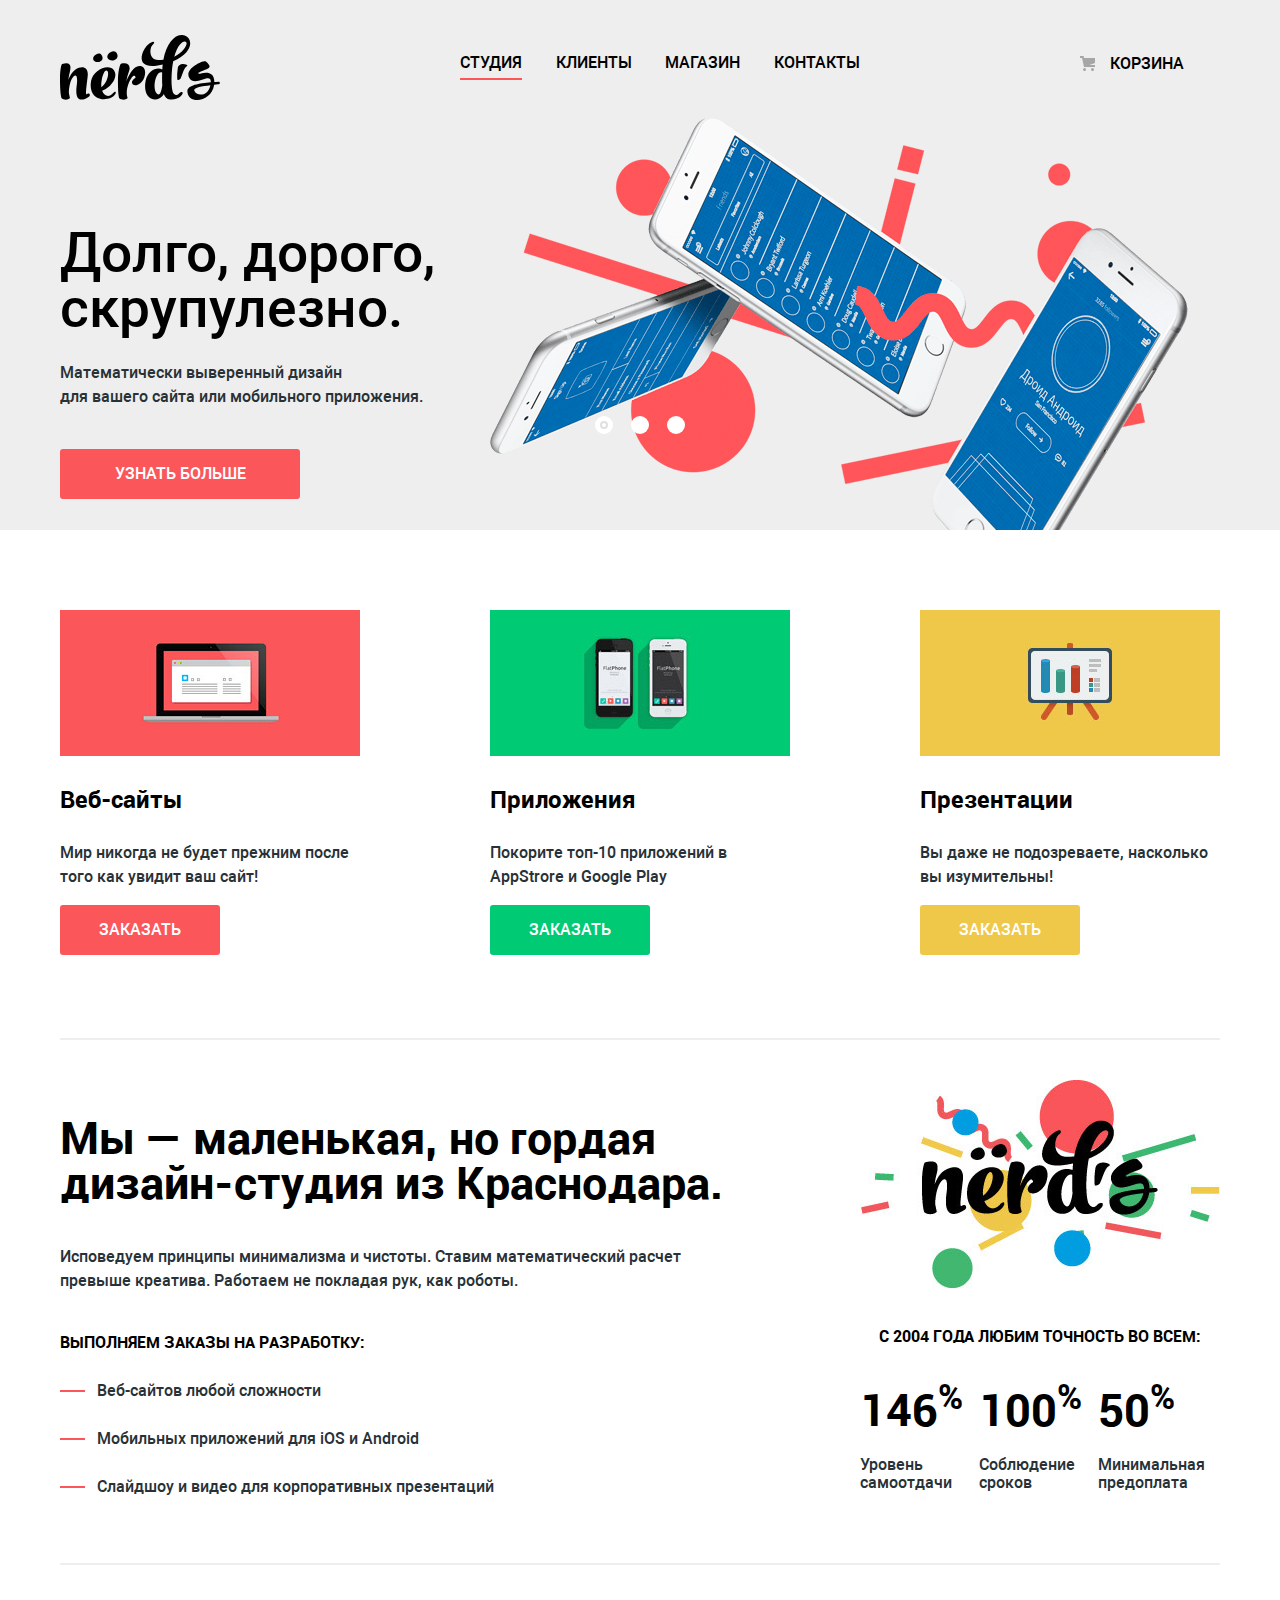
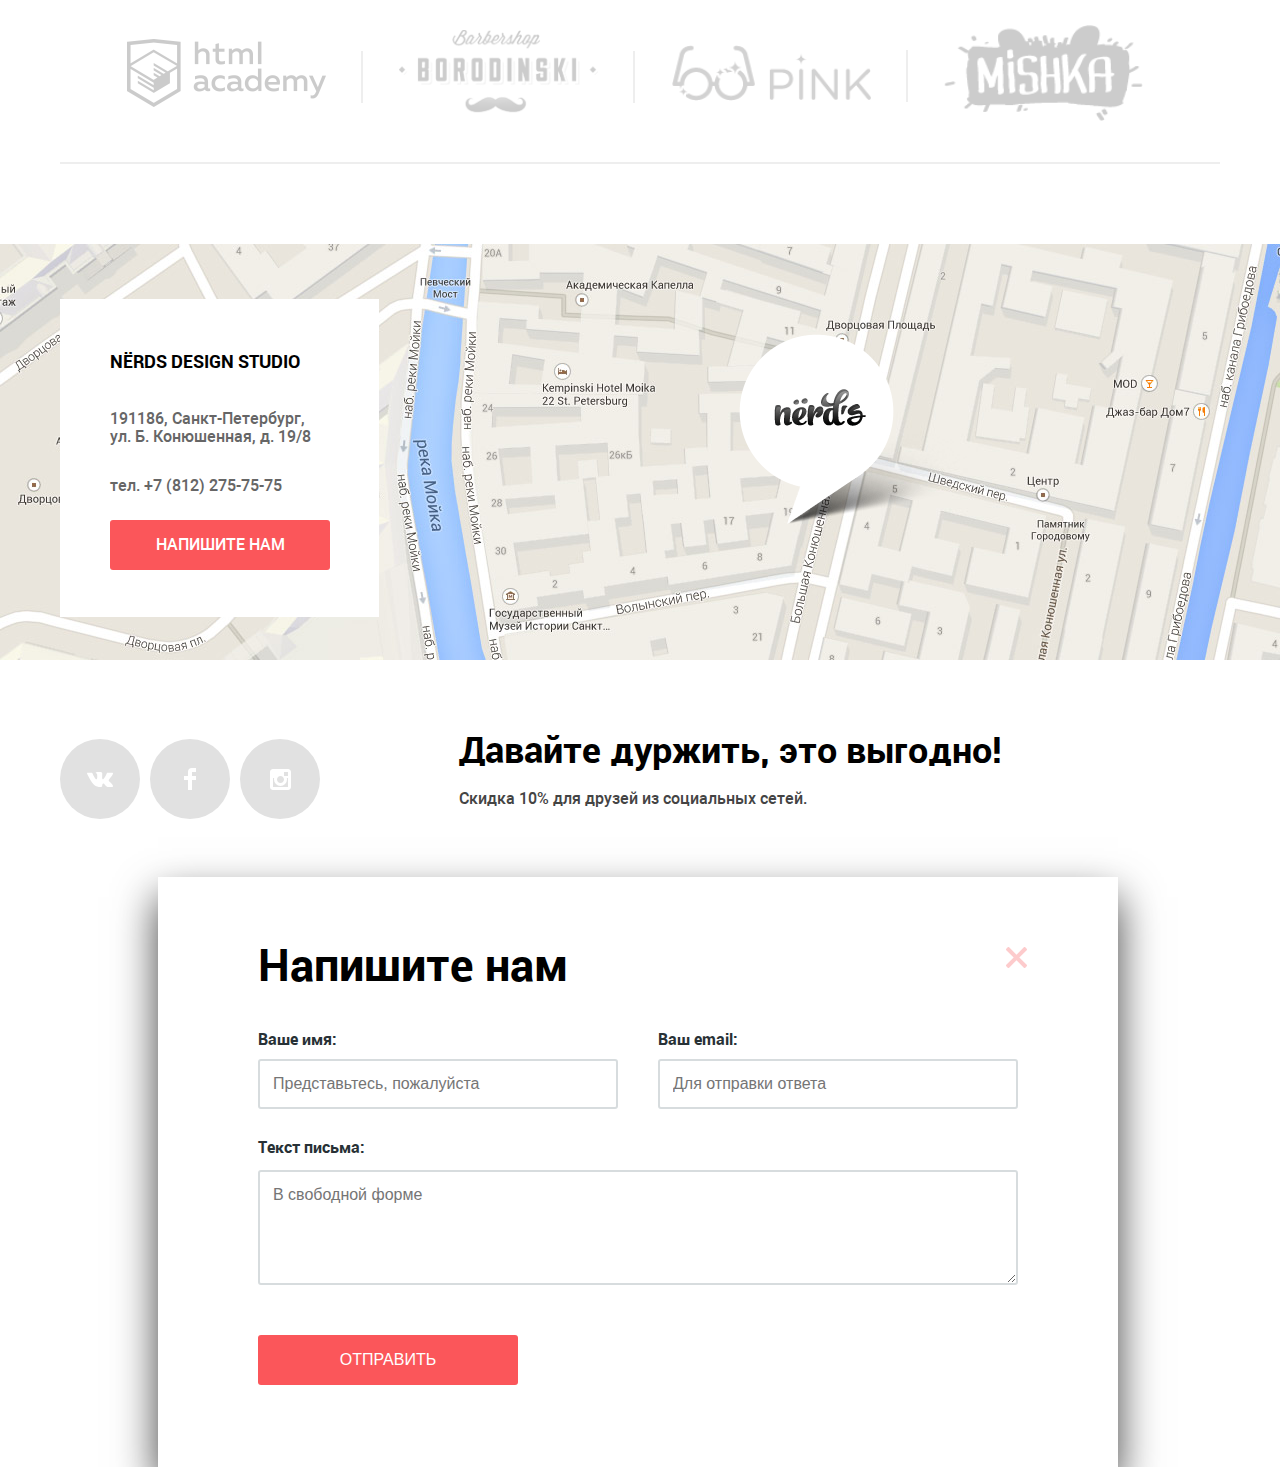
==== index.html @ 436a72fb "index.html подправил разметку style.css подправил отступы на глаз, оцентравал index.html, кнопки под" ====
<!DOCTYPE html>
<html lang="ru">

<head>
  <meta charset="utf-8">
  <title>HTML Academy: Нёрдс</title>
  <link rel="stylesheet" href="css/normalize.css">
  <link rel="stylesheet" href="css/style.css">
  <link rel="stylesheet" href="css/fonts.css">
</head>

<body>
  <header class="main-header">
    <div class="container">
      <nav class="main-navigation wrapper">
        <a class="main-header-logo">
				<img src="img/nerds-logo.svg" width="160" height="65" alt="Нёрдс"></a>
        <ul class="main-nav-item">
          <li class="main-nav-studio main-nav-store-current">
            <a href="#">Студия</a>
          </li>
          <li class="main-nav-clients">
            <a href="#">Клиенты</a>
          </li>
          <li class="main-nav-store">
            <a href="catalog.html">Магазин</a>
          </li>
          <li class="main-nav-contacts">
            <a href="#">Контакты</a>
          </li>
        </ul>
        <ul class="user-navigation">
          <li>
            <a class="basket" href="basket.html">Корзина</a>
          </li>
        </ul>
      </nav>
    </div>
  </header>

  <main class="container">
    <section class="slider">
      <input class="visually-hidden" type="radio" name="radio" id="check1" checked>
      <input class="visually-hidden" type="radio" name="radio" id="check2">
      <input class="visually-hidden" type="radio" name="radio" id="check3">

      <div class="slider-slide  slider-slide-first">
        <h2 class="slider-title">Долго, дорого, скрупулезно.</h2>
        <p class="slider-description">Математически выверенный дизайн<br> для вашего сайта или мобильного приложения.</p>
        <a class="button" href="#">Узнать больше</a>
      </div>

      <div class="slider-slide  slider-slide-second">
        <h2 class="slider-title">Любим математику как никто другой</h2>
        <p class="slider-description">Никакого креатива, только математические формулы для расчета идеальных пропорций.</p>
        <a class="button" href="#">Узнать больше</a>
      </div>

      <div class="slider-slide  slider-slide-third">
        <h2 class="slider-title">Только ночь, только хардкор</h2>
        <p class="slider-description">Работать днем, как все? Мы&nbsp;против этого. Ближе к&nbsp;полуночи работа только начинается.</p>
        <a class="button" href="#">Узнать больше</a>
      </div>

      <div class="slider-controls">
        <label for="check1" class="slider-control">
           <span class="visually-hidden">Показать первый слайд</span>
         </label>
        <label for="check2" class="slider-control">
           <span class="visually-hidden">Показать второй слайд</span>
         </label>
        <label for="check3" class="slider-control">
           <span class="visually-hidden">Показать третий слайд</span>
         </label>
      </div>
    </section>

    <section class="services wrapper">
      <h2 class="visually-hidden">Услуги</h2>
      <ul class="services-list">
        <li class="service-item">
          <a class="services-image" href="#">
						<img src="img/services-image-1.jpg" width="300" height="146" alt="Веб-сайты"></a>
          <h3 class="services-title">Веб-сайты</h3>
          <p>Мир никогда не будет прежним после того как увидит ваш сайт!</p>
          <a class="button" href="#">Заказать</a>
        </li>
        <li class="service-item">
          <a class="services-image" href="#">
						<img src="img/services-image-2.jpg" width="300" height="146" alt="Веб-сайты"></a>
          <h3 class="services-title">Приложения</h3>
          <p>Покорите топ-10 приложений в AppStrore и Google Play</p>
          <a class="button" href="#">Заказать</a>
        </li>
        <li class="service-item">
          <a class="services-image" href="#">
						<img src="img/services-image-3.jpg" width="300" height="146" alt="Веб-сайты"></a>
          <h3 class="services-title">Презентации</h3>
          <p>Вы даже не подозреваете, насколько вы изумительны!</p>
          <a class="button" href="#">Заказать</a>
        </li>
      </ul>
    </section>

    <article class="about-us wrapper">
      <section class="about-us-column">
        <h2 class="visually-hidden">О нас</h2>
        <p class="about-us-title">Мы — маленькая, но гордая дизайн-студия из Краснодара.</p>
        <p class="about-us-description">Исповедуем принципы минимализма и чистоты. Ставим математический расчет превыше креатива. Работаем не покладая рук, как роботы.</p>
        <h3 class="about-us-subtitle">Выполняем заказы на разработку:</h3>
        <ul class="about-us-list">
          <li class="about-us-item">Веб-сайтов любой сложности
          </li>
          <li class="about-us-item">Мобильных приложений для iOS и Android
          </li>
          <li class="about-us-item">Слайдшоу и видео для корпоративных презентаций
          </li>
        </ul>
      </section>

      <section class="about-us-column  about-us-column-logo">
        <img class="about-us-logo" src="img/nerds-illustration.jpg" width="360" height="208" alt="Логотип Nerds">
        <h3 class="about-us-subtitle">с 2004 года Любим точность во всем:</h3>
        <div class="about-us-num">
          146<sup>%</sup>
          <p class="about-us-description">Уровень самоотдачи</p>
        </div>
        <div class="about-us-num">
          100<sup>%</sup>
          <p class="about-us-description">Соблюдение сроков</p>
        </div>
        <div class="about-us-num">
          50<sup>%</sup>
          <p class="about-us-description">Минимальная предоплата</p>
        </div>
      </section>
    </article>

    <section class="portfolio wrapper">
      <h2 class="visually-hidden">Партнеры</h2>
      <ul class="portfolio-list">
        <li class="our-products-item">
          <a href="https://htmlacademy.ru">
						<img  class="our-products-image" src="img/logo-htmlacademy-1.png" width="199" height="68" alt="htmlacademy"></a>
        </li>
        <li class="our-products-item">
          <a href="https://borodinski.ru">
						<img class="our-products-image" src="img/logo-borodinski-2.png" width="199" height="68" alt="borodinski"></a>
        </li>
        <li class="our-products-item">
          <a href="https://pink.ru">
          <img class="our-products-image" src="img/logo-pink-3.png" width="199" height="68" alt="pink"></a>
        </li>
        <li class="our-products-item">
          <a href="https://mishka.ru">
						<img class="our-products-image" src="img/logo-mishka-4.png" width="199" height="68" alt="mishka"></a>
        </li>
      </ul>
    </section>
  </main>

  <footer class="page-footer">
    <section class="map">
      <div class="map-inner">
        <h2 class="visually-hidden">Как нас найти?</h2>
        <div class="contacts">
          <p class="contacts-title">NЁRDS DESIGN STUDIO</p>
          <p class="contacts-address">191186, Санкт-Петербург,<br> ул. Б. Конюшенная, д. 19/8</p>
          <p class="contacts-phone">тел. +7 (812) 275-75-75</p>
          <a class="button" href="https://nerds.ru">Напишите нам</a>
        </div>
        <div class="footer-map">
          <img class="footer-map-marker" src="img/map-marker.png" width="231" height="190" alt="Нёрдс">
        </div>
      </div>
    </section>

    <div class="main-social wrapper">
      <ul class="socials">
        <li class="social-button social-button-vk ">
          <a href="https://vkontakte.ru">Вконтакте</a>
        </li>
        <li class="social-button social-button-fb">
          <a href="https://facebook.com">Фейсбук</a>
        </li>
        <li class="social-button social-button-ig">
          <a href="https://instagram.com">Инстаграм</a>
        </li>
      </ul>
      <div class="social-text">
        <h2>Давайте дуржить, это выгодно!</h2>
        <p>Скидка 10% для друзей из социальных сетей.</p>
      </div>
    </div>
  </footer>

<div class="modal-fixed-overlay">
  <div class="modal">
    <div class="modal-container">
    <a class="modal-close" href="index.html"></a>
    <h2 class="modal-title">Напишите нам</h2>
    <form class="feedback" method="post" action="#">
      <label class="feedback-label  feedback-label-name">
      Ваше имя:<br>
      <input class="feedback-input" type="text" name="name" value="" placeholder="Представьтесь, пожалуйста" required>
    </label>
      <label class="feedback-label  feedback-label-email">
      Ваш email:<br>
      <input class="feedback-input" type="email" name="email" value="" placeholder="Для отправки ответа" required>
    </label>
      <label class="feedback-label">
      Текст письма:<br>
      <textarea class="feedback-text-field" name="text" placeholder="В свободной форме"></textarea>
    </label>
      <button class="button" type="submit">Отправить</button>
    </form>
    </div>
  </div>
</div>


</body>

</html>
---- css/style.css ----
html, body {
  margin: 0;
  padding: 0;
  font-family: "Roboto", "Arial", sans-serif;
  font-size: 16px;
  line-height: 24px;
  font-weight: 500;
}

* {
  box-sizing: border-box;
}

a {
  text-decoration: none;
}

img {
  max-width: 100%;
  height: auto;
}

.visually-hidden:not(:focus):not(:hover),
input[type="checkbox"].visually-hidden,
input[type="radio"].visually-hidden {
  position: absolute;
  width: 1px;
  height: 1px;
  margin: -1px;
  border: 0;
  padding: 0;
  white-space: nowrap;
  clip-path: inset(100%);
  clip: rect(0 0 0 0);
  overflow: hidden;
}

.wrapper {
  width: 1160px;
  margin: 0 auto;
}

/* === HEADER STARTS === */

.main-header {
  min-height: 100px;
  background-color: #eeeeee;
}

.main-navigation {
  min-height: 100px;
  display: flex;
  flex-direction: row;
  align-items: flex-end;
  flex-wrap: wrap;
  font-size: 16px;
  font-weight: 500;
  line-height: 30px;
  color: #000000;
  background-color: #eeeeee;
}

.main-header-logo {
  width: 160px;
  height: 65px;
  padding-bottom: 12px;
}

.main-header-logo:hover,
.main-header-logo:focus {
  opacity: 0.8;
}

.main-header-logo:active {
  opacity: 0.3;
}

.main-nav-item {
  display: flex;
  flex-wrap: wrap;
  justify-content: space-between;
  min-width: 440px;
  margin-bottom: 20px;
  margin-left: 200px;
  list-style: none;
}

.user-navigation {
  display: flex;
  width: 180px;
  list-style: none;
  margin-bottom: 5px;
  margin-left: auto;
  margin-top: 20px;
}

.main-nav-item a, .user-navigation a {
  color: #000000;
  text-transform: uppercase;
  display: block;
  vertical-align: middle;
}

.user-navigation .basket {
  position: relative;
  margin-bottom: 16px;
  padding-left: 30px;
}

.user-navigation .basket::before {
  content: "";
  position: absolute;
  top: 7px;
  left: 0;
  width: 18px;
  height: 18px;
  background-image: url("../img/cart-icon.svg");
  background-repeat: no-repeat;
  background-position: 0 0;
}

.main-nav-item a:hover, .user-navigation a:hover {
  color: #fb565a;
}

.main-nav-item a:focus, .user-navigation a:focus {
  color: #000000;
  opacity: 0.3;
}

.main-nav-store-current {
  padding-left: 0;
  border-bottom: 2px solid #fb565a;
}

/* === HEADER ENDS === */

/* === CONTENT STARTS === */

.slider {
  position: relative;
  padding-left: 60px;
  min-width: 1160px;
  min-height: 430px;
  overflow: hidden;
  background-color: #eeeeee;
}

#check1:checked~.slider-controls .slider-control:nth-of-type(1)::after,
#check2:checked~.slider-controls .slider-control:nth-of-type(2)::after,
#check3:checked~.slider-controls .slider-control:nth-of-type(3)::after {
  opacity: 0.5;
}

#check1:checked~.slider-slide-first,
#check2:checked~.slider-slide-second,
#check3:checked~.slider-slide-third {
  z-index: 1;
  opacity: 1;
}

.slider-slide {
  position: absolute;
  z-index: 0;
  width: 1160px;
  height: 430px;
  padding-top: 80px;
  opacity: 0;
}

.slider-slide-first {
  background: url("../img/slide1.png") no-repeat 430px bottom;
}

.slider-slide-second {
  background: url("../img/slide2.png") no-repeat right bottom;
}

.slider-slide-third {
  background: url("../img/slide3.png") no-repeat right bottom;
}

.slider-title {
  width: 520px;
  margin-bottom: 25px;
  font-size: 55px;
  font-weight: 500;
  line-height: 55px;
}

.slider-description {
  width: 420px;
  margin-bottom: 40px;
  font-size: 16px;
  font-weight: 400;
  line-height: 24px;
  color: #283136;
}

.slider-controls {
  position: absolute;
  bottom: 96px;
  left: 50%;
  z-index: 2;
  display: flex;
  align-items: center;
  justify-content: space-between;
  width: 90px;
  height: 18px;
  margin-left: -45px;
}

.slider-control {
  position: relative;
  display: block;
  width: 18px;
  height: 18px;
  overflow: hidden;
  text-indent: 100%;
  cursor: pointer;
  background-color: #ffffff;
  border-radius: 50%;
}

.slider-control::after {
  content: "";
  position: absolute;
  top: 50%;
  left: 50%;
  width: 4px;
  height: 4px;
  margin-top: -4px;
  margin-left: -4px;
  background-color: #ffffff;
  border: 2px solid #c2c2c2;
  border-radius: 50%;
  opacity: 0;
}

.slider-control:hover::after {
  opacity: 1;
}

.button {
  background-color: #fb565a;
  display: block;
  width: 240px;
  padding: 16px 0;
  font-size: 16px;
  font-weight: 500;
  line-height: 18px;
  color: #ffffff;
  text-align: center;
  text-transform: uppercase;
  border: none;
  border-radius: 3px;
}

.button:hover, .button:focus {
  background-color: #e74246;
}

.button:active {
  color: rgba(255, 255, 255, 0.3);
  background-color: #d7373b;
}

.services {
  display: flex;
  align-items: flex-start;
  justify-content: space-between;
  min-height: 510px;
  padding-top: 80px;
  color: #000000;
  background-color: #ffffff;
  border-bottom: 2px solid #eeeeee;
}

.services-list {
  display: flex;
  width: 100%;
  justify-content: space-between;
  margin: 0;
  padding: 0;
  list-style: none;
}

.service-item {
  min-height: 348px;
  width: 300px;

}

.services-title {
  font-size: 24px;
  line-height: 30px;
  font-weight: bold;
}

.services-list p {
  color: #283136;
}

.service-item .button {
  display: block;
  width: 160px;
  padding: 16px 0;
  font-size: 16px;
  font-weight: 500;
  line-height: 18px;
  color: #ffffff;
  text-align: center;
  text-transform: uppercase;
  border: none;
  border-radius: 3px;
}

.service-item:nth-child(1) .button {
  background-color: #fb565a;
}

.service-item:nth-child(2) .button {
  background-color: #00ca74;
}

.service-item:nth-child(3) .button {
  background-color: #efc84a;
}

.service-item:nth-child(1) .button:hover {
  background-color: #e74246;
}

.service-item:nth-child(2) .button:hover {
  background-color: #00bc6c;
}

.service-item:nth-child(3) .button:hover {
  background-color: #eab534;
}

.service-item:nth-child(1) .button:active {
  background-color: #d7373b;
  color: rgba(255, 255, 255, 0.3);
}

.service-item:nth-child(2) .button:active {
  background-color: #00bc6c;
  color: rgba(255, 255, 255, 0.3);
}

.service-item:nth-child(3) .button:active {
  background-color: #e5a722;
  color: rgba(255, 255, 255, 0.3);
}

.about-us {
  display: flex;
  align-items: flex-start;
  justify-content: space-between;
  min-height: 525px;
  padding-top: 35px;
  color: #000000;
  background-color: #ffffff;
  border-bottom: 2px solid #eeeeee;
}

.about-us-column {
  width: 680px;
}

.about-us-column-logo {
  width: 360px;
}

.about-us-column-logo .about-us-subtitle {
  margin-bottom: 40px;
  text-align: center;
}

.about-us-column-logo .about-us-description {
  line-height: 18px;
}

.about-us-title {
  margin-bottom: 35px;
  font-size: 45px;
  font-weight: 700;
  line-height: 45px;
}

.about-us-description {
  font-size: 16px;
  font-weight: 400;
  line-height: 24px;
  color: #283136;
  margin-bottom: 39px;
}

.about-us-subtitle {
  margin-bottom: 23px;
  font-size: 16px;
  line-height: 24px;
  text-transform: uppercase;
}

.about-us-list {
  font-size: 16px;
  line-height: 24px;
  padding: 0;
  margin: 0;
  list-style: none;
}

.about-us-item {
  position: relative;
  padding-left: 37px;
  margin-bottom: 24px;
  color: #283136;
}

.about-us-item:before {
  content: "";
  position: absolute;
  top: 50%;
  left: 0;
  width: 25px;
  height: 2px;
  margin-top: -1px;
  background-color: #fb565a;
}

.about-us-logo {
  padding-top: 5px;
  margin-bottom: 15px;
}

.about-us-num {
  display: inline-block;
  width: 105px;
  margin-right: 10px;
  font-size: 45px;
  font-weight: 700;
  line-height: 50px;
  vertical-align: top;
}

.portfolio-list {
  display: flex;
  align-items: center;
  justify-content: space-between;
  min-height: 183px;
  padding-top: 10px;
  padding-right: 40px;
  padding-left: 30px;
  margin-bottom: 80px;
  list-style: none;
  border-bottom: 2px solid #eeeeee;
}

.our-products-item {
  position: relative;
  width: 300px;
  text-align: center;
}

.our-products-item:not(:last-of-type)::after {
  content: "";
  position: absolute;
  top: 50%;
  right: 0;
  width: 2px;
  height: 52px;
  margin-top: -26px;
  background: #eeeeee;
}

.portfolio img {
  opacity: 0.2;
}

.portfolio img:hover {
  opacity: 1;
}

.portfolio img:active {
  opacity: 0.1;
}

/* === CONTENT ENDS === */

/* === FOOTER STARTS === */

.map {
  width: 100%;
  min-height: 416px;
  background: url("../img/footer-map.jpg") no-repeat 50%;
}

.map-inner {
  width: 1160px;
  margin: 0 auto;
  position: absolute;
  left: 50%;
  z-index: 2;
  padding-top: 55px;
  margin-left: -580px;
}

.contacts {
  display: flex;
  align-items: flex-start;
  flex-direction: column;
  justify-content: flex-start;
  width: 319px;
  min-height: 308px;

  padding-top: 32px;
  padding-right: 50px;
  padding-bottom: 47px;
  padding-left: 50px;

  color: #000000;
  background-color: #ffffff;
}

.footer-map {
  position: absolute;
  right: 250px;
  top: 90px;
}

.contacts-title {
  margin-bottom: 15px;
  font-size: 18px;
  font-weight: bold;
  line-height: 30px;
  text-transform: uppercase;
}

.contacts-address {
  margin-bottom: 0;
  font-size: 16px;
  line-height: 18px;
  margin-bottom: 15px;
  color: #666666;
}

.contacts-phone {
  font-size: 16px;
  line-height: 18px;
  color: #666666;
  margin-bottom: 25px;

}

.contacts .button {
  width: 220px;
}

.main-social {
  display: flex;
  align-items: flex-start;
  justify-content: space-between;
  min-height: 217px;
  padding-top: 69px;
}

.social-text {
  width: 761px;
}

.social-text h2 {
  margin: 0;
  margin-top: 7px;
  margin-bottom: 10px;
  font-size: 36px;
  font-weight: bold;
  line-height: 36px;
}

.social-text p {
  font-size: 16px;
  line-height: 22px;
  color: #444444;
}

.socials {
  display: flex;
  align-items: center;
  justify-content: space-between;
  width: 260px;
  height: 80px;
  padding: 0;
  margin-top: 10px;
}

.social-button {
  position: relative;
  width: 80px;
  height: 80px;

  overflow: hidden;
  text-indent: 100%;
  background-color: #e1e1e1;
  border-radius: 50%;
}

.social-button-vk::after {
  content: "";
  position: absolute;
  top: 50%;
  left: 50%;
  width: 26px;
  height: 15px;
  margin-top: -7px;
  margin-left: -13px;
  background-image: url("../img/vk-icon.svg");
}

.social-button-fb::after {
  content: "";
  position: absolute;
  top: 50%;
  left: 50%;
  width: 12px;
  height: 22px;
  margin-top: -11px;
  margin-left: -6px;
  background-image: url("../img/fb-icon.svg");
}

.social-button-ig::after {
  content: "";
  position: absolute;
  top: 50%;
  left: 50%;
  width: 21px;
  height: 21px;
  margin-top: -10px;
  margin-left: -10px;
  background-image: url("../img/insta-icon.svg");
}

.social-button:hover,
.social-button:focus {
  background-color: #e74246;
}

.social-button:active {
  background-color: #d7373b;
}

.social-button:active::after {
  opacity: 0.3;
}

/* === FOOTER ENDS === */

/* === INNER-PAGE STARTS === */

.main-header h1 {
  width: 1160px;
  margin: 0 auto;
  margin: 77px auto;
  padding-bottom: 115px;
  font-size: 55px;
  line-height: 55px;
  text-align: center;
}

.range-filter {
  width: 260px;
  margin-top: 49px;
}

.range-controls {
  position: relative;

  height: 80px;
  margin-bottom: 15px;
  padding-top: 39px;
  background-color: #f1f1f1;

  padding-right: 20px;
  padding-left: 20px;
  border-radius: 5px;
}

.range-controls .scale {
  height: 2px;
  background: #d7dcde;
}

.range-controls .bar {
  width: 70%;
  height: 2px;
  background: #00ca74;
}

.range-controls .toggle {
  position: absolute;
  top: 31px;
  left: 0;

  width: 4px;
  height: 4px;
  padding: 0;

  border: 8px solid #ffffff;
  background-color: #ababab;
  box-shadow: 0 2px 1px 0 #cfcfcf;
  border-radius: 50%;
  cursor: pointer;
}

.range-controls .toggle-min {
  left: 18px;
}

.range-controls .toggle-max {
  left: 160px;
}

.price-controls {
  font-size: 0;
}

.price-controls label {
  display: inline-block;
  width: 50%;
  font-size: 16px;
  text-transform: uppercase;
}

.price-controls input {
  width: 80px;
  padding: 8px 10px;
  margin-left: 10px;
  font-size: 16px;
  text-align: center;
  color: #283136;
  border: none;
  border-radius: 5px;
  background: #f1f1f1;
}

.max-price {
  text-align: right;
}

.filters legend:nth-child(1) {
  padding-top: 20px;
}

.filters legend {
  font-size: 18px;
  font-weight: bold;
  line-height: 30px;
  text-transform: uppercase;
}

.filter fieldset {
  padding: 0;
  margin: 0;
  border: none;
  margin-bottom: 56px;
}

.filter fieldset:nth-of-type(2) {
  margin-bottom: 38px;
}

.filter ul {
  list-style: none;
  line-height: 20px;
  margin: 0;
}

.filters label {
  font-size: 16px;
  line-height: 20px;
}

.filter-input+label {
  color: #283136;
}

.filter-input:hover+label {
  color: #000000;
}

.filter-input:disabled+label {
  color: rgba(40, 49, 54, 0.3);
}

input[type="checkbox"]+label {
  position: relative;
  display: inline-block;
  vertical-align: top;
  cursor: pointer;
  margin-top: 17px;
  margin-left: -3px;
  padding-bottom: 3px;
}

input[type="checkbox"]+label::before {
  content: "";
  display: block;
  width: 26px;
  height: 26px;
  background: url("../img/checkbox-off.svg") no-repeat;
  position: absolute;
  top: -2px;
  left: -36px;
}

input[type="checkbox"]:checked+label::before {
  background: url("../img/checkbox-on.svg") no-repeat;
}

input[type="radio"]+label {
  position: relative;
  display: inline-block;
  vertical-align: top;
  cursor: pointer;
  margin-top: 14px;
  margin-left: -3px;
  padding-bottom: 6px;
}

input[type="radio"]+label::before {
  content: "";
  display: block;
  width: 26px;
  height: 26px;
  background: url("../img/radio-off.svg") no-repeat;
  position: absolute;
  top: -4px;
  left: -36px;
}

input[type="radio"]:checked+label::before {
  background: url("../img/radio-on.svg") no-repeat;
}

input[type="checkbox"]+label::before,
input[type="checkbox"]:checked+label::before,
input[type="radio"]+label::before,
input[type="radio"]:checked+label::before {
  opacity: 0.4;
}

input[type="checkbox"]:hover+label::before,
input[type="checkbox"]:hover:checked+label::before,
input[type="radio"]:hover+label::before,
input[type="radio"]:hover:checked+label::before {
  opacity: 1;
}

input[type="checkbox"]:focus+label::before,
input[type="checkbox"]:focus:checked+label::before,
input[type="radio"]:focus+label::before,
input[type="radio"]:focus:checked+label::before {
  opacity: 1;
}

.filter-button {
  display: inline-block;
  width: 260px;
  padding: 16px 0;
  font: inherit;
  font-size: 16px;
  font-weight: bold;
  line-height: 18px;
  color: #000000;
  text-transform: uppercase;
  text-align: center;
  text-decoration: none;
  background-color: #eeeeee;
  border: none;
  border-radius: 3px;
  cursor: pointer;
  margin-top: -8px;
}

.filter-button:hover {
  color: #000000;
  background-color: #dfdfdf;
  border: none;
}

.filter-button:focus {
  color: rgba(0, 0, 0, 0.1);
  background-color: #d5d5d5;
  border: none;
}

.catalog {
  width: 760px;
}

.items {
  display: flex;
  flex-wrap: wrap;
  width: 760px;
  padding: 0;
  margin: 0;
  list-style: none;
}

.catalog-columns {
  display: flex;
  justify-content: space-between;
}

.sort {
  display: flex;
  align-items: baseline;
  justify-content: space-between;
  padding: 0;
  margin: 0;
  margin-bottom: 30px;
}

.sort h3 {
  font-size: 18px;
  font-weight: bold;
  line-height: 30px;
  color: #000000;
  text-transform: uppercase;
}

.catalog-option {
  display: flex;
  justify-content: space-between;
  min-width: 272px;
  margin-left: auto;
  list-style: none;
}

.catalog-option-price, .catalog-option-type, .catalog-option-functional {
  font-size: 14px;
  line-height: 18px;
  color: #000000;
  text-decoration: none;
  text-transform: uppercase;
  opacity: 0.3;
}

.catalog-option a:hover, .catalog-option a:focus {
  opacity: 0.6;
}

.catalog-option a:active {
  opacity: 1;
}

.catalog-option-current:hover, .catalog-option-current:focus, .catalog-option-current:active {
  opacity: 1;
}

.catalog-arrow-down-up {
  display: flex;
  justify-content: space-between;
  width: 40px;
  margin-left: 48px;
}

.catalog-arrow-control {
  cursor: pointer;
  border: 5px solid #a6a6a6;
  border-bottom: none;
  border-color: #a6a6a6 transparent;
  border-top-width: 10px;
  opacity: 0.2;
}

.catalog-arrow-up {
  border-top: none;
  border-bottom: 10px solid #a6a6a6;
}

.catalog-arrow-control:hover, .catalog-arrow-control:focus {
  opacity: 1;
}

.catalog-arrow-active {
  border-color: #231f20 transparent;
  opacity: 1;
}

.item-card {
  position: relative;
  width: 360px;
  margin-bottom: 33px;
  margin-right: 40px;
  min-height: 616px;
  background-color: #e9e9e9;
  padding-top: 40px;
  border-top-right-radius: 3px;
  border-top-left-radius: 3px;
}

.item-card:hover, .item-card:focus {
  background-color: #4d4d4d;
}

.item-dots {
  position: absolute;
  top: 13px;
  left: 16px;
  width: 14px;
  height: 14px;
  background-color: #ffffff;
  border-radius: 50%;
}

.item-dots::before, .item-dots::after {
  content: "";
  position: absolute;
  top: 0;
  left: 23px;
  width: 14px;
  height: 14px;
  background-color: #ffffff;
  border-radius: 50%;
}

.item-dots::after {
  left: 45px;
}

.item-card:nth-child(odd) {
  margin-right: 0;
}

.item-img-wrapper {
  position: relative;
}

.item-description {
  position: absolute;
  bottom: 0;
  left: 0;
  visibility: hidden;
  opacity: 0;
}

.item-img-wrapper:hover .item-description {
  visibility: visible;
  opacity: 1;
}

.item-description {
  bottom: 0;
  left: 0;
  opacity: 0;
  width: 360px;
  min-height: 231px;
  background-color: #eeeeee;
  display: flex;
  flex-direction: column;
  align-items: center;
}

.item-title {
  font-size: 18px;
  line-height: 30px;
  font-weight: bold;
  text-transform: uppercase;
  text-align: center;
}

.item-text {
  font-size: 16px;
  line-height: 18px;
  color: #666666;
  text-align: center;
}

.pagination-list {
  display: flex;
  align-items: center;
  justify-content: flex-start;
  margin: 0;
  padding: 0;
  margin-top: 60px;
  margin-bottom: 60px;
  list-style: none;
}

.pagination-item a {
  background-color: #eeeeee;
  padding: 16px 21px;
  margin-right: 11px;
  font-size: 16px;
  font-weight: 500;
  line-height: 18px;
  color: #000000;
  text-align: center;
  text-transform: uppercase;
  border-radius: 3px;
}

.pagination-item a:hover, .pagination-item a:focus {
  background-color: #dfdfdf;
}

.pagination-item a:active {
  color: rgba(0, 0, 0, 0.3);
  background-color: #d5d5d5;
}

.pagination-item-current a {
  padding: 13px 18px;
  background-color: #ffffff;
  border: 3px solid #dbdbdb;
}

.pagination-item-current a:hover, .pagination-item-current a:focus {
  background: none;
}

.pagination-item-current a:active {
  color: #000000;
  background: none;
  box-shadow: none;
}

/* === INNER-PAGE ENDS === */

/* === MODALS START === */

.modal-fixed-overlay {
  text-align: center;
  white-space: nowrap;
}

.modal-fixed-overlay::after {
  display: inline-block;
  vertical-align: middle;
  width: 0;
  height: 100%;
  content: '';
}

.modal {
  display: inline-block;
  vertical-align: middle;
  width: 960px;
  min-height: 590px;
  padding: 0 100px;
  padding-top: 70px;
  color: #000000;
  background-color: #ffffff;
  box-shadow: 0 20px 40px 0 rgba(0, 1, 1, 0.75);
}

.modal-container {
  margin: 0;
  padding: 0;
  min-width: 220px;
  text-align: left;
  white-space: normal;
  background-color: #fff;
  color: #000;
}

.modal-close {
  position: absolute;
  right: 250px;
  width: 24px;
  min-height: 24px;
  background-image: url("../img/close-cross.svg");
  background-repeat: no-repeat;
  opacity: 0.3;
}

.modal-close:hover, .modal-close:focus {
  opacity: 1;
}

.modal-close:active {
  opacity: 0.1;
}

.modal-title {
  width: 100%;
  margin-top: 0;
  margin-bottom: 40px;
  font-size: 45px;
  line-height: 45px;
}

.feedback {
  display: flex;
  align-content: space-between;
  align-items: flex-start;
  flex-wrap: wrap;
  justify-content: space-between;
  width: 760px;
  height: 353px;
  margin: 0 auto;
}

.feedback .button {
  width: 260px;
  margin-top: 20px;
}

.feedback-label {
  font-size: 16px;
  font-weight: 400;
  line-height: 24px;
  color: #283136;
  display: flex;
  flex-direction: column;
  justify-content: space-between;
  width: 100%;
  height: 145px;
  font-weight: 700;
  line-height: 18px;
}

.feedback-label-name,
.feedback-label-email {
  width: 360px;
  height: 77px;
}

.feedback-input {
  border: 2px solid #d7dcde;
  border-radius: 3px;
  font-size: 16px;
  line-height: 24px;
  color: #283136;
  width: 100%;
  height: 50px;
  padding: 14px 13px;
  line-height: 18px;
  color: rgba(68, 68, 68, 0.5);
  outline: none;
}

.feedback-input:hover, .feedback-input:focus {
  border-color: #b4b9bb;
}

.feedback-input:focus {
  color: #e74246;
  border-color: #e74246;
}

.feedback-text-field {
  border: 2px solid #d7dcde;
  border-radius: 3px;
  font-size: 16px;
  line-height: 24px;
  color: #283136;
  width: 100%;
  height: 115px;
  padding: 14px 13px;
  line-height: 18px;
  color: rgba(68, 68, 68, 0.5);
  outline: none;
}

.feedback-text-field:hover, .feedback-text-field:focus {
  border-color: #b4b9bb;
}

.feedback-text-field:focus {
  color: #e74246;
  border-color: #e74246;
}

/* === MODALS ENDS === */
---- css/fonts.css ----
@font-face {
  font-family: 'Roboto';
  src:local('Roboto'),
      url(../fonts/roboto.woff) format('woff'),
      url(../fonts/roboto.woff2) format('woff2');

  font-weight: normal;
  font-style: normal;
}

@font-face {
  font-family: 'Roboto';
  src:local('Roboto'),
      url(../fonts/robotobold.woff) format('woff'),
      url(../forms/robotobold.woff2) format('woff2');

  font-weight: bold;
  font-style: normal;
}

@font-face {
  font-family: 'Roboto';
  src:local('Roboto'),
      url(../fonts/robotomedium.woff) format('woff'),
      url(../fonts/robotomedium.woff2) format('woff2');
}
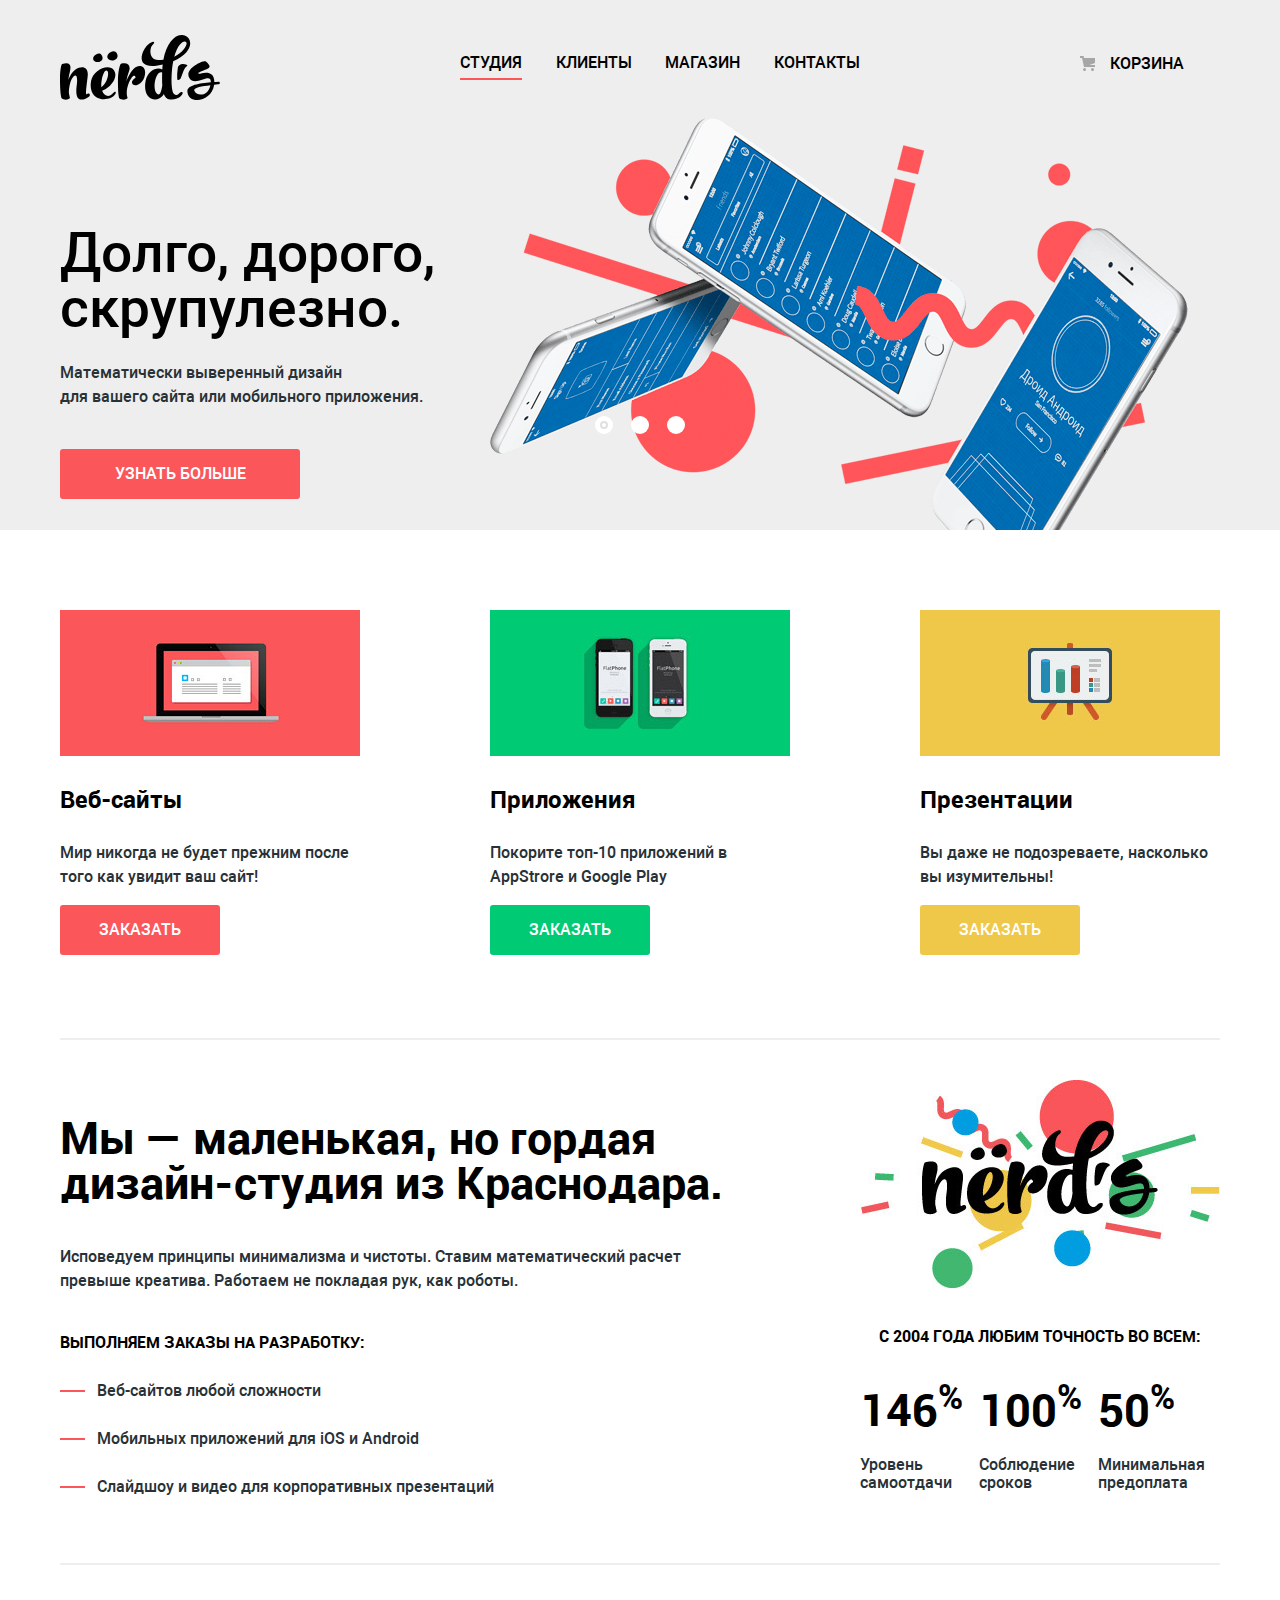
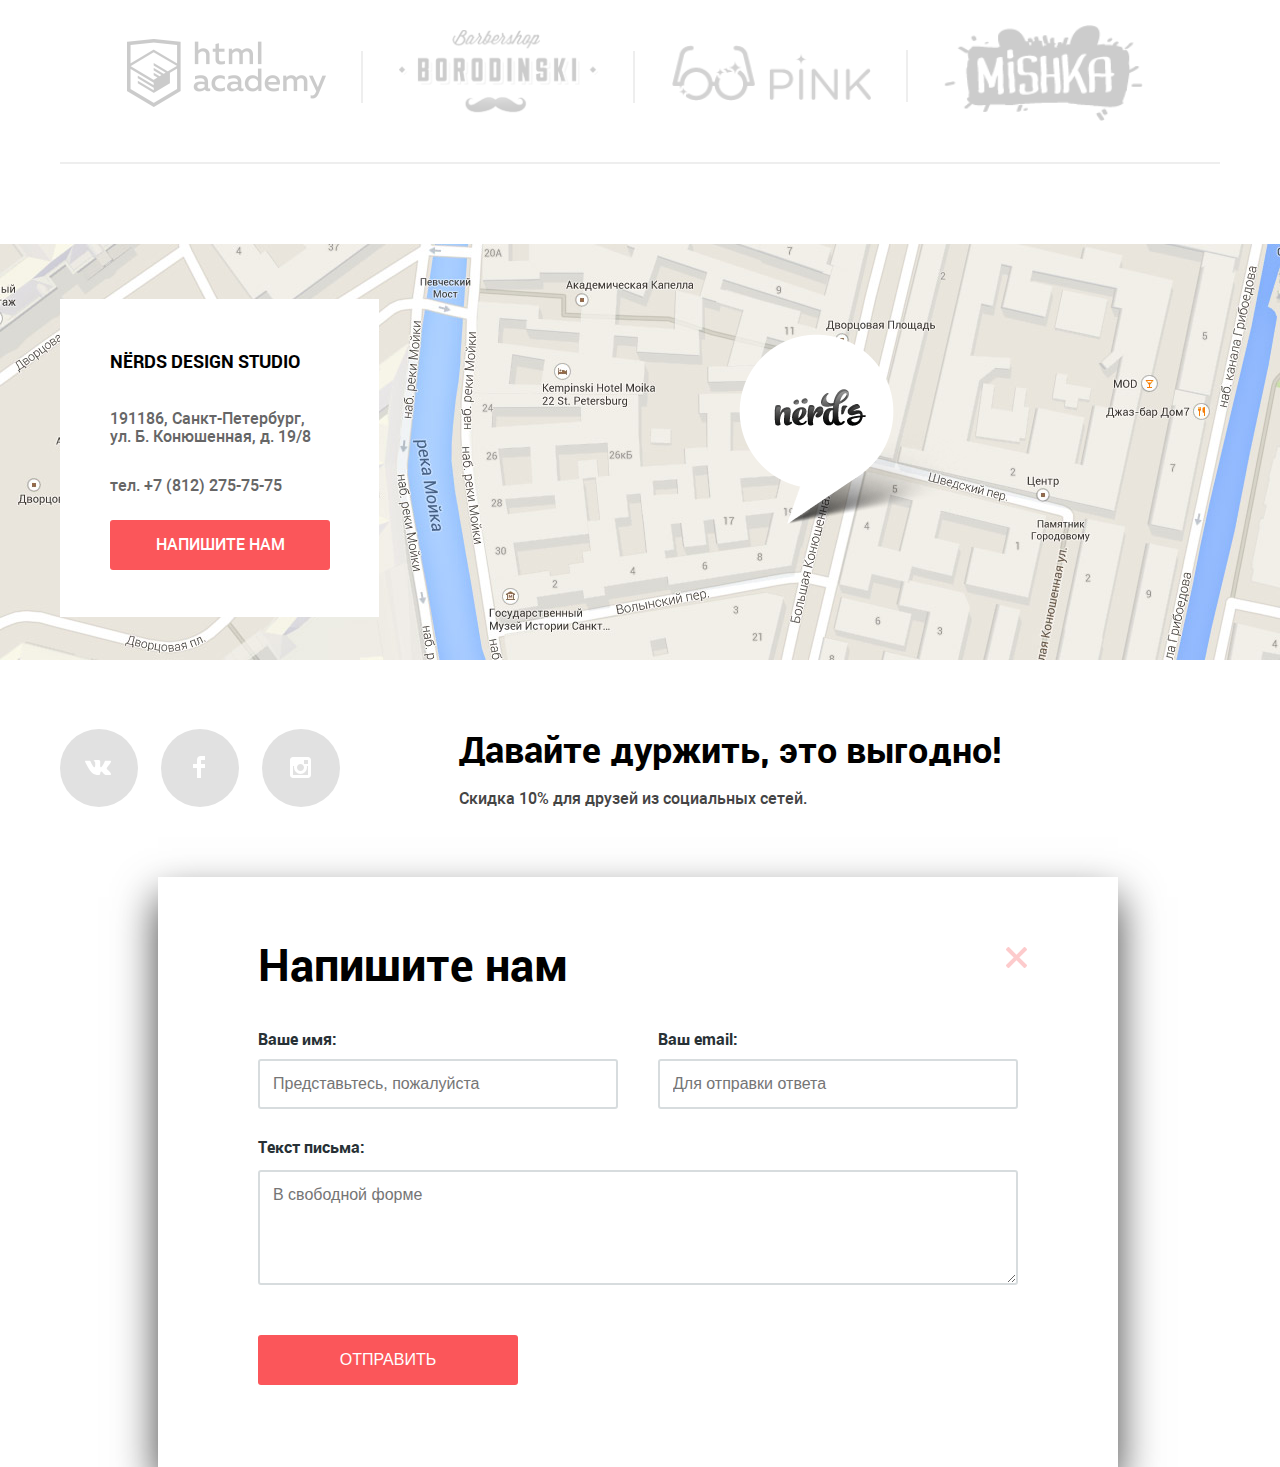
==== commit ccf8fdd2: "переделал main-social  -- social-button's" ====
--- a/index.html
+++ b/index.html
@@ -176,15 +176,21 @@
     </section>
 
     <div class="main-social wrapper">
-      <ul class="socials">
-        <li class="social-button social-button-vk ">
-          <a href="https://vkontakte.ru">Вконтакте</a>
-        </li>
-        <li class="social-button social-button-fb">
-          <a href="https://facebook.com">Фейсбук</a>
-        </li>
-        <li class="social-button social-button-ig">
-          <a href="https://instagram.com">Инстаграм</a>
+      <ul>
+        <li>
+          <a class="social-button social-button-vk" href="https://vkontakte.ru">
+            <span class="visually-hidden">Вконтакте</span>
+          </a>
+        </li>
+        <li>
+          <a class="social-button social-button-fb" href="https://facebook.com">
+            <span class="visually-hidden">Фейсбук</span>
+          </a>
+        </li>
+        <li>
+          <a class="social-button social-button-ig" href="https://instagram.com">
+            <span class="visually-hidden">Инстаграм</span>
+          </a>
         </li>
       </ul>
       <div class="social-text">
--- a/css/style.css
+++ b/css/style.css
@@ -263,6 +263,7 @@
 .button:active {
   color: rgba(255, 255, 255, 0.3);
   background-color: #d7373b;
+  box-shadow: inset 0 3px 0 0 rgba(0, 1, 1, 0.1);
 }
 
 .services {
@@ -558,6 +559,13 @@
   width: 220px;
 }
 
+
+
+
+
+
+
+
 .main-social {
   display: flex;
   align-items: flex-start;
@@ -585,75 +593,76 @@
   color: #444444;
 }
 
-.socials {
+.main-social ul{
+  display: flex;
+  width: 280px;
+  list-style: none;
+  flex-wrap: wrap;
+  justify-content: space-between;
+  margin: 0;
+  padding: 0;
+}
+
+.social-button {
+  width: 78px;
+  height: 78px;
+  background-color: #e1e1e1;
   display: flex;
   align-items: center;
-  justify-content: space-between;
-  width: 260px;
-  height: 80px;
-  padding: 0;
-  margin-top: 10px;
-}
-
-.social-button {
-  position: relative;
-  width: 80px;
-  height: 80px;
-
-  overflow: hidden;
-  text-indent: 100%;
-  background-color: #e1e1e1;
+  justify-content: center;
   border-radius: 50%;
 }
 
 .social-button-vk::after {
   content: "";
-  position: absolute;
+  position: relative;
   top: 50%;
   left: 50%;
   width: 26px;
   height: 15px;
-  margin-top: -7px;
-  margin-left: -13px;
+  margin-top: -80px;
+  margin-left: -80px;
   background-image: url("../img/vk-icon.svg");
 }
+
 
 .social-button-fb::after {
   content: "";
-  position: absolute;
+  position: relative;
   top: 50%;
   left: 50%;
   width: 12px;
   height: 22px;
-  margin-top: -11px;
-  margin-left: -6px;
+  margin-top: -80px;
+  margin-left: -80px;
   background-image: url("../img/fb-icon.svg");
 }
 
 .social-button-ig::after {
   content: "";
-  position: absolute;
+  position: relative;
   top: 50%;
   left: 50%;
   width: 21px;
   height: 21px;
-  margin-top: -10px;
-  margin-left: -10px;
+  margin-top: -80px;
+  margin-left: -80px;
   background-image: url("../img/insta-icon.svg");
 }
 
 .social-button:hover,
 .social-button:focus {
-  background-color: #e74246;
+    background-color: #e74246;
 }
 
 .social-button:active {
-  background-color: #d7373b;
+    background-color: #d7373b;
 }
 
 .social-button:active::after {
   opacity: 0.3;
 }
+
 
 /* === FOOTER ENDS === */
 
@@ -664,6 +673,7 @@
   margin: 0 auto;
   margin: 77px auto;
   padding-bottom: 115px;
+  margin-bottom: 35px;
   font-size: 55px;
   line-height: 55px;
   text-align: center;
@@ -756,7 +766,7 @@
 .filters legend {
   font-size: 18px;
   font-weight: bold;
-  line-height: 30px;
+  line-height: 27px;
   text-transform: uppercase;
 }
 
@@ -893,20 +903,13 @@
 .filter-button:focus {
   color: rgba(0, 0, 0, 0.1);
   background-color: #d5d5d5;
+  box-shadow: inset 0 3px 0 0 rgba(0, 1, 1, 0.1);
   border: none;
+  outline: none;
 }
 
 .catalog {
   width: 760px;
-}
-
-.items {
-  display: flex;
-  flex-wrap: wrap;
-  width: 760px;
-  padding: 0;
-  margin: 0;
-  list-style: none;
 }
 
 .catalog-columns {
@@ -990,14 +993,24 @@
   opacity: 1;
 }
 
+.items {
+  display: flex;
+  flex-wrap: wrap;
+  width: 760px;
+  padding: 0;
+  margin: 0;
+  list-style: none;
+}
+
 .item-card {
   position: relative;
   width: 360px;
+  height: 616px;
   margin-bottom: 33px;
   margin-right: 40px;
-  min-height: 616px;
+  padding-top: 40px;
   background-color: #e9e9e9;
-  padding-top: 40px;
+  border: 1px solid #e5e5e5;
   border-top-right-radius: 3px;
   border-top-left-radius: 3px;
 }
@@ -1041,6 +1054,7 @@
 
 .item-description {
   position: absolute;
+  margin-left: -1px;
   bottom: 0;
   left: 0;
   visibility: hidden;
@@ -1050,18 +1064,23 @@
 .item-img-wrapper:hover .item-description {
   visibility: visible;
   opacity: 1;
+
+}
+
+.item-img-wrapper:hover {
+box-shadow: 0 6px 15px rgba(0, 1 , 1, 0.25);
 }
 
 .item-description {
+  display: flex;
+  flex-direction: column;
+  align-items: center;
   bottom: 0;
   left: 0;
   opacity: 0;
   width: 360px;
   min-height: 231px;
   background-color: #eeeeee;
-  display: flex;
-  flex-direction: column;
-  align-items: center;
 }
 
 .item-title {
@@ -1079,13 +1098,43 @@
   text-align: center;
 }
 
+.item-description .button {
+  background-color: #fb565a;
+  display: block;
+  width: 200px;
+  padding: 16px 0;
+  font-size: 16px;
+  font-weight: 500;
+  line-height: 18px;
+  color: #ffffff;
+  text-align: center;
+  text-transform: uppercase;
+  border: none;
+  border-radius: 3px;
+}
+
+.button:hover, .button:focus {
+  background-color: #e74246;
+}
+
+.item-description .button:active {
+  color: #ffffff;
+  background-color: #d7373b;
+  box-shadow: inset 0 3px 0 0 rgba(0, 1, 1, 0.1);
+}
+
+.pagination {
+  width: 480px;
+  height: 140px;
+}
+
+
 .pagination-list {
   display: flex;
   align-items: center;
-  justify-content: flex-start;
   margin: 0;
   padding: 0;
-  margin-top: 60px;
+  margin-top: 30px;
   margin-bottom: 60px;
   list-style: none;
 }
@@ -1103,13 +1152,15 @@
   border-radius: 3px;
 }
 
-.pagination-item a:hover, .pagination-item a:focus {
+.pagination-item a:hover,
+.pagination-item a:focus {
   background-color: #dfdfdf;
 }
 
 .pagination-item a:active {
   color: rgba(0, 0, 0, 0.3);
   background-color: #d5d5d5;
+  box-shadow: inset 0 3px 0 0 rgba(0, 1, 1, 0.1);
 }
 
 .pagination-item-current a {
@@ -1118,7 +1169,8 @@
   border: 3px solid #dbdbdb;
 }
 
-.pagination-item-current a:hover, .pagination-item-current a:focus {
+.pagination-item-current a:hover,
+.pagination-item-current a:focus {
   background: none;
 }
 
@@ -1127,6 +1179,15 @@
   background: none;
   box-shadow: none;
 }
+
+ .next{
+  display: block;
+  width: 260px;
+  height: 50px;
+}
+
+
+
 
 /* === INNER-PAGE ENDS === */
 
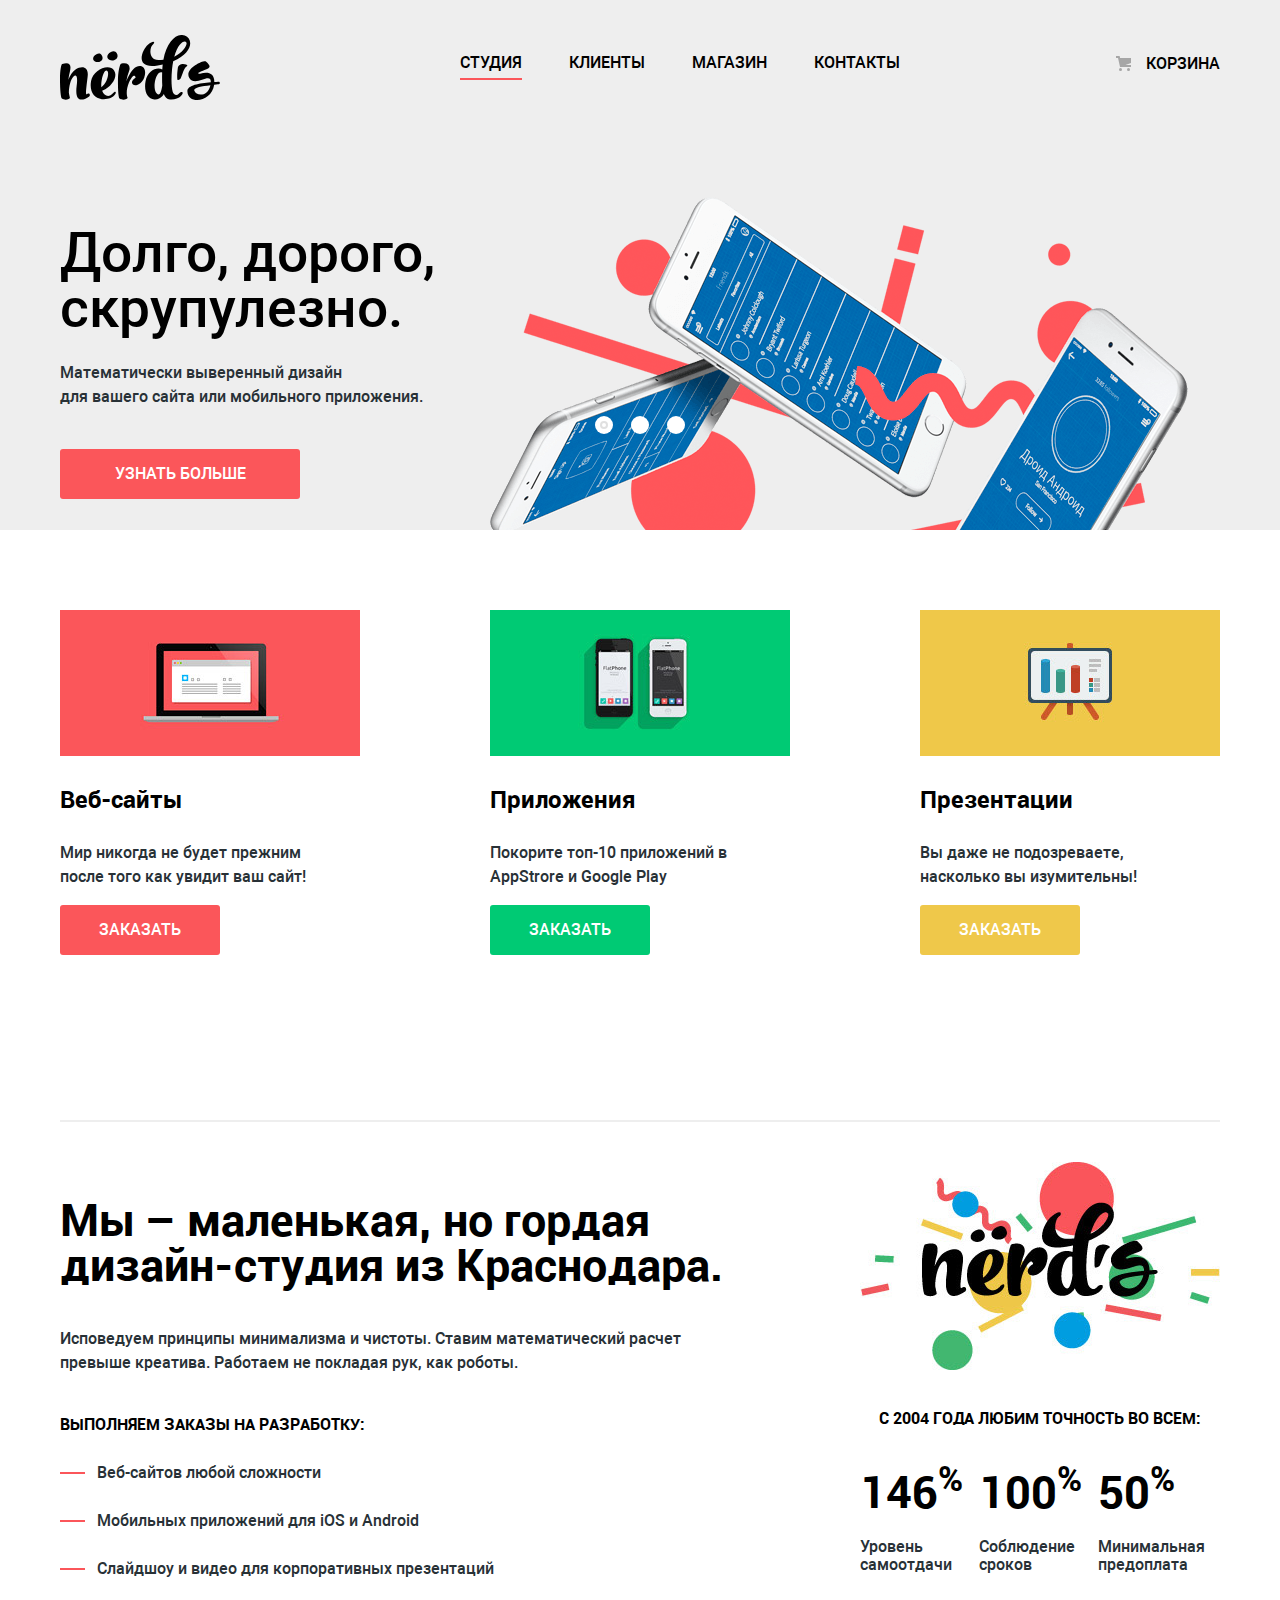
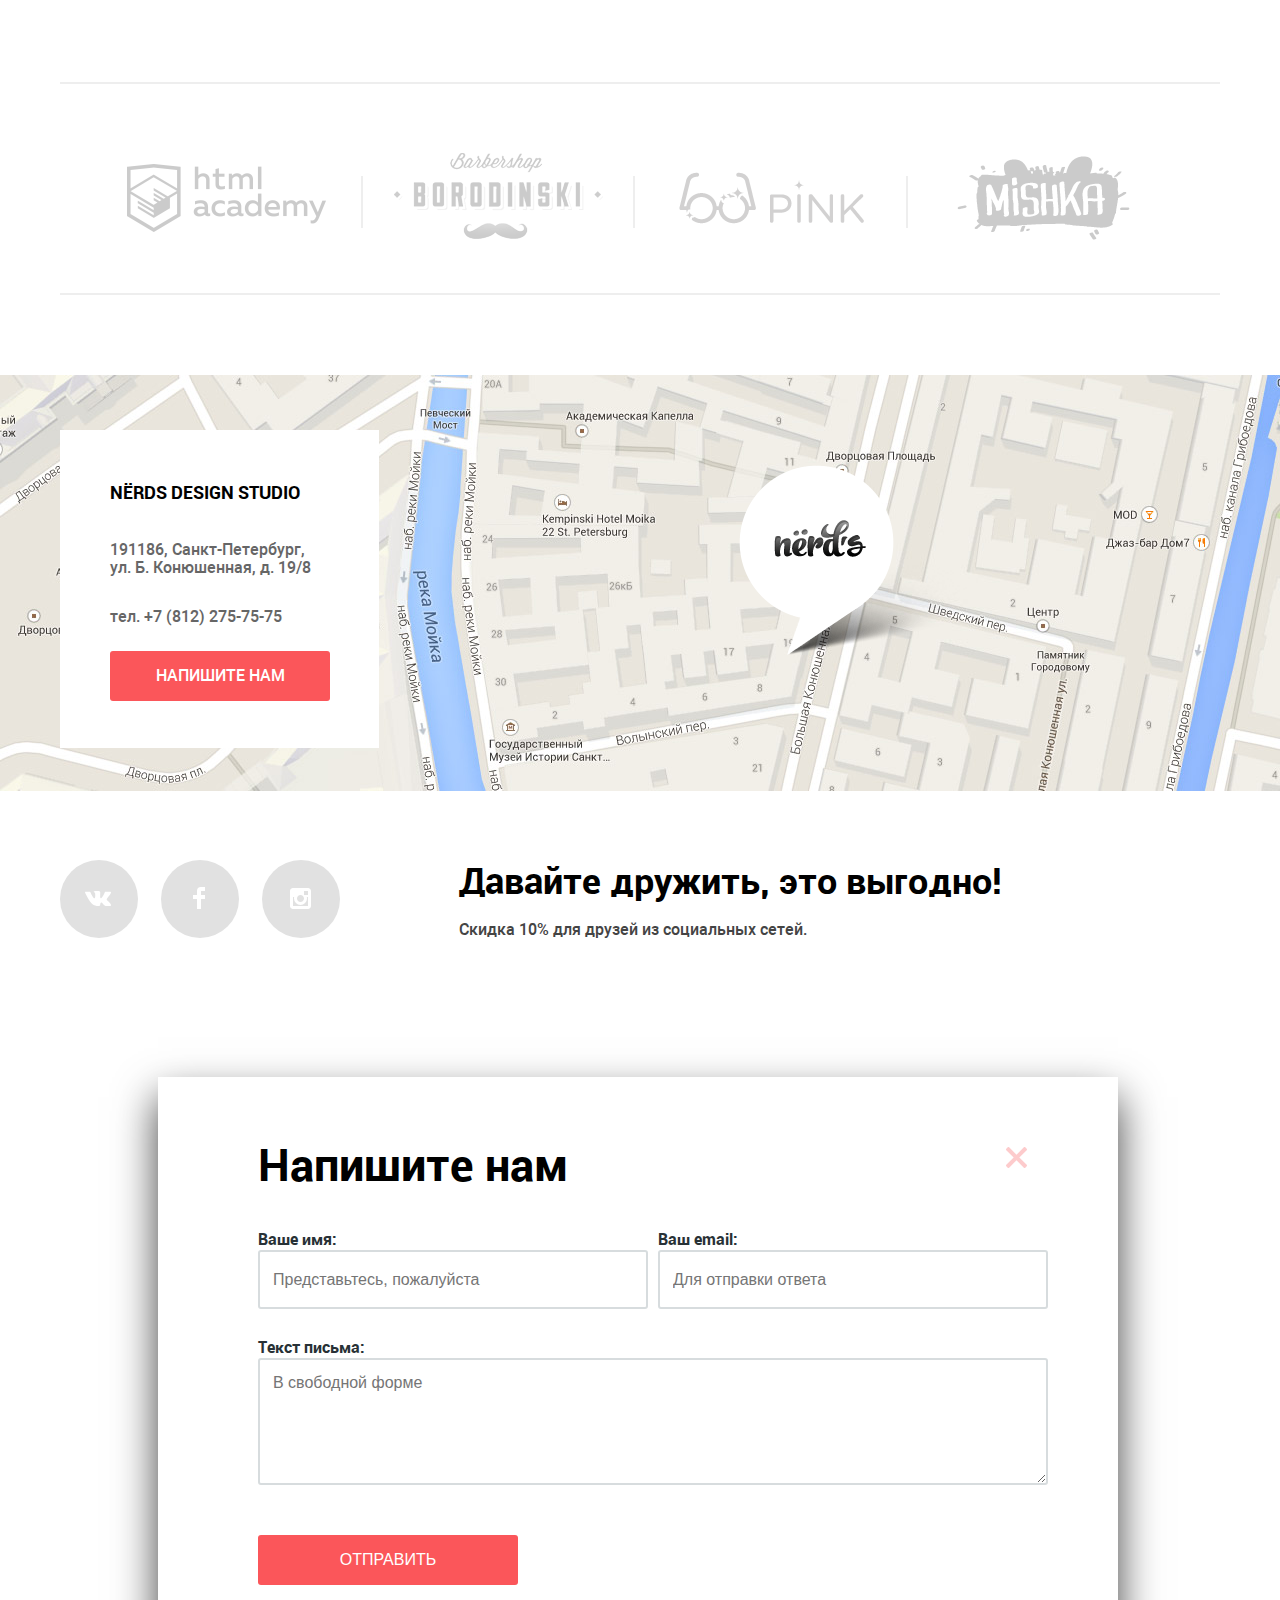
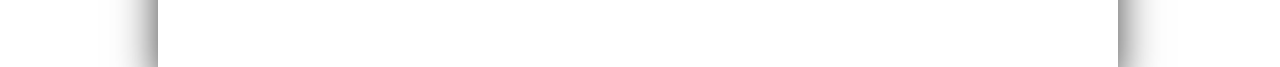
==== commit 3b8cc3c9: "подправил размеры в portfolio-list и откоректировал текст" ====
--- a/index.html
+++ b/index.html
@@ -82,7 +82,7 @@
           <a class="services-image" href="#">
 						<img src="img/services-image-1.jpg" width="300" height="146" alt="Веб-сайты"></a>
           <h3 class="services-title">Веб-сайты</h3>
-          <p>Мир никогда не будет прежним после того как увидит ваш сайт!</p>
+          <p>Мир никогда не будет прежним<br> после того как увидит ваш сайт!</p>
           <a class="button" href="#">Заказать</a>
         </li>
         <li class="service-item">
@@ -96,7 +96,7 @@
           <a class="services-image" href="#">
 						<img src="img/services-image-3.jpg" width="300" height="146" alt="Веб-сайты"></a>
           <h3 class="services-title">Презентации</h3>
-          <p>Вы даже не подозреваете, насколько вы изумительны!</p>
+          <p>Вы даже не подозреваете,<br> насколько вы изумительны!</p>
           <a class="button" href="#">Заказать</a>
         </li>
       </ul>
@@ -105,7 +105,7 @@
     <article class="about-us wrapper">
       <section class="about-us-column">
         <h2 class="visually-hidden">О нас</h2>
-        <p class="about-us-title">Мы — маленькая, но гордая дизайн-студия из Краснодара.</p>
+        <p class="about-us-title">Мы – маленькая, но гордая дизайн-студия из Краснодара.</p>
         <p class="about-us-description">Исповедуем принципы минимализма и чистоты. Ставим математический расчет превыше креатива. Работаем не покладая рук, как роботы.</p>
         <h3 class="about-us-subtitle">Выполняем заказы на разработку:</h3>
         <ul class="about-us-list">
@@ -140,20 +140,20 @@
       <h2 class="visually-hidden">Партнеры</h2>
       <ul class="portfolio-list">
         <li class="our-products-item">
-          <a href="https://htmlacademy.ru">
+          <a href="https://htmlacademy.ru/intensive/htmlcss">
 						<img  class="our-products-image" src="img/logo-htmlacademy-1.png" width="199" height="68" alt="htmlacademy"></a>
         </li>
         <li class="our-products-item">
           <a href="https://borodinski.ru">
-						<img class="our-products-image" src="img/logo-borodinski-2.png" width="199" height="68" alt="borodinski"></a>
+						<img class="our-products-image" src="img/logo-borodinski-2.png" width="209" height="90" alt="borodinski"></a>
         </li>
         <li class="our-products-item">
           <a href="https://pink.ru">
-          <img class="our-products-image" src="img/logo-pink-3.png" width="199" height="68" alt="pink"></a>
+          <img class="our-products-image" src="img/logo-pink-3.png" width="185" height="52" alt="pink"></a>
         </li>
         <li class="our-products-item">
           <a href="https://mishka.ru">
-						<img class="our-products-image" src="img/logo-mishka-4.png" width="199" height="68" alt="mishka"></a>
+						<img class="our-products-image" src="img/logo-mishka-4.png" width="173" height="89" alt="mishka"></a>
         </li>
       </ul>
     </section>
@@ -194,7 +194,7 @@
         </li>
       </ul>
       <div class="social-text">
-        <h2>Давайте дуржить, это выгодно!</h2>
+        <h2>Давайте дружить, это выгодно!</h2>
         <p>Скидка 10% для друзей из социальных сетей.</p>
       </div>
     </div>
--- a/css/style.css
+++ b/css/style.css
@@ -1,4 +1,5 @@
-html, body {
+html,
+body {
   margin: 0;
   padding: 0;
   font-family: "Roboto", "Arial", sans-serif;
@@ -6,11 +7,12 @@
   line-height: 24px;
   font-weight: 500;
 }
-
-* {
-  box-sizing: border-box;
-}
-
+/*
+ * {
+  -webkit-box-sizing: border-box;
+          box-sizing: border-box;
+}
+*/
 a {
   text-decoration: none;
 }
@@ -30,7 +32,8 @@
   border: 0;
   padding: 0;
   white-space: nowrap;
-  clip-path: inset(100%);
+  -webkit-clip-path: inset(100%);
+          clip-path: inset(100%);
   clip: rect(0 0 0 0);
   overflow: hidden;
 }
@@ -49,10 +52,18 @@
 
 .main-navigation {
   min-height: 100px;
-  display: flex;
-  flex-direction: row;
-  align-items: flex-end;
-  flex-wrap: wrap;
+  display: -webkit-box;
+  display: -ms-flexbox;
+  display: flex;
+  -webkit-box-orient: horizontal;
+  -webkit-box-direction: normal;
+      -ms-flex-direction: row;
+          flex-direction: row;
+  -webkit-box-align: end;
+      -ms-flex-align: end;
+          align-items: flex-end;
+  -ms-flex-wrap: wrap;
+      flex-wrap: wrap;
   font-size: 16px;
   font-weight: 500;
   line-height: 30px;
@@ -63,7 +74,6 @@
 .main-header-logo {
   width: 160px;
   height: 65px;
-  padding-bottom: 12px;
 }
 
 .main-header-logo:hover,
@@ -76,9 +86,14 @@
 }
 
 .main-nav-item {
-  display: flex;
-  flex-wrap: wrap;
-  justify-content: space-between;
+  display: -webkit-box;
+  display: -ms-flexbox;
+  display: flex;
+  -ms-flex-wrap: wrap;
+      flex-wrap: wrap;
+  -webkit-box-pack: justify;
+      -ms-flex-pack: justify;
+          justify-content: space-between;
   min-width: 440px;
   margin-bottom: 20px;
   margin-left: 200px;
@@ -86,15 +101,18 @@
 }
 
 .user-navigation {
-  display: flex;
-  width: 180px;
+  display: -webkit-box;
+  display: -ms-flexbox;
+  display: flex;
+  max-width: 180px;
   list-style: none;
   margin-bottom: 5px;
   margin-left: auto;
   margin-top: 20px;
 }
 
-.main-nav-item a, .user-navigation a {
+.main-nav-item a,
+.user-navigation a {
   color: #000000;
   text-transform: uppercase;
   display: block;
@@ -119,11 +137,13 @@
   background-position: 0 0;
 }
 
-.main-nav-item a:hover, .user-navigation a:hover {
+.main-nav-item a:hover,
+.user-navigation a:hover {
   color: #fb565a;
 }
 
-.main-nav-item a:focus, .user-navigation a:focus {
+.main-nav-item a:focus,
+.user-navigation a:focus {
   color: #000000;
   opacity: 0.3;
 }
@@ -202,9 +222,15 @@
   bottom: 96px;
   left: 50%;
   z-index: 2;
-  display: flex;
-  align-items: center;
-  justify-content: space-between;
+  display: -webkit-box;
+  display: -ms-flexbox;
+  display: flex;
+  -webkit-box-align: center;
+      -ms-flex-align: center;
+          align-items: center;
+  -webkit-box-pack: justify;
+      -ms-flex-pack: justify;
+          justify-content: space-between;
   width: 90px;
   height: 18px;
   margin-left: -45px;
@@ -237,7 +263,8 @@
   opacity: 0;
 }
 
-.slider-control:hover::after {
+.slider-control:hover::after,
+.slider-control:focus::after {
   opacity: 1;
 }
 
@@ -256,20 +283,28 @@
   border-radius: 3px;
 }
 
-.button:hover, .button:focus {
+.button:hover,
+.button:focus {
   background-color: #e74246;
 }
 
 .button:active {
   color: rgba(255, 255, 255, 0.3);
   background-color: #d7373b;
-  box-shadow: inset 0 3px 0 0 rgba(0, 1, 1, 0.1);
+  -webkit-box-shadow: inset 0 3px 0 0 rgba(0, 1, 1, 0.1);
+          box-shadow: inset 0 3px 0 0 rgba(0, 1, 1, 0.1);
 }
 
 .services {
-  display: flex;
-  align-items: flex-start;
-  justify-content: space-between;
+  display: -webkit-box;
+  display: -ms-flexbox;
+  display: flex;
+  -webkit-box-align: start;
+      -ms-flex-align: start;
+          align-items: flex-start;
+  -webkit-box-pack: justify;
+      -ms-flex-pack: justify;
+          justify-content: space-between;
   min-height: 510px;
   padding-top: 80px;
   color: #000000;
@@ -278,9 +313,13 @@
 }
 
 .services-list {
+  display: -webkit-box;
+  display: -ms-flexbox;
   display: flex;
   width: 100%;
-  justify-content: space-between;
+  -webkit-box-pack: justify;
+      -ms-flex-pack: justify;
+          justify-content: space-between;
   margin: 0;
   padding: 0;
   list-style: none;
@@ -356,9 +395,15 @@
 }
 
 .about-us {
-  display: flex;
-  align-items: flex-start;
-  justify-content: space-between;
+  display: -webkit-box;
+  display: -ms-flexbox;
+  display: flex;
+  -webkit-box-align: start;
+      -ms-flex-align: start;
+          align-items: flex-start;
+  -webkit-box-pack: justify;
+      -ms-flex-pack: justify;
+          justify-content: space-between;
   min-height: 525px;
   padding-top: 35px;
   color: #000000;
@@ -447,9 +492,15 @@
 }
 
 .portfolio-list {
-  display: flex;
-  align-items: center;
-  justify-content: space-between;
+  display: -webkit-box;
+  display: -ms-flexbox;
+  display: flex;
+  -webkit-box-align: center;
+      -ms-flex-align: center;
+          align-items: center;
+  -webkit-box-pack: justify;
+      -ms-flex-pack: justify;
+          justify-content: space-between;
   min-height: 183px;
   padding-top: 10px;
   padding-right: 40px;
@@ -509,10 +560,19 @@
 }
 
 .contacts {
-  display: flex;
-  align-items: flex-start;
-  flex-direction: column;
-  justify-content: flex-start;
+  display: -webkit-box;
+  display: -ms-flexbox;
+  display: flex;
+  -webkit-box-align: start;
+      -ms-flex-align: start;
+          align-items: flex-start;
+  -webkit-box-orient: vertical;
+  -webkit-box-direction: normal;
+      -ms-flex-direction: column;
+          flex-direction: column;
+  -webkit-box-pack: start;
+      -ms-flex-pack: start;
+          justify-content: flex-start;
   width: 319px;
   min-height: 308px;
 
@@ -523,6 +583,10 @@
 
   color: #000000;
   background-color: #ffffff;
+
+  -webkit-box-sizing: border-box;
+          box-sizing: border-box;
+
 }
 
 .footer-map {
@@ -559,17 +623,16 @@
   width: 220px;
 }
 
-
-
-
-
-
-
-
 .main-social {
-  display: flex;
-  align-items: flex-start;
-  justify-content: space-between;
+  display: -webkit-box;
+  display: -ms-flexbox;
+  display: flex;
+  -webkit-box-align: start;
+      -ms-flex-align: start;
+          align-items: flex-start;
+  -webkit-box-pack: justify;
+      -ms-flex-pack: justify;
+          justify-content: space-between;
   min-height: 217px;
   padding-top: 69px;
 }
@@ -594,11 +657,16 @@
 }
 
 .main-social ul{
+  display: -webkit-box;
+  display: -ms-flexbox;
   display: flex;
   width: 280px;
   list-style: none;
-  flex-wrap: wrap;
-  justify-content: space-between;
+  -ms-flex-wrap: wrap;
+      flex-wrap: wrap;
+  -webkit-box-pack: justify;
+      -ms-flex-pack: justify;
+          justify-content: space-between;
   margin: 0;
   padding: 0;
 }
@@ -607,9 +675,15 @@
   width: 78px;
   height: 78px;
   background-color: #e1e1e1;
-  display: flex;
-  align-items: center;
-  justify-content: center;
+  display: -webkit-box;
+  display: -ms-flexbox;
+  display: flex;
+  -webkit-box-align: center;
+      -ms-flex-align: center;
+          align-items: center;
+  -webkit-box-pack: center;
+      -ms-flex-pack: center;
+          justify-content: center;
   border-radius: 50%;
 }
 
@@ -625,7 +699,6 @@
   background-image: url("../img/vk-icon.svg");
 }
 
-
 .social-button-fb::after {
   content: "";
   position: relative;
@@ -663,7 +736,6 @@
   opacity: 0.3;
 }
 
-
 /* === FOOTER ENDS === */
 
 /* === INNER-PAGE STARTS === */
@@ -685,6 +757,8 @@
 }
 
 .range-controls {
+  -webkit-box-sizing: border-box;
+          box-sizing: border-box;
   position: relative;
 
   height: 80px;
@@ -719,7 +793,8 @@
 
   border: 8px solid #ffffff;
   background-color: #ababab;
-  box-shadow: 0 2px 1px 0 #cfcfcf;
+  -webkit-box-shadow: 0 2px 1px 0 #cfcfcf;
+          box-shadow: 0 2px 1px 0 #cfcfcf;
   border-radius: 50%;
   cursor: pointer;
 }
@@ -873,6 +948,13 @@
 input[type="radio"]:focus+label::before,
 input[type="radio"]:focus:checked+label::before {
   opacity: 1;
+}
+
+input[type="checkbox"]:disabled+label::before,
+input[type="checkbox"]:disabled:checked+label::before,
+input[type="radio"]:disabled+label::before,
+input[type="radio"]:disabled:checked+label::before {
+  opacity: 0.3;
 }
 
 .filter-button {
@@ -903,7 +985,8 @@
 .filter-button:focus {
   color: rgba(0, 0, 0, 0.1);
   background-color: #d5d5d5;
-  box-shadow: inset 0 3px 0 0 rgba(0, 1, 1, 0.1);
+  -webkit-box-shadow: inset 0 3px 0 0 rgba(0, 1, 1, 0.1);
+          box-shadow: inset 0 3px 0 0 rgba(0, 1, 1, 0.1);
   border: none;
   outline: none;
 }
@@ -913,16 +996,24 @@
 }
 
 .catalog-columns {
-  display: flex;
-  justify-content: space-between;
+  display: -webkit-box;
+  display: -ms-flexbox;
+  display: flex;
+  -webkit-box-pack: justify;
+      -ms-flex-pack: justify;
+          justify-content: space-between;
 }
 
 .sort {
-  display: flex;
-  align-items: baseline;
-  justify-content: space-between;
-  padding: 0;
-  margin: 0;
+  display: -webkit-box;
+  display: -ms-flexbox;
+  display: flex;
+  -webkit-box-align: baseline;
+      -ms-flex-align: baseline;
+          align-items: baseline;
+  -webkit-box-pack: justify;
+      -ms-flex-pack: justify;
+          justify-content: space-between;
   margin-bottom: 30px;
 }
 
@@ -935,14 +1026,20 @@
 }
 
 .catalog-option {
-  display: flex;
-  justify-content: space-between;
+  display: -webkit-box;
+  display: -ms-flexbox;
+  display: flex;
+  -webkit-box-pack: justify;
+      -ms-flex-pack: justify;
+          justify-content: space-between;
   min-width: 272px;
   margin-left: auto;
   list-style: none;
 }
 
-.catalog-option-price, .catalog-option-type, .catalog-option-functional {
+.catalog-option-price,
+.catalog-option-type,
+.catalog-option-functional {
   font-size: 14px;
   line-height: 18px;
   color: #000000;
@@ -951,7 +1048,8 @@
   opacity: 0.3;
 }
 
-.catalog-option a:hover, .catalog-option a:focus {
+.catalog-option a:hover,
+.catalog-option a:focus {
   opacity: 0.6;
 }
 
@@ -959,13 +1057,19 @@
   opacity: 1;
 }
 
-.catalog-option-current:hover, .catalog-option-current:focus, .catalog-option-current:active {
+.catalog-option-current:hover,
+.catalog-option-current:focus,
+.catalog-option-current:active {
   opacity: 1;
 }
 
 .catalog-arrow-down-up {
-  display: flex;
-  justify-content: space-between;
+  display: -webkit-box;
+  display: -ms-flexbox;
+  display: flex;
+  -webkit-box-pack: justify;
+      -ms-flex-pack: justify;
+          justify-content: space-between;
   width: 40px;
   margin-left: 48px;
 }
@@ -984,7 +1088,8 @@
   border-bottom: 10px solid #a6a6a6;
 }
 
-.catalog-arrow-control:hover, .catalog-arrow-control:focus {
+.catalog-arrow-control:hover,
+.catalog-arrow-control:focus {
   opacity: 1;
 }
 
@@ -994,20 +1099,38 @@
 }
 
 .items {
-  display: flex;
-  flex-wrap: wrap;
-  width: 760px;
-  padding: 0;
-  margin: 0;
-  list-style: none;
+  display: -webkit-box;
+  display: -ms-flexbox;
+  display: flex;
+  -ms-flex-wrap: wrap;
+      flex-wrap: wrap;
+  -webkit-box-pack: justify;
+      -ms-flex-pack: justify;
+          justify-content: space-between;
 }
 
 .item-card {
+  -webkit-box-sizing: border-box;
+          box-sizing: border-box;
   position: relative;
+
+  display: -webkit-box;
+
+  display: -ms-flexbox;
+
+  display: flex;
+  -webkit-box-orient: vertical;
+  -webkit-box-direction: normal;
+      -ms-flex-direction: column;
+          flex-direction: column;
+
+  text-align: center;
+  overflow: hidden;
+
+
   width: 360px;
   height: 616px;
   margin-bottom: 33px;
-  margin-right: 40px;
   padding-top: 40px;
   background-color: #e9e9e9;
   border: 1px solid #e5e5e5;
@@ -1015,7 +1138,8 @@
   border-top-left-radius: 3px;
 }
 
-.item-card:hover, .item-card:focus {
+.item-card:hover,
+.item-card:focus {
   background-color: #4d4d4d;
 }
 
@@ -1029,7 +1153,8 @@
   border-radius: 50%;
 }
 
-.item-dots::before, .item-dots::after {
+.item-dots::before,
+.item-dots::after {
   content: "";
   position: absolute;
   top: 0;
@@ -1044,48 +1169,31 @@
   left: 45px;
 }
 
-.item-card:nth-child(odd) {
-  margin-right: 0;
-}
-
-.item-img-wrapper {
-  position: relative;
-}
-
 .item-description {
   position: absolute;
-  margin-left: -1px;
-  bottom: 0;
   left: 0;
-  visibility: hidden;
-  opacity: 0;
-}
-
-.item-img-wrapper:hover .item-description {
-  visibility: visible;
-  opacity: 1;
-
-}
-
-.item-img-wrapper:hover {
-box-shadow: 0 6px 15px rgba(0, 1 , 1, 0.25);
-}
-
-.item-description {
-  display: flex;
-  flex-direction: column;
-  align-items: center;
-  bottom: 0;
-  left: 0;
-  opacity: 0;
-  width: 360px;
-  min-height: 231px;
+  top: 100%;
+  width: 100%;
+  height: 100%;
   background-color: #eeeeee;
+  -webkit-transition: top 0.2s;
+  -o-transition: top 0.2s;
+  transition: top 0.2s;
+}
+
+.item-card:hover .item-description {
+  top: 65%;
+}
+
+.item-card:hover {
+-webkit-box-shadow: 0 6px 15px rgba(0, 1 , 1, 0.25);
+        box-shadow: 0 6px 15px rgba(0, 1 , 1, 0.25);
 }
 
 .item-title {
   font-size: 18px;
   line-height: 30px;
+  color: #000000;
   font-weight: bold;
   text-transform: uppercase;
   text-align: center;
@@ -1101,8 +1209,8 @@
 .item-description .button {
   background-color: #fb565a;
   display: block;
+      margin-left: 80px;
   width: 200px;
-  padding: 16px 0;
   font-size: 16px;
   font-weight: 500;
   line-height: 18px;
@@ -1113,14 +1221,16 @@
   border-radius: 3px;
 }
 
-.button:hover, .button:focus {
+.button:hover,
+.button:focus {
   background-color: #e74246;
 }
 
 .item-description .button:active {
   color: #ffffff;
   background-color: #d7373b;
-  box-shadow: inset 0 3px 0 0 rgba(0, 1, 1, 0.1);
+  -webkit-box-shadow: inset 0 3px 0 0 rgba(0, 1, 1, 0.1);
+          box-shadow: inset 0 3px 0 0 rgba(0, 1, 1, 0.1);
 }
 
 .pagination {
@@ -1128,10 +1238,13 @@
   height: 140px;
 }
 
-
 .pagination-list {
-  display: flex;
-  align-items: center;
+  display: -webkit-box;
+  display: -ms-flexbox;
+  display: flex;
+  -webkit-box-align: center;
+      -ms-flex-align: center;
+          align-items: center;
   margin: 0;
   padding: 0;
   margin-top: 30px;
@@ -1160,7 +1273,8 @@
 .pagination-item a:active {
   color: rgba(0, 0, 0, 0.3);
   background-color: #d5d5d5;
-  box-shadow: inset 0 3px 0 0 rgba(0, 1, 1, 0.1);
+  -webkit-box-shadow: inset 0 3px 0 0 rgba(0, 1, 1, 0.1);
+          box-shadow: inset 0 3px 0 0 rgba(0, 1, 1, 0.1);
 }
 
 .pagination-item-current a {
@@ -1177,17 +1291,17 @@
 .pagination-item-current a:active {
   color: #000000;
   background: none;
-  box-shadow: none;
+  -webkit-box-shadow: none;
+          box-shadow: none;
 }
 
  .next{
+  -webkit-box-sizing: border-box;
+          box-sizing: border-box;
   display: block;
   width: 260px;
   height: 50px;
 }
-
-
-
 
 /* === INNER-PAGE ENDS === */
 
@@ -1215,7 +1329,10 @@
   padding-top: 70px;
   color: #000000;
   background-color: #ffffff;
-  box-shadow: 0 20px 40px 0 rgba(0, 1, 1, 0.75);
+  -webkit-box-shadow: 0 20px 40px 0 rgba(0, 1, 1, 0.75);
+          box-shadow: 0 20px 40px 0 rgba(0, 1, 1, 0.75);
+  -webkit-box-sizing: border-box;
+          box-sizing: border-box;
 }
 
 .modal-container {
@@ -1255,11 +1372,19 @@
 }
 
 .feedback {
-  display: flex;
-  align-content: space-between;
-  align-items: flex-start;
-  flex-wrap: wrap;
-  justify-content: space-between;
+  display: -webkit-box;
+  display: -ms-flexbox;
+  display: flex;
+  -ms-flex-line-pack: justify;
+      align-content: space-between;
+  -webkit-box-align: start;
+      -ms-flex-align: start;
+          align-items: flex-start;
+  -ms-flex-wrap: wrap;
+      flex-wrap: wrap;
+  -webkit-box-pack: justify;
+      -ms-flex-pack: justify;
+          justify-content: space-between;
   width: 760px;
   height: 353px;
   margin: 0 auto;
@@ -1275,9 +1400,16 @@
   font-weight: 400;
   line-height: 24px;
   color: #283136;
-  display: flex;
-  flex-direction: column;
-  justify-content: space-between;
+  display: -webkit-box;
+  display: -ms-flexbox;
+  display: flex;
+  -webkit-box-orient: vertical;
+  -webkit-box-direction: normal;
+      -ms-flex-direction: column;
+          flex-direction: column;
+  -webkit-box-pack: justify;
+      -ms-flex-pack: justify;
+          justify-content: space-between;
   width: 100%;
   height: 145px;
   font-weight: 700;
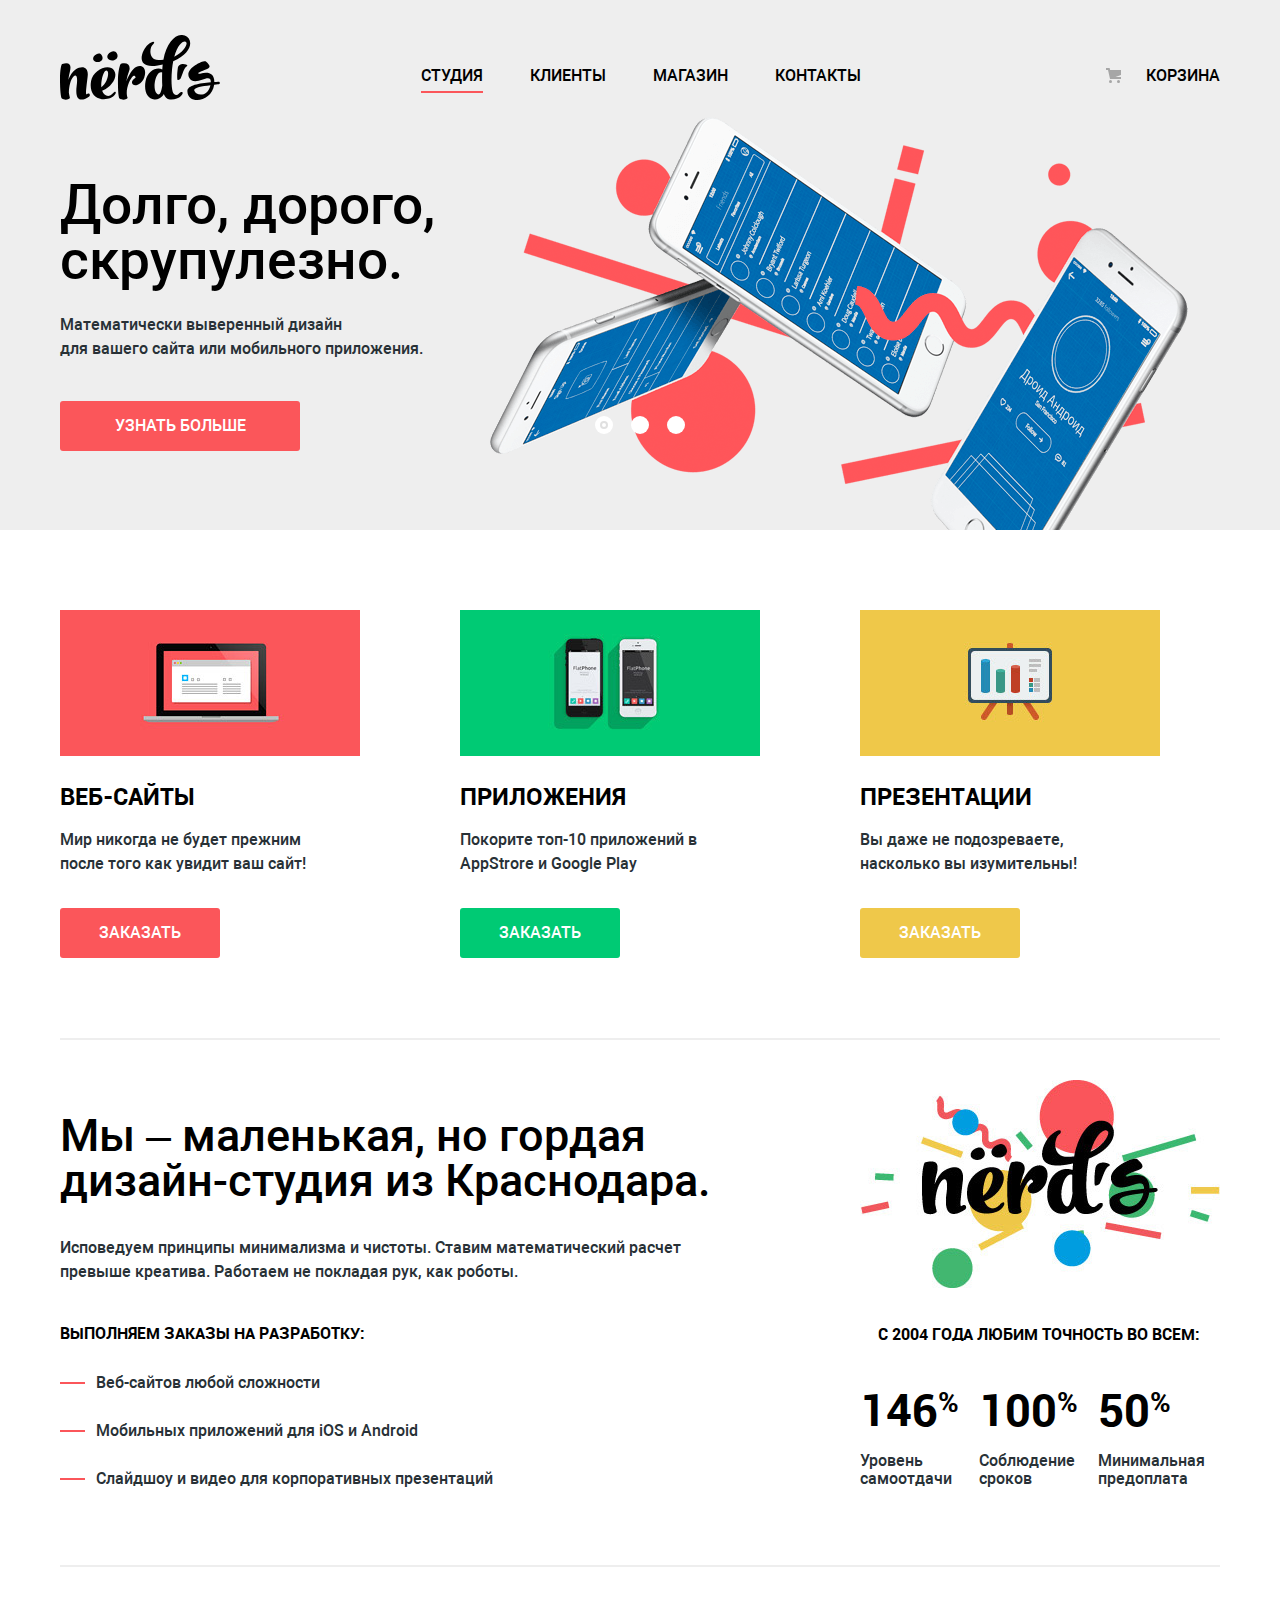
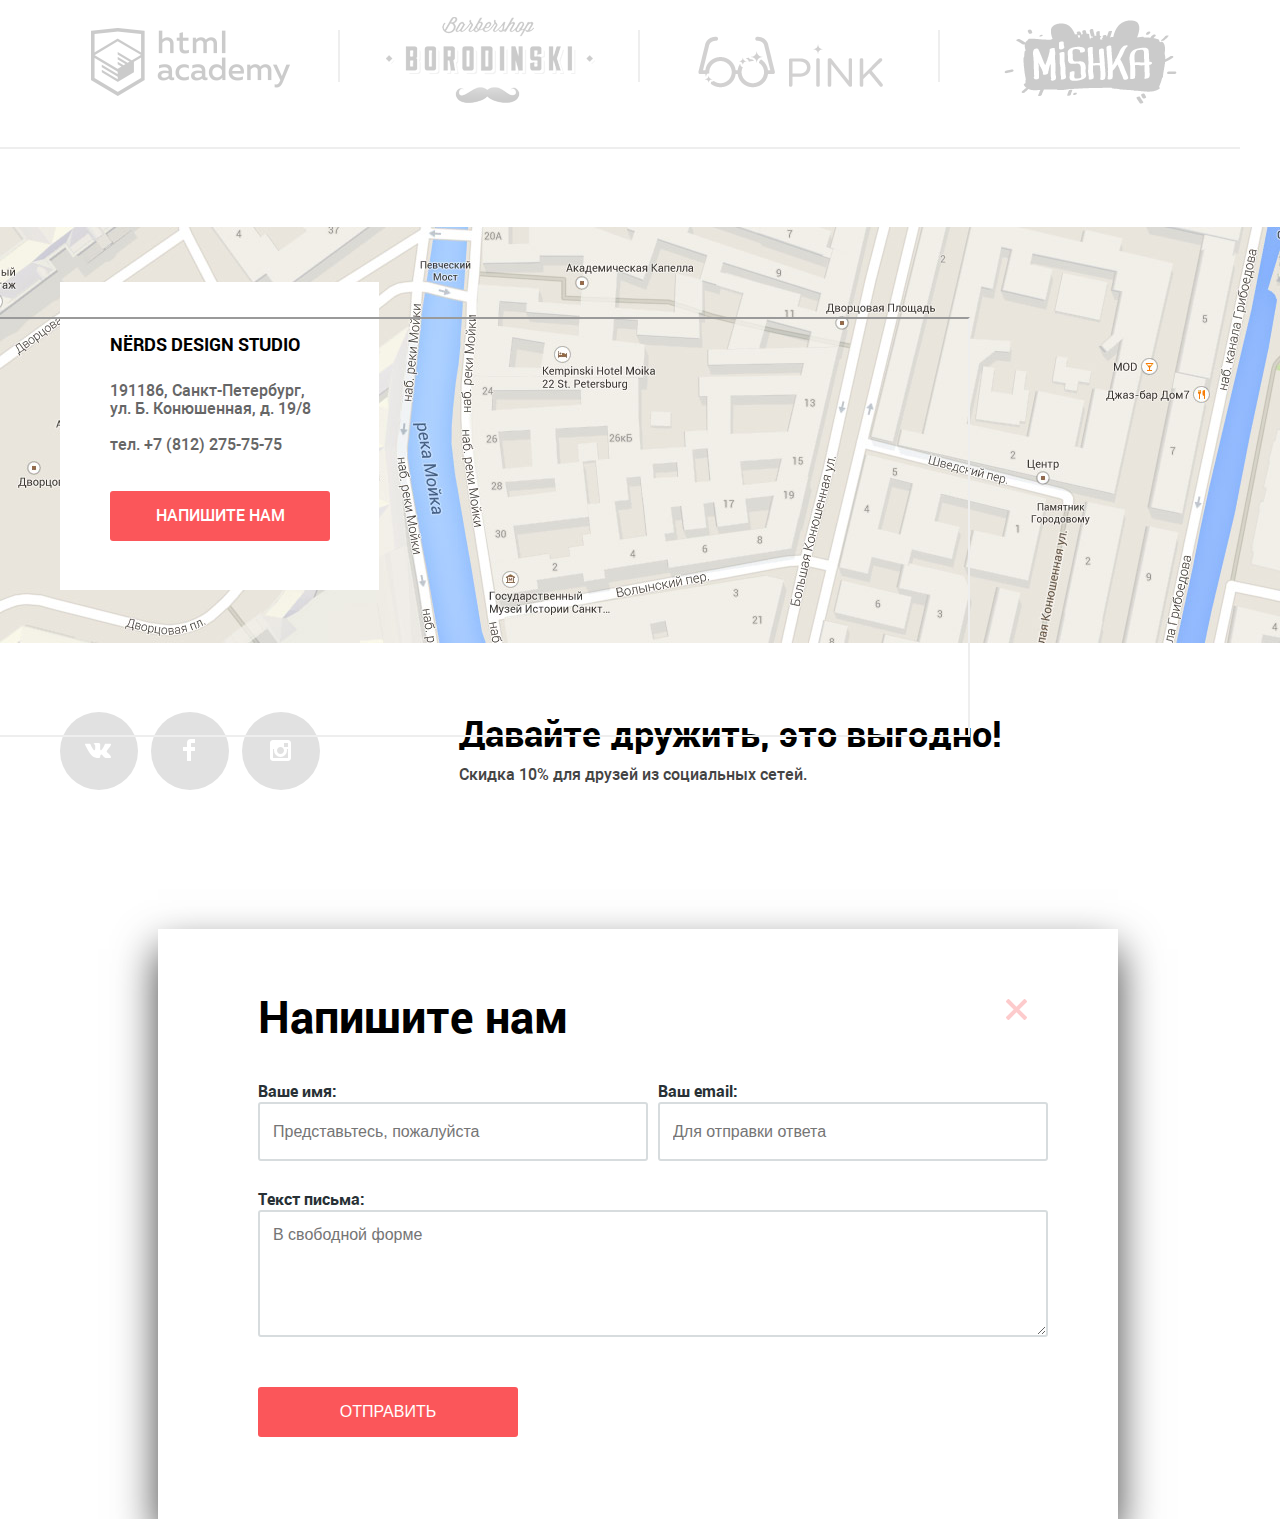
==== commit d87c84cf: "добавил iframe подправил раз" ====
--- a/index.html
+++ b/index.html
@@ -167,10 +167,14 @@
           <p class="contacts-title">NЁRDS DESIGN STUDIO</p>
           <p class="contacts-address">191186, Санкт-Петербург,<br> ул. Б. Конюшенная, д. 19/8</p>
           <p class="contacts-phone">тел. +7 (812) 275-75-75</p>
-          <a class="button" href="https://nerds.ru">Напишите нам</a>
+          <a class="button button-modal" href="feedback.html">Напишите нам</a>
         </div>
         <div class="footer-map">
+          <iframe src="https://www.google.com/maps/embed?pb=!1m18!1m12!1m3!1d1998.5991043651586!2d30.320894616097!3d59.938794181876254!2m3!1f0!2f0!3f0!3m2!1i1024!2i768!4f13.1!3m3!1m2!1s0x4696310fca5ba729%3A0xea9c53d4493c879f!2sBolshaya+Konyushennaya+Street%2C+19%2C+Sankt-Peterburg%2C+Russia%2C+191186!5e0!3m2!1sen!2sus!4v1512228322464" width="1440" height="416"></iframe>
+<!--
+          <img src="img/footer-map.jpg" width="1440" height="416" alt="Нёрдс">
           <img class="footer-map-marker" src="img/map-marker.png" width="231" height="190" alt="Нёрдс">
+-->
         </div>
       </div>
     </section>
@@ -200,31 +204,31 @@
     </div>
   </footer>
 
-<div class="modal-fixed-overlay">
-  <div class="modal">
-    <div class="modal-container">
-    <a class="modal-close" href="index.html"></a>
-    <h2 class="modal-title">Напишите нам</h2>
-    <form class="feedback" method="post" action="#">
-      <label class="feedback-label  feedback-label-name">
+  <div class="modal-fixed-overlay">
+    <div class="modal">
+      <div class="modal-container">
+        <a class="modal-close" href="index.html"></a>
+        <h2 class="modal-title">Напишите нам</h2>
+        <form class="feedback" method="post" action="https://echo.htmlacademy.ru">
+          <label class="feedback-label  feedback-label-name">
       Ваше имя:<br>
       <input class="feedback-input" type="text" name="name" value="" placeholder="Представьтесь, пожалуйста" required>
     </label>
-      <label class="feedback-label  feedback-label-email">
+          <label class="feedback-label  feedback-label-email">
       Ваш email:<br>
       <input class="feedback-input" type="email" name="email" value="" placeholder="Для отправки ответа" required>
     </label>
-      <label class="feedback-label">
+          <label class="feedback-label">
       Текст письма:<br>
-      <textarea class="feedback-text-field" name="text" placeholder="В свободной форме"></textarea>
+      <textarea class="feedback-text-field" name="message" placeholder="В свободной форме"></textarea>
     </label>
-      <button class="button" type="submit">Отправить</button>
-    </form>
+          <button class="button" type="submit">Отправить</button>
+        </form>
+      </div>
     </div>
   </div>
-</div>
-
-
+
+  <script src="js/popup.js" type="text/javascript"></script>
 </body>
 
 </html>
--- a/css/style.css
+++ b/css/style.css
@@ -7,12 +7,7 @@
   line-height: 24px;
   font-weight: 500;
 }
-/*
- * {
-  -webkit-box-sizing: border-box;
-          box-sizing: border-box;
-}
-*/
+
 a {
   text-decoration: none;
 }
@@ -95,8 +90,8 @@
       -ms-flex-pack: justify;
           justify-content: space-between;
   min-width: 440px;
-  margin-bottom: 20px;
-  margin-left: 200px;
+  margin-bottom: 7px;
+  margin-left: 161px;
   list-style: none;
 }
 
@@ -106,7 +101,7 @@
   display: flex;
   max-width: 180px;
   list-style: none;
-  margin-bottom: 5px;
+  margin-bottom: -7px;
   margin-left: auto;
   margin-top: 20px;
 }
@@ -122,7 +117,7 @@
 .user-navigation .basket {
   position: relative;
   margin-bottom: 16px;
-  padding-left: 30px;
+  padding-left: 40px;
 }
 
 .user-navigation .basket::before {
@@ -184,7 +179,6 @@
   z-index: 0;
   width: 1160px;
   height: 430px;
-  padding-top: 80px;
   opacity: 0;
 }
 
@@ -202,9 +196,10 @@
 
 .slider-title {
   width: 520px;
+  margin-top: 78px;
   margin-bottom: 25px;
   font-size: 55px;
-  font-weight: 500;
+  font-weight: 400;
   line-height: 55px;
 }
 
@@ -305,7 +300,7 @@
   -webkit-box-pack: justify;
       -ms-flex-pack: justify;
           justify-content: space-between;
-  min-height: 510px;
+  min-height: 428px;
   padding-top: 80px;
   color: #000000;
   background-color: #ffffff;
@@ -321,7 +316,7 @@
       -ms-flex-pack: justify;
           justify-content: space-between;
   margin: 0;
-  padding: 0;
+  padding: 0 60px 0 0;
   list-style: none;
 }
 
@@ -335,10 +330,15 @@
   font-size: 24px;
   line-height: 30px;
   font-weight: bold;
+  text-transform: uppercase;
+  margin: 21px 0 0 0;
 }
 
 .services-list p {
+  font-size: 16px;
+  line-height: 24px;
   color: #283136;
+  margin: 14px 0 32px 0;
 }
 
 .service-item .button {
@@ -404,7 +404,7 @@
   -webkit-box-pack: justify;
       -ms-flex-pack: justify;
           justify-content: space-between;
-  min-height: 525px;
+  min-height: 490px;
   padding-top: 35px;
   color: #000000;
   background-color: #ffffff;
@@ -420,7 +420,7 @@
 }
 
 .about-us-column-logo .about-us-subtitle {
-  margin-bottom: 40px;
+  margin: 14px 3px 40px 0;
   text-align: center;
 }
 
@@ -431,8 +431,9 @@
 .about-us-title {
   margin-bottom: 35px;
   font-size: 45px;
-  font-weight: 700;
+  font-weight: 500;
   line-height: 45px;
+  margin: 38px 0 33px 0;
 }
 
 .about-us-description {
@@ -441,10 +442,11 @@
   line-height: 24px;
   color: #283136;
   margin-bottom: 39px;
+  margin-top: 12px;
 }
 
 .about-us-subtitle {
-  margin-bottom: 23px;
+  margin-bottom: 24px;
   font-size: 16px;
   line-height: 24px;
   text-transform: uppercase;
@@ -460,7 +462,7 @@
 
 .about-us-item {
   position: relative;
-  padding-left: 37px;
+  padding-left: 36px;
   margin-bottom: 24px;
   color: #283136;
 }
@@ -484,11 +486,15 @@
 .about-us-num {
   display: inline-block;
   width: 105px;
-  margin-right: 10px;
+  margin: 2px 10px 0 0;
   font-size: 45px;
   font-weight: 700;
   line-height: 50px;
   vertical-align: top;
+}
+
+.about-us-num sup {
+  font-size: 28px;
 }
 
 .portfolio-list {
@@ -501,11 +507,10 @@
   -webkit-box-pack: justify;
       -ms-flex-pack: justify;
           justify-content: space-between;
-  min-height: 183px;
-  padding-top: 10px;
-  padding-right: 40px;
-  padding-left: 30px;
+  min-height: 164px;
+  margin-left: -60px;
   margin-bottom: 80px;
+  margin-right: -20px;
   list-style: none;
   border-bottom: 2px solid #eeeeee;
 }
@@ -523,7 +528,7 @@
   right: 0;
   width: 2px;
   height: 52px;
-  margin-top: -26px;
+  margin-top: -35px;
   background: #eeeeee;
 }
 
@@ -547,6 +552,7 @@
   width: 100%;
   min-height: 416px;
   background: url("../img/footer-map.jpg") no-repeat 50%;
+  margin-top: -2px;
 }
 
 .map-inner {
@@ -596,7 +602,7 @@
 }
 
 .contacts-title {
-  margin-bottom: 15px;
+  margin-bottom: 4px;
   font-size: 18px;
   font-weight: bold;
   line-height: 30px;
@@ -604,10 +610,9 @@
 }
 
 .contacts-address {
-  margin-bottom: 0;
   font-size: 16px;
   line-height: 18px;
-  margin-bottom: 15px;
+  margin-bottom: 2px;
   color: #666666;
 }
 
@@ -615,7 +620,7 @@
   font-size: 16px;
   line-height: 18px;
   color: #666666;
-  margin-bottom: 25px;
+  margin-bottom: 37px;
 
 }
 
@@ -643,8 +648,7 @@
 
 .social-text h2 {
   margin: 0;
-  margin-top: 7px;
-  margin-bottom: 10px;
+  margin-top: 8px;
   font-size: 36px;
   font-weight: bold;
   line-height: 36px;
@@ -654,13 +658,14 @@
   font-size: 16px;
   line-height: 22px;
   color: #444444;
+  margin-top: 8px;
 }
 
 .main-social ul{
   display: -webkit-box;
   display: -ms-flexbox;
   display: flex;
-  width: 280px;
+  width: 260px;
   list-style: none;
   -ms-flex-wrap: wrap;
       flex-wrap: wrap;
@@ -742,10 +747,8 @@
 
 .main-header h1 {
   width: 1160px;
-  margin: 0 auto;
-  margin: 77px auto;
-  padding-bottom: 115px;
-  margin-bottom: 35px;
+  margin: 83px 0 36px 56px;
+  padding-bottom: 103px;
   font-size: 55px;
   line-height: 55px;
   text-align: center;
@@ -820,8 +823,8 @@
 
 .price-controls input {
   width: 80px;
-  padding: 8px 10px;
-  margin-left: 10px;
+  padding: 8px 0 11px 0;
+  margin-left: 7px;
   font-size: 16px;
   text-align: center;
   color: #283136;
@@ -835,7 +838,7 @@
 }
 
 .filters legend:nth-child(1) {
-  padding-top: 20px;
+  padding-top: 22px;
 }
 
 .filters legend {
@@ -849,17 +852,17 @@
   padding: 0;
   margin: 0;
   border: none;
-  margin-bottom: 56px;
+  margin-bottom: 34px;
 }
 
 .filter fieldset:nth-of-type(2) {
-  margin-bottom: 38px;
+  margin-bottom: 4px;
 }
 
 .filter ul {
   list-style: none;
   line-height: 20px;
-  margin: 0;
+  margin-top: 1px;
 }
 
 .filters label {
@@ -960,7 +963,7 @@
 .filter-button {
   display: inline-block;
   width: 260px;
-  padding: 16px 0;
+  padding: 18px 0 14px 0;
   font: inherit;
   font-size: 16px;
   font-weight: bold;
@@ -973,7 +976,7 @@
   border: none;
   border-radius: 3px;
   cursor: pointer;
-  margin-top: -8px;
+  margin-top: -5px;
 }
 
 .filter-button:hover {
@@ -1170,19 +1173,28 @@
 }
 
 .item-description {
-  position: absolute;
-  left: 0;
-  top: 100%;
-  width: 100%;
-  height: 100%;
-  background-color: #eeeeee;
-  -webkit-transition: top 0.2s;
-  -o-transition: top 0.2s;
-  transition: top 0.2s;
-}
-
-.item-card:hover .item-description {
-  top: 65%;
+position: absolute;
+left: 0;
+bottom: 0;
+width: 100%;
+height: auto;
+min-height: 220px;
+padding-top: 30px;
+margin-bottom: 10px;
+-webkit-box-sizing: border-box;
+        box-sizing: border-box;
+background-color: #eeeeee;
+-webkit-transition: all 0.2s;
+-o-transition: all 0.2s;
+transition: all 0.2s;
+opacity: 0;
+visibility: hidden;
+}
+
+.item-card:hover .item-description,
+.item-card:focus .item-description {
+opacity: 1;
+visibility: visible;
 }
 
 .item-card:hover {
@@ -1204,6 +1216,7 @@
   line-height: 18px;
   color: #666666;
   text-align: center;
+  margin: 13px 0 30px 0;
 }
 
 .item-description .button {
@@ -1245,10 +1258,8 @@
   -webkit-box-align: center;
       -ms-flex-align: center;
           align-items: center;
-  margin: 0;
   padding: 0;
-  margin-top: 30px;
-  margin-bottom: 60px;
+  margin: 28px 0 0 -2px;
   list-style: none;
 }
 
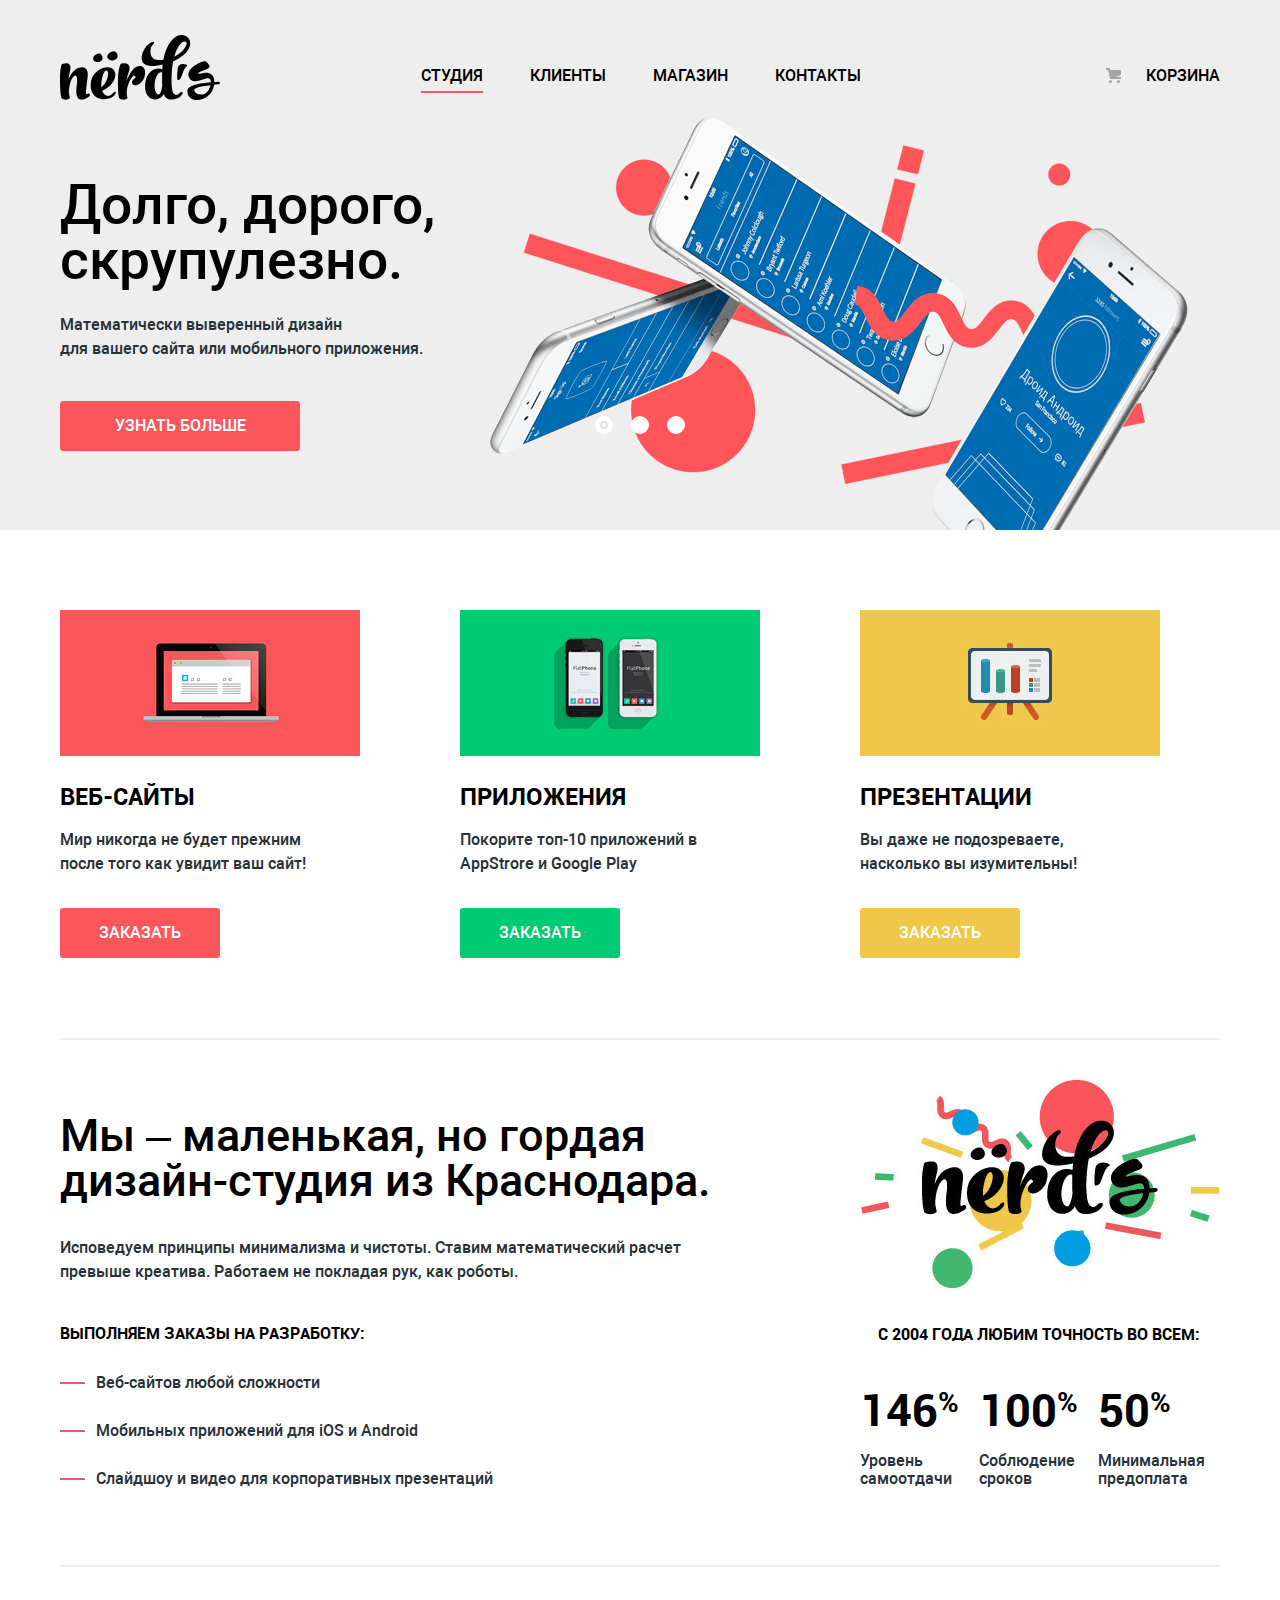
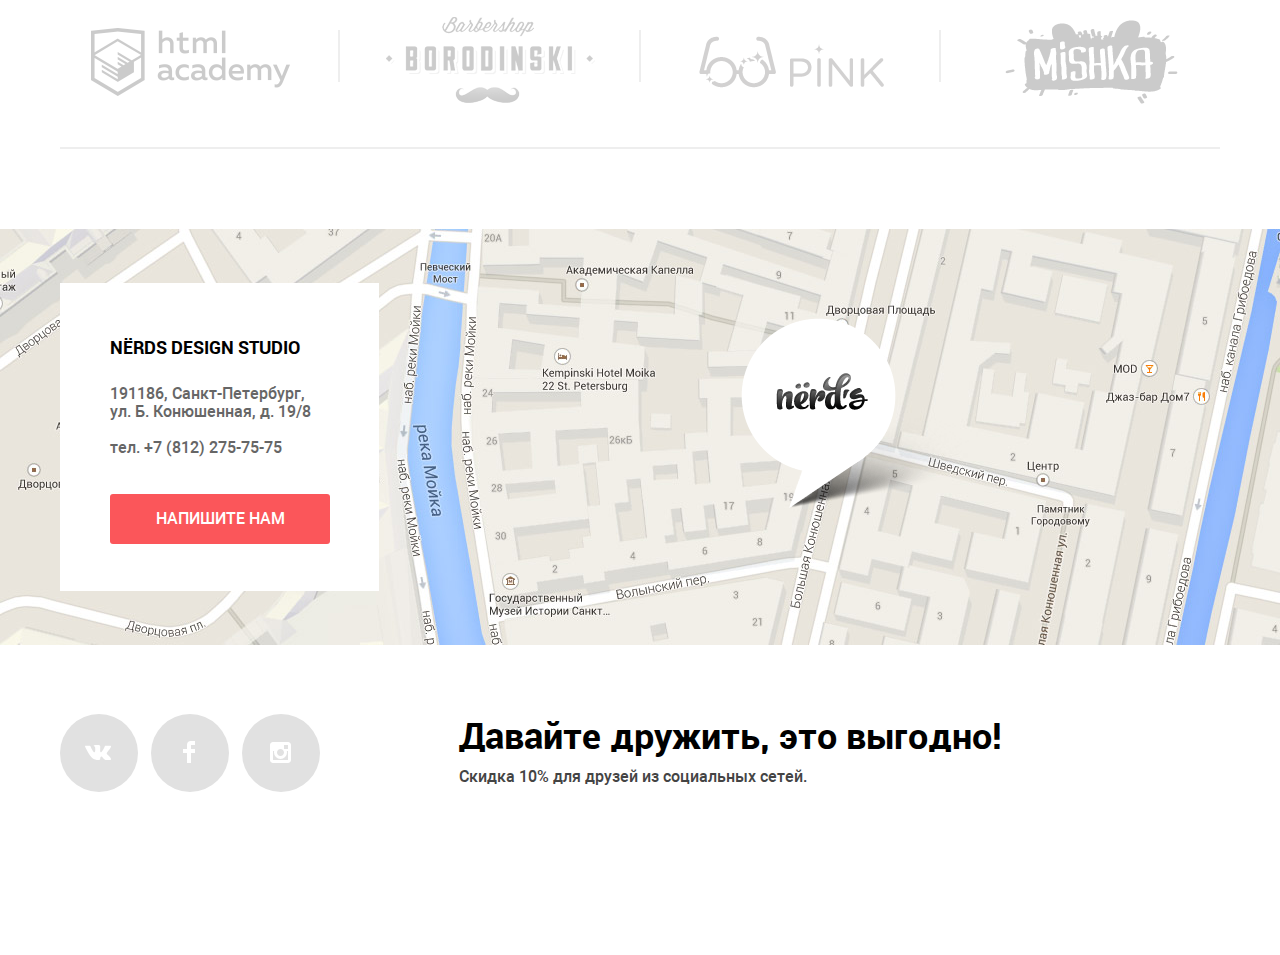
==== commit b7c29e3b: "подправил разметку add wrapper" ====
--- a/index.html
+++ b/index.html
@@ -39,7 +39,8 @@
   </header>
 
   <main class="container">
-    <section class="slider">
+  <div class="slider-wrapper">
+    <div class="slider">
       <input class="visually-hidden" type="radio" name="radio" id="check1" checked>
       <input class="visually-hidden" type="radio" name="radio" id="check2">
       <input class="visually-hidden" type="radio" name="radio" id="check3">
@@ -73,7 +74,8 @@
            <span class="visually-hidden">Показать третий слайд</span>
          </label>
       </div>
-    </section>
+    </div>
+  </div>
 
     <section class="services wrapper">
       <h2 class="visually-hidden">Услуги</h2>
@@ -163,14 +165,17 @@
     <section class="map">
       <div class="map-inner">
         <h2 class="visually-hidden">Как нас найти?</h2>
+        <div class="wrapper">
         <div class="contacts">
           <p class="contacts-title">NЁRDS DESIGN STUDIO</p>
           <p class="contacts-address">191186, Санкт-Петербург,<br> ул. Б. Конюшенная, д. 19/8</p>
           <p class="contacts-phone">тел. +7 (812) 275-75-75</p>
           <a class="button button-modal" href="feedback.html">Напишите нам</a>
         </div>
+      </div>
         <div class="footer-map">
           <iframe src="https://www.google.com/maps/embed?pb=!1m18!1m12!1m3!1d1998.5991043651586!2d30.320894616097!3d59.938794181876254!2m3!1f0!2f0!3f0!3m2!1i1024!2i768!4f13.1!3m3!1m2!1s0x4696310fca5ba729%3A0xea9c53d4493c879f!2sBolshaya+Konyushennaya+Street%2C+19%2C+Sankt-Peterburg%2C+Russia%2C+191186!5e0!3m2!1sen!2sus!4v1512228322464" width="1440" height="416"></iframe>
+          <img class="footer-map-marker" src="img/map-marker.png" width="231" height="190" alt="Нёрдс">
 <!--
           <img src="img/footer-map.jpg" width="1440" height="416" alt="Нёрдс">
           <img class="footer-map-marker" src="img/map-marker.png" width="231" height="190" alt="Нёрдс">
--- a/css/style.css
+++ b/css/style.css
@@ -153,12 +153,18 @@
 /* === CONTENT STARTS === */
 
 .slider {
-  position: relative;
-  padding-left: 60px;
-  min-width: 1160px;
-  min-height: 430px;
-  overflow: hidden;
-  background-color: #eeeeee;
+position: relative;
+/* padding-left: 60px; */
+width: 1160px;
+min-height: 430px;
+overflow: hidden;
+background-color: #eeeeee;
+margin-left: auto;
+margin-right: auto;
+}
+
+.slider-wrapper {
+background-color: #eeeeee;
 }
 
 #check1:checked~.slider-controls .slider-control:nth-of-type(1)::after,
@@ -508,9 +514,7 @@
       -ms-flex-pack: justify;
           justify-content: space-between;
   min-height: 164px;
-  margin-left: -60px;
   margin-bottom: 80px;
-  margin-right: -20px;
   list-style: none;
   border-bottom: 2px solid #eeeeee;
 }
@@ -519,6 +523,13 @@
   position: relative;
   width: 300px;
   text-align: center;
+}
+
+.our-products-item:nth-child(1) {
+  margin-left: -60px;
+}
+.our-products-item:nth-child(4) {
+  margin-right: -22px;
 }
 
 .our-products-item:not(:last-of-type)::after {
@@ -552,40 +563,37 @@
   width: 100%;
   min-height: 416px;
   background: url("../img/footer-map.jpg") no-repeat 50%;
-  margin-top: -2px;
-}
-
-.map-inner {
-  width: 1160px;
-  margin: 0 auto;
+}
+
+.map iframe {
   position: absolute;
-  left: 50%;
   z-index: 2;
-  padding-top: 55px;
-  margin-left: -580px;
+  border: none;
+  width: 100%;
 }
 
 .contacts {
   display: -webkit-box;
   display: -ms-flexbox;
   display: flex;
-  -webkit-box-align: start;
-      -ms-flex-align: start;
-          align-items: flex-start;
-  -webkit-box-orient: vertical;
-  -webkit-box-direction: normal;
-      -ms-flex-direction: column;
-          flex-direction: column;
-  -webkit-box-pack: start;
-      -ms-flex-pack: start;
-          justify-content: flex-start;
+          -webkit-box-align: start;
+              -ms-flex-align: start;
+                  align-items: flex-start;
+          -webkit-box-orient: vertical;
+          -webkit-box-direction: normal;
+              -ms-flex-direction: column;
+                  flex-direction: column;
+          -webkit-box-pack: start;
+              -ms-flex-pack: start;
+                  justify-content: flex-start;
+  position: absolute;
+
   width: 319px;
   min-height: 308px;
-
-  padding-top: 32px;
-  padding-right: 50px;
-  padding-bottom: 47px;
+  padding-top: 34px;
   padding-left: 50px;
+  margin: 54px 0 0 0;
+  /*margin-left: 60px;*/
 
   color: #000000;
   background-color: #ffffff;
@@ -593,12 +601,11 @@
   -webkit-box-sizing: border-box;
           box-sizing: border-box;
 
-}
-
-.footer-map {
-  position: absolute;
-  right: 250px;
-  top: 90px;
+z-index: 3;
+}
+
+.footer-map-marker {
+  padding: 89px 0 0 741px;
 }
 
 .contacts-title {
@@ -746,8 +753,7 @@
 /* === INNER-PAGE STARTS === */
 
 .main-header h1 {
-  width: 1160px;
-  margin: 83px 0 36px 56px;
+  margin: 83px 0 36px 0;
   padding-bottom: 103px;
   font-size: 55px;
   line-height: 55px;
@@ -1331,19 +1337,132 @@
   content: '';
 }
 
+@-webkit-keyframes bounce {
+  0% {
+    -webkit-transform: translateY(-2000px);
+            transform: translateY(-2000px);
+  }
+
+  70% {
+    -webkit-transform: translateY(30px);
+            transform: translateY(30px);
+  }
+
+  90% {
+    -webkit-transform: translateY(-10px);
+            transform: translateY(-10px);
+  }
+
+  100% {
+    -webkit-transform: translateY(0);
+            transform: translateY(0);
+  }
+}
+
+@keyframes bounce {
+  0% {
+    -webkit-transform: translateY(-2000px);
+            transform: translateY(-2000px);
+  }
+
+  70% {
+    -webkit-transform: translateY(30px);
+            transform: translateY(30px);
+  }
+
+  90% {
+    -webkit-transform: translateY(-10px);
+            transform: translateY(-10px);
+  }
+
+  100% {
+    -webkit-transform: translateY(0);
+            transform: translateY(0);
+  }
+}
+
+@-webkit-keyframes shake {
+  0%,
+  100% {
+    -webkit-transform: translateX(0);
+            transform: translateX(0);
+  }
+
+  10%,
+  30%,
+  50%,
+  70%,
+  90% {
+    -webkit-transform: translateX(-10px);
+            transform: translateX(-10px);
+  }
+
+  20%,
+  40%,
+  60%,
+  80% {
+    -webkit-transform: translateX(10px);
+            transform: translateX(10px);
+  }
+}
+
+@keyframes shake {
+  0%,
+  100% {
+    -webkit-transform: translateX(0);
+            transform: translateX(0);
+  }
+
+  10%,
+  30%,
+  50%,
+  70%,
+  90% {
+    -webkit-transform: translateX(-10px);
+            transform: translateX(-10px);
+  }
+
+  20%,
+  40%,
+  60%,
+  80% {
+    -webkit-transform: translateX(10px);
+            transform: translateX(10px);
+  }
+}
+
 .modal {
-  display: inline-block;
-  vertical-align: middle;
+  position: fixed;
+  bottom: 180px;
+  left: 50%;
+  z-index: 3;
+  display: none;
+
   width: 960px;
-  min-height: 590px;
+  height: 590px;
   padding: 0 100px;
-  padding-top: 70px;
+  padding-top: 68px;
+  padding-bottom: 83px;
+  margin-left: -480px;
   color: #000000;
   background-color: #ffffff;
   -webkit-box-shadow: 0 20px 40px 0 rgba(0, 1, 1, 0.75);
           box-shadow: 0 20px 40px 0 rgba(0, 1, 1, 0.75);
   -webkit-box-sizing: border-box;
           box-sizing: border-box;
+}
+
+.modal-show {
+  display: block;
+
+  -webkit-animation: bounce 0.6s;
+
+          animation: bounce 0.6s;
+}
+
+.modal-error {
+  -webkit-animation: shake 0.6s;
+          animation: shake 0.6s;
 }
 
 .modal-container {
@@ -1358,7 +1477,7 @@
 
 .modal-close {
   position: absolute;
-  right: 250px;
+  right: 58px;
   width: 24px;
   min-height: 24px;
   background-image: url("../img/close-cross.svg");
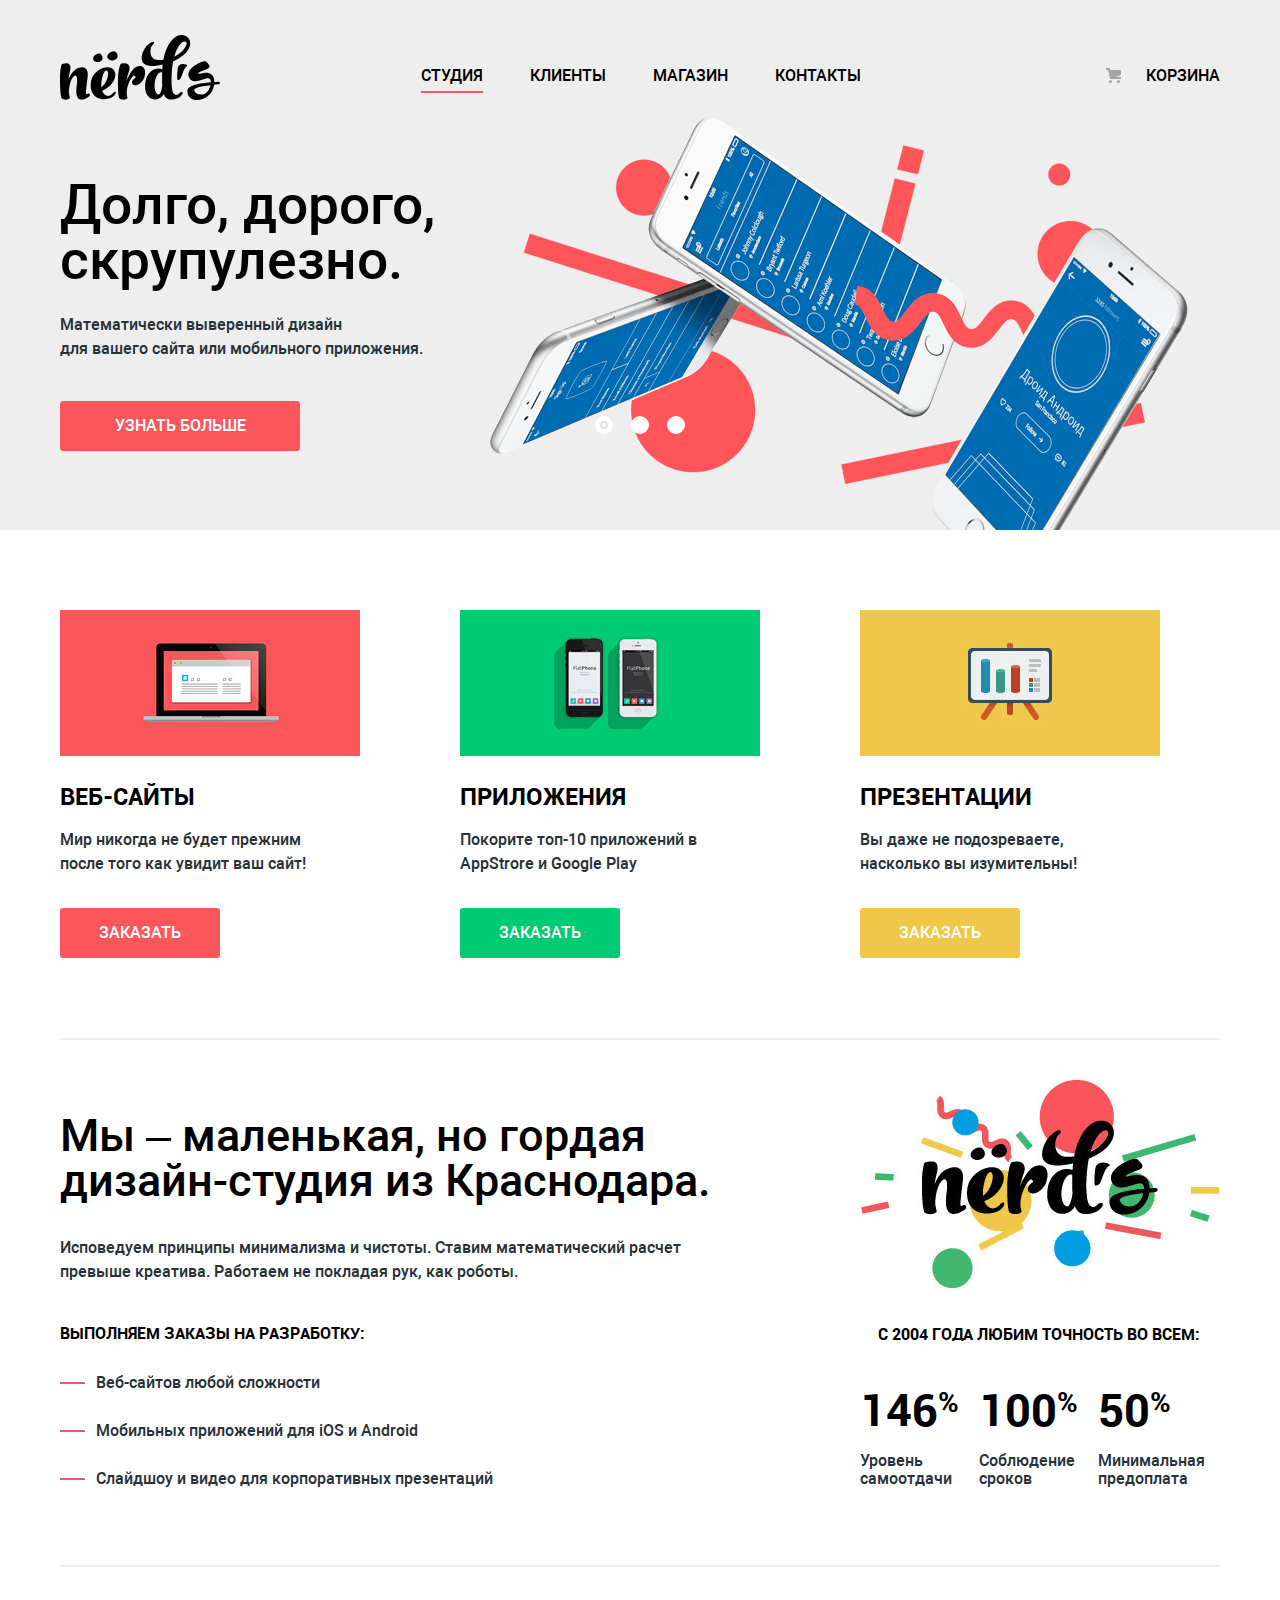
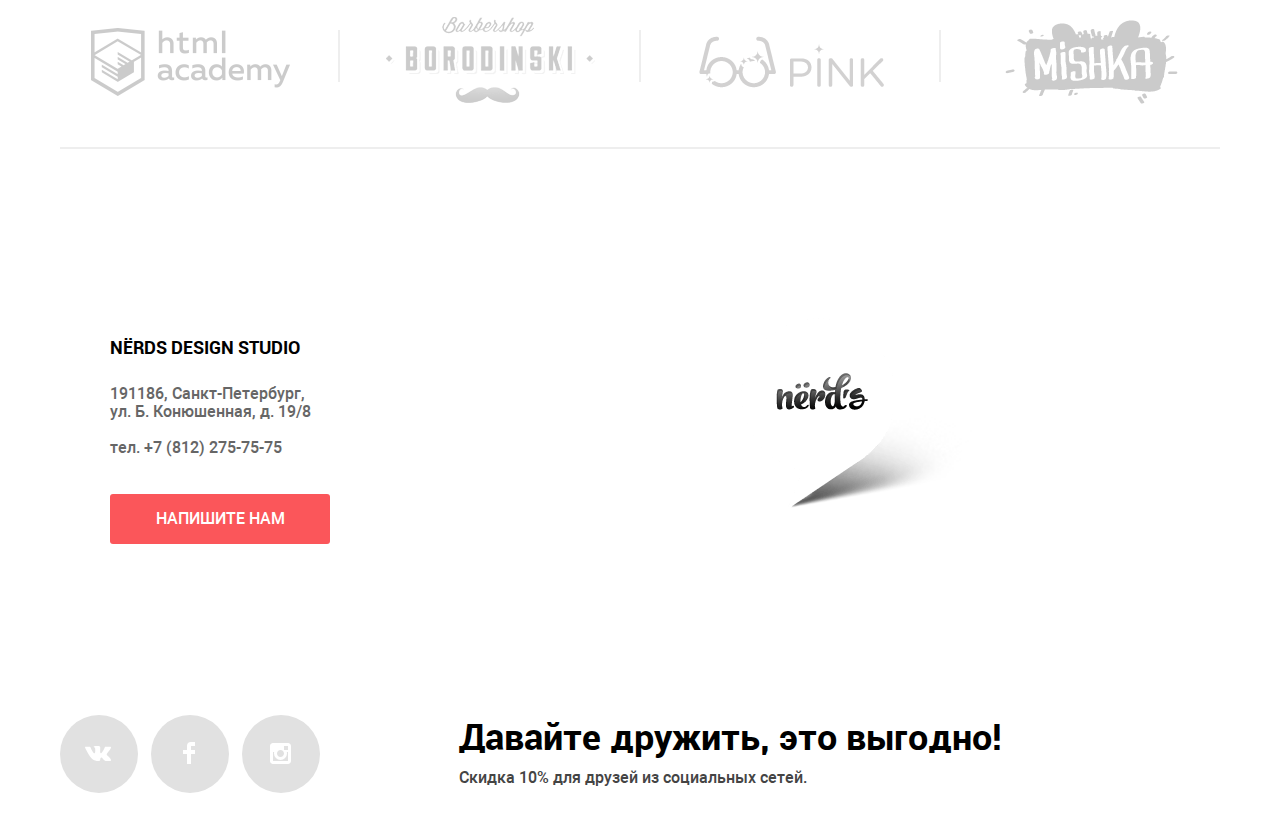
==== commit ddd32a07: "Сделал последние подправки в разметке" ====
--- a/index.html
+++ b/index.html
@@ -5,7 +5,7 @@
   <meta charset="utf-8">
   <title>HTML Academy: Нёрдс</title>
   <link rel="stylesheet" href="css/normalize.css">
-  <link rel="stylesheet" href="css/style.css">
+  <link rel="stylesheet" href="css/compressed.css">
   <link rel="stylesheet" href="css/fonts.css">
 </head>
 
@@ -39,43 +39,43 @@
   </header>
 
   <main class="container">
-  <div class="slider-wrapper">
-    <div class="slider">
-      <input class="visually-hidden" type="radio" name="radio" id="check1" checked>
-      <input class="visually-hidden" type="radio" name="radio" id="check2">
-      <input class="visually-hidden" type="radio" name="radio" id="check3">
-
-      <div class="slider-slide  slider-slide-first">
-        <h2 class="slider-title">Долго, дорого, скрупулезно.</h2>
-        <p class="slider-description">Математически выверенный дизайн<br> для вашего сайта или мобильного приложения.</p>
-        <a class="button" href="#">Узнать больше</a>
-      </div>
-
-      <div class="slider-slide  slider-slide-second">
-        <h2 class="slider-title">Любим математику как никто другой</h2>
-        <p class="slider-description">Никакого креатива, только математические формулы для расчета идеальных пропорций.</p>
-        <a class="button" href="#">Узнать больше</a>
-      </div>
-
-      <div class="slider-slide  slider-slide-third">
-        <h2 class="slider-title">Только ночь, только хардкор</h2>
-        <p class="slider-description">Работать днем, как все? Мы&nbsp;против этого. Ближе к&nbsp;полуночи работа только начинается.</p>
-        <a class="button" href="#">Узнать больше</a>
-      </div>
-
-      <div class="slider-controls">
-        <label for="check1" class="slider-control">
+    <div class="slider-wrapper">
+      <div class="slider">
+        <input class="visually-hidden" type="radio" name="radio" id="check1" checked>
+        <input class="visually-hidden" type="radio" name="radio" id="check2">
+        <input class="visually-hidden" type="radio" name="radio" id="check3">
+
+        <div class="slider-slide  slider-slide-first">
+          <h2 class="slider-title">Долго, дорого, скрупулезно.</h2>
+          <p class="slider-description">Математически выверенный дизайн<br> для вашего сайта или мобильного приложения.</p>
+          <a class="button" href="#">Узнать больше</a>
+        </div>
+
+        <div class="slider-slide  slider-slide-second">
+          <h2 class="slider-title">Любим математику как никто другой</h2>
+          <p class="slider-description">Никакого креатива, только математические формулы для расчета идеальных пропорций.</p>
+          <a class="button" href="#">Узнать больше</a>
+        </div>
+
+        <div class="slider-slide  slider-slide-third">
+          <h2 class="slider-title">Только ночь, только хардкор</h2>
+          <p class="slider-description">Работать днем, как все? Мы&nbsp;против этого. Ближе к&nbsp;полуночи работа только начинается.</p>
+          <a class="button" href="#">Узнать больше</a>
+        </div>
+
+        <div class="slider-controls">
+          <label for="check1" class="slider-control">
            <span class="visually-hidden">Показать первый слайд</span>
          </label>
-        <label for="check2" class="slider-control">
+          <label for="check2" class="slider-control">
            <span class="visually-hidden">Показать второй слайд</span>
          </label>
-        <label for="check3" class="slider-control">
+          <label for="check3" class="slider-control">
            <span class="visually-hidden">Показать третий слайд</span>
          </label>
-      </div>
-    </div>
-  </div>
+        </div>
+      </div>
+    </div>
 
     <section class="services wrapper">
       <h2 class="visually-hidden">Услуги</h2>
@@ -166,20 +166,17 @@
       <div class="map-inner">
         <h2 class="visually-hidden">Как нас найти?</h2>
         <div class="wrapper">
-        <div class="contacts">
-          <p class="contacts-title">NЁRDS DESIGN STUDIO</p>
-          <p class="contacts-address">191186, Санкт-Петербург,<br> ул. Б. Конюшенная, д. 19/8</p>
-          <p class="contacts-phone">тел. +7 (812) 275-75-75</p>
-          <a class="button button-modal" href="feedback.html">Напишите нам</a>
-        </div>
-      </div>
+          <div class="contacts">
+            <p class="contacts-title">NЁRDS DESIGN STUDIO</p>
+            <p class="contacts-address">191186, Санкт-Петербург,<br> ул. Б. Конюшенная, д. 19/8</p>
+            <p class="contacts-phone">тел. +7 (812) 275-75-75</p>
+            <a class="button button-modal" href="feedback.html">Напишите нам</a>
+          </div>
+        </div>
         <div class="footer-map">
-          <iframe src="https://www.google.com/maps/embed?pb=!1m18!1m12!1m3!1d1998.5991043651586!2d30.320894616097!3d59.938794181876254!2m3!1f0!2f0!3f0!3m2!1i1024!2i768!4f13.1!3m3!1m2!1s0x4696310fca5ba729%3A0xea9c53d4493c879f!2sBolshaya+Konyushennaya+Street%2C+19%2C+Sankt-Peterburg%2C+Russia%2C+191186!5e0!3m2!1sen!2sus!4v1512228322464" width="1440" height="416"></iframe>
+          <iframe src="https://www.google.com/maps/embed?pb=!1m18!1m12!1m3!1d1998.5991043651586!2d30.320894616097!3d59.938794181876254!2m3!1f0!2f0!3f0!3m2!1i1024!2i768!4f13.1!3m3!1m2!1s0x4696310fca5ba729%3A0xea9c53d4493c879f!2sBolshaya+Konyushennaya+Street%2C+19%2C+Sankt-Peterburg%2C+Russia%2C+191186!5e0!3m2!1sen!2sus!4v1512228322464"
+            width="1440" height="416"></iframe>
           <img class="footer-map-marker" src="img/map-marker.png" width="231" height="190" alt="Нёрдс">
-<!--
-          <img src="img/footer-map.jpg" width="1440" height="416" alt="Нёрдс">
-          <img class="footer-map-marker" src="img/map-marker.png" width="231" height="190" alt="Нёрдс">
--->
         </div>
       </div>
     </section>
@@ -233,7 +230,7 @@
     </div>
   </div>
 
-  <script src="js/popup.js" type="text/javascript"></script>
+  <script src="js/compressed.js"></script>
 </body>
 
 </html>
--- a/css/compressed.css
+++ b/css/compressed.css
@@ -0,0 +1 @@
+@-webkit-keyframes bounce{0%{-webkit-transform:translateY(-2000px);transform:translateY(-2000px)}70%{-webkit-transform:translateY(30px);transform:translateY(30px)}90%{-webkit-transform:translateY(-10px);transform:translateY(-10px)}to{-webkit-transform:translateY(0);transform:translateY(0)}}@keyframes bounce{0%{-webkit-transform:translateY(-2000px);transform:translateY(-2000px)}70%{-webkit-transform:translateY(30px);transform:translateY(30px)}90%{-webkit-transform:translateY(-10px);transform:translateY(-10px)}to{-webkit-transform:translateY(0);transform:translateY(0)}}@-webkit-keyframes shake{0%,to{-webkit-transform:translateX(0);transform:translateX(0)}10%,30%,50%,70%,90%{-webkit-transform:translateX(-10px);transform:translateX(-10px)}20%,40%,60%,80%{-webkit-transform:translateX(10px);transform:translateX(10px)}}@keyframes shake{0%,to{-webkit-transform:translateX(0);transform:translateX(0)}10%,30%,50%,70%,90%{-webkit-transform:translateX(-10px);transform:translateX(-10px)}20%,40%,60%,80%{-webkit-transform:translateX(10px);transform:translateX(10px)}}body,html{margin:0;padding:0;font-family:"Roboto","Arial",sans-serif;font-size:16px;line-height:24px;font-weight:500}a{text-decoration:none}img{max-width:100%;height:auto}.visually-hidden:not(:focus):not(:hover),input[type=checkbox].visually-hidden,input[type=radio].visually-hidden{position:absolute;width:1px;height:1px;margin:-1px;border:0;padding:0;white-space:nowrap;-webkit-clip-path:inset(100%);clip-path:inset(100%);clip:rect(0 0 0 0);overflow:hidden}.wrapper{width:1160px;margin:0 auto}.main-header,.main-navigation{min-height:100px;background-color:#eee}.main-navigation{display:-webkit-box;display:-ms-flexbox;display:flex;-webkit-box-orient:horizontal;-webkit-box-direction:normal;-ms-flex-direction:row;flex-direction:row;-webkit-box-align:end;-ms-flex-align:end;align-items:flex-end;-ms-flex-wrap:wrap;flex-wrap:wrap;font-size:16px;font-weight:500;line-height:30px;color:#000}.main-header-logo{width:160px;height:65px}.main-header-logo:focus,.main-header-logo:hover{opacity:.8}.main-header-logo:active{opacity:.3}.main-nav-item,.user-navigation{display:-webkit-box;display:-ms-flexbox;display:flex;list-style:none}.main-nav-item{-ms-flex-wrap:wrap;flex-wrap:wrap;-webkit-box-pack:justify;-ms-flex-pack:justify;justify-content:space-between;min-width:440px;margin-bottom:7px;margin-left:161px}.user-navigation{max-width:180px;margin-bottom:-7px;margin-left:auto;margin-top:20px}.main-nav-item a,.user-navigation a{color:#000;text-transform:uppercase;display:block;vertical-align:middle}.user-navigation .basket{position:relative;margin-bottom:16px;padding-left:40px}.user-navigation .basket::before{content:"";position:absolute;top:7px;left:0;width:18px;height:18px;background-image:url(../img/cart-icon.svg);background-repeat:no-repeat;background-position:0 0}.main-nav-item a:hover,.user-navigation a:hover{color:#fb565a}.main-nav-item a:focus,.user-navigation a:focus{color:#000;opacity:.3}.main-nav-store-current{padding-left:0;border-bottom:2px solid #fb565a}.slider{position:relative;width:1160px;min-height:430px;overflow:hidden;margin-left:auto;margin-right:auto}.slider,.slider-wrapper{background-color:#eee}#check1:checked~.slider-controls .slider-control:nth-of-type(1)::after,#check2:checked~.slider-controls .slider-control:nth-of-type(2)::after,#check3:checked~.slider-controls .slider-control:nth-of-type(3)::after{opacity:.5}#check1:checked~.slider-slide-first,#check2:checked~.slider-slide-second,#check3:checked~.slider-slide-third{z-index:1;opacity:1}.slider-slide{position:absolute;z-index:0;width:1160px;height:430px;opacity:0}.slider-slide-first{background:url(../img/slide1.png) no-repeat 430px bottom}.slider-slide-second{background:url(../img/slide2.png) no-repeat right bottom}.slider-slide-third{background:url(../img/slide3.png) no-repeat right bottom}.slider-title{width:520px;margin-top:78px;margin-bottom:25px;font-size:55px;font-weight:400;line-height:55px}.slider-description{width:420px;margin-bottom:40px;font-size:16px;font-weight:400;line-height:24px;color:#283136}.slider-controls{position:absolute;bottom:96px;left:50%;z-index:2;display:-webkit-box;display:-ms-flexbox;display:flex;-webkit-box-align:center;-ms-flex-align:center;align-items:center;-webkit-box-pack:justify;-ms-flex-pack:justify;justify-content:space-between;width:90px;height:18px;margin-left:-45px}.slider-control{position:relative;display:block;width:18px;height:18px;overflow:hidden;text-indent:100%;cursor:pointer;background-color:#fff;border-radius:50%}.slider-control::after{content:"";position:absolute;top:50%;left:50%;width:4px;height:4px;margin-top:-4px;margin-left:-4px;background-color:#fff;border:2px solid #c2c2c2;border-radius:50%;opacity:0}.slider-control:focus::after,.slider-control:hover::after{opacity:1}.button{background-color:#fb565a;display:block;width:240px;padding:16px 0;font-size:16px;font-weight:500;line-height:18px;color:#fff;text-align:center;text-transform:uppercase;border:0;border-radius:3px}.button:active{color:rgba(255,255,255,.3);background-color:#d7373b;-webkit-box-shadow:inset 0 3px 0 0 rgba(0,1,1,.1);box-shadow:inset 0 3px 0 0 rgba(0,1,1,.1)}.services,.services-list{display:-webkit-box;display:-ms-flexbox;display:flex;-webkit-box-pack:justify;-ms-flex-pack:justify;justify-content:space-between}.services{-webkit-box-align:start;-ms-flex-align:start;align-items:flex-start;min-height:428px;padding-top:80px;color:#000;background-color:#fff;border-bottom:2px solid #eee}.services-list{width:100%;-ms-flex-wrap:wrap;flex-wrap:wrap;margin:0;padding:0 60px 0 0;list-style:none}.service-item{min-height:348px;width:300px}.services-title{font-size:24px;line-height:30px;font-weight:700;text-transform:uppercase;margin:21px 0 0}.services-list p{font-size:16px;line-height:24px;color:#283136;margin:14px 0 32px}.service-item .button{display:block;width:160px;padding:16px 0;font-size:16px;font-weight:500;line-height:18px;color:#fff;text-align:center;text-transform:uppercase;border:0;border-radius:3px}.service-item:nth-child(1) .button{background-color:#fb565a}.service-item:nth-child(2) .button{background-color:#00ca74}.service-item:nth-child(3) .button{background-color:#efc84a}.service-item:nth-child(1) .button:hover{background-color:#e74246}.service-item:nth-child(2) .button:hover{background-color:#00bc6c}.service-item:nth-child(3) .button:hover{background-color:#eab534}.service-item:nth-child(1) .button:active{background-color:#d7373b;color:rgba(255,255,255,.3)}.service-item:nth-child(2) .button:active{background-color:#00bc6c;color:rgba(255,255,255,.3)}.service-item:nth-child(3) .button:active{background-color:#e5a722;color:rgba(255,255,255,.3)}.about-us{display:-webkit-box;display:-ms-flexbox;display:flex;-webkit-box-align:start;-ms-flex-align:start;align-items:flex-start;-webkit-box-pack:justify;-ms-flex-pack:justify;justify-content:space-between;min-height:490px;padding-top:35px;color:#000;background-color:#fff;border-bottom:2px solid #eee}.about-us-column{width:680px}.about-us-column-logo{width:360px}.about-us-column-logo .about-us-subtitle{margin:14px 3px 40px 0;text-align:center}.about-us-column-logo .about-us-description{line-height:18px}.about-us-title{font-size:45px;font-weight:500;line-height:45px;margin:38px 0 33px}.about-us-description{font-size:16px;font-weight:400;line-height:24px;color:#283136;margin-bottom:39px;margin-top:12px}.about-us-subtitle{margin-bottom:24px;font-size:16px;line-height:24px;text-transform:uppercase}.about-us-list{font-size:16px;line-height:24px;padding:0;margin:0;list-style:none}.about-us-item{position:relative;padding-left:36px;margin-bottom:24px;color:#283136}.about-us-item:before{content:"";position:absolute;top:50%;left:0;width:25px;height:2px;margin-top:-1px;background-color:#fb565a}.about-us-logo{padding-top:5px;margin-bottom:15px}.about-us-num{display:inline-block;width:105px;margin:2px 10px 0 0;font-size:45px;font-weight:700;line-height:50px;vertical-align:top}.about-us-num sup{font-size:28px}.portfolio-list{display:-webkit-box;display:-ms-flexbox;display:flex;-webkit-box-align:center;-ms-flex-align:center;align-items:center;-webkit-box-pack:justify;-ms-flex-pack:justify;justify-content:space-between;min-height:164px;margin-bottom:80px;list-style:none;border-bottom:2px solid #eee}.our-products-item{position:relative;width:300px;text-align:center}.our-products-item:nth-child(1){margin-left:-60px}.our-products-item:nth-child(4){margin-right:-22px}.our-products-item:not(:last-of-type)::after{content:"";position:absolute;top:50%;right:0;width:2px;height:52px;margin-top:-35px;background:#eee}.portfolio img{opacity:.2}.portfolio img:hover{opacity:1}.portfolio img:active{opacity:.1}page-footer .map{width:100%;min-height:416px;background:url(../img/footer-map.jpg) no-repeat 50%}.map iframe{position:absolute;z-index:2;border:0;width:100%}.contacts{display:-webkit-box;display:-ms-flexbox;display:flex;-webkit-box-align:start;-ms-flex-align:start;align-items:flex-start;-webkit-box-orient:vertical;-webkit-box-direction:normal;-ms-flex-direction:column;flex-direction:column;-webkit-box-pack:start;-ms-flex-pack:start;justify-content:flex-start;position:absolute;width:319px;min-height:308px;padding-top:34px;padding-left:50px;margin:54px 0 0;color:#000;background-color:#fff;-webkit-box-sizing:border-box;box-sizing:border-box;z-index:3}.footer-map-marker{padding:89px 0 0 741px}.contacts-title{margin-bottom:4px;font-size:18px;font-weight:700;line-height:30px;text-transform:uppercase}.contacts-address,.contacts-phone{font-size:16px;line-height:18px;margin-bottom:2px;color:#666}.contacts-phone{margin-bottom:37px}.contacts .button{width:220px}.main-social{display:-webkit-box;display:-ms-flexbox;display:flex;-webkit-box-align:start;-ms-flex-align:start;align-items:flex-start;-webkit-box-pack:justify;-ms-flex-pack:justify;justify-content:space-between;min-height:217px;padding-top:200px;-webkit-box-sizing:border-box;box-sizing:border-box}.social-text{width:761px}.social-text h2{margin:8px 0 0;font-size:36px;font-weight:700;line-height:36px}.social-text p{font-size:16px;line-height:22px;color:#444;margin-top:8px}.main-social ul,.social-button{display:-webkit-box;display:-ms-flexbox;display:flex}.main-social ul{list-style:none;-ms-flex-wrap:wrap;flex-wrap:wrap;margin:0;padding:0;width:260px;-webkit-box-pack:justify;-ms-flex-pack:justify;justify-content:space-between}.social-button{width:78px;height:78px;background-color:#e1e1e1;-webkit-box-align:center;-ms-flex-align:center;align-items:center;-webkit-box-pack:center;-ms-flex-pack:center;justify-content:center;border-radius:50%}.social-button-fb::after,.social-button-ig::after,.social-button-vk::after{content:"";position:relative;top:50%;left:50%;width:26px;height:15px;margin-top:-80px;margin-left:-80px;background-image:url(../img/vk-icon.svg)}.social-button-fb::after,.social-button-ig::after{width:12px;height:22px;background-image:url(../img/fb-icon.svg)}.social-button-ig::after{width:21px;height:21px;background-image:url(../img/insta-icon.svg)}.social-button:focus,.social-button:hover{background-color:#e74246}.social-button:active{background-color:#d7373b}.social-button:active::after{opacity:.3}.main-header h1{margin:83px 0 36px;padding-bottom:103px;font-size:55px;line-height:55px;text-align:center}.range-filter{width:260px;margin-top:49px}.range-controls{-webkit-box-sizing:border-box;box-sizing:border-box;position:relative;height:80px;margin-bottom:15px;padding-top:39px;background-color:#f1f1f1;padding-right:20px;padding-left:20px;border-radius:5px}.range-controls .scale{height:2px;background:#d7dcde}.range-controls .bar{width:70%;height:2px;background:#00ca74}.range-controls .toggle{position:absolute;top:31px;left:0;width:4px;height:4px;padding:0;border:8px solid #fff;background-color:#ababab;-webkit-box-shadow:0 2px 1px 0 #cfcfcf;box-shadow:0 2px 1px 0 #cfcfcf;border-radius:50%;cursor:pointer}.range-controls .toggle-min{left:18px}.range-controls .toggle-max{left:160px}.price-controls{font-size:0}.price-controls label{display:inline-block;width:50%;font-size:16px;text-transform:uppercase;vertical-align:top}.price-controls input{width:80px;padding:8px 0 11px;margin-left:7px;font-size:16px;text-align:center;color:#283136;border:0;border-radius:5px;background:#f1f1f1}.max-price{text-align:right}.filters legend:nth-child(1){padding-top:22px}.filters legend{font-size:18px;font-weight:700;line-height:27px;text-transform:uppercase}.filter fieldset{padding:0;border:0;margin:0 0 34px}.filter fieldset:nth-of-type(2){margin-bottom:4px}.filter ul{list-style:none;line-height:20px;margin-top:1px}.filters label{font-size:16px;line-height:20px}.filter-input+label{color:#283136}.filter-input:hover+label{color:#000}.filter-input:disabled+label{color:rgba(40,49,54,.3)}input[type=checkbox]+label{position:relative;display:inline-block;vertical-align:top;cursor:pointer;margin-top:17px;margin-left:-3px;padding-bottom:3px}input[type=checkbox]+label::before{content:"";display:block;width:26px;height:26px;background:url(../img/checkbox-off.svg) no-repeat;position:absolute;top:-2px;left:-36px}input[type=checkbox]:checked+label::before{background:url(../img/checkbox-on.svg) no-repeat}input[type=radio]+label{position:relative;display:inline-block;vertical-align:top;cursor:pointer;margin-top:14px;margin-left:-3px;padding-bottom:6px}input[type=radio]+label::before{content:"";display:block;width:26px;height:26px;background:url(../img/radio-off.svg) no-repeat;position:absolute;top:-4px;left:-36px}input[type=radio]:checked+label::before{background:url(../img/radio-on.svg) no-repeat}input[type=checkbox]+label::before,input[type=checkbox]:checked+label::before,input[type=radio]+label::before,input[type=radio]:checked+label::before{opacity:.4}input[type=checkbox]:hover+label::before,input[type=checkbox]:hover:checked+label::before,input[type=radio]:hover+label::before,input[type=radio]:hover:checked+label::before{opacity:1}input[type=checkbox]:focus+label::before,input[type=checkbox]:focus:checked+label::before,input[type=radio]:focus+label::before,input[type=radio]:focus:checked+label::before{opacity:1}input[type=checkbox]:disabled+label::before,input[type=checkbox]:disabled:checked+label::before,input[type=radio]:disabled+label::before,input[type=radio]:disabled:checked+label::before{opacity:.3}.filter-button{display:inline-block;vertical-align:top;width:260px;padding:18px 0 14px;font:inherit;font-size:16px;font-weight:700;line-height:18px;color:#000;text-transform:uppercase;text-align:center;text-decoration:none;background-color:#eee;border:0;border-radius:3px;cursor:pointer;margin-top:-5px}.filter-button:hover{color:#000;background-color:#dfdfdf;border:0}.filter-button:focus{color:rgba(0,0,0,.1);background-color:#d5d5d5;-webkit-box-shadow:inset 0 3px 0 0 rgba(0,1,1,.1);box-shadow:inset 0 3px 0 0 rgba(0,1,1,.1);border:0;outline:0}.catalog{width:760px}.catalog-columns,.catalog-option,.sort{display:-webkit-box;display:-ms-flexbox;display:flex;-webkit-box-pack:justify;-ms-flex-pack:justify;justify-content:space-between}.sort{-webkit-box-align:baseline;-ms-flex-align:baseline;align-items:baseline;margin-bottom:30px}.sort h3{font-size:18px;font-weight:700;line-height:30px;color:#000;text-transform:uppercase}.catalog-option{min-width:272px;margin-left:auto;list-style:none}.catalog-option-functional,.catalog-option-price,.catalog-option-type{font-size:14px;line-height:18px;color:#000;text-decoration:none;text-transform:uppercase;opacity:.3}.catalog-option a:focus,.catalog-option a:hover{opacity:.6}.catalog-option a:active{opacity:1}.catalog-arrow-control:focus,.catalog-arrow-control:hover,.catalog-option-current:active,.catalog-option-current:focus,.catalog-option-current:hover{opacity:1}.catalog-arrow-down-up{display:-webkit-box;display:-ms-flexbox;display:flex;-webkit-box-pack:justify;-ms-flex-pack:justify;justify-content:space-between;width:40px;margin-left:48px}.catalog-arrow-control{cursor:pointer;border:5px solid #a6a6a6;border-bottom:none;border-color:#a6a6a6 transparent;border-top-width:10px;opacity:.2}.catalog-arrow-up{border-top:none;border-bottom:10px solid #a6a6a6}.catalog-arrow-active{border-color:#231f20 transparent;opacity:1}.item-card,.items{display:-webkit-box;display:-ms-flexbox;display:flex}.items{-ms-flex-wrap:wrap;flex-wrap:wrap;-webkit-box-pack:justify;-ms-flex-pack:justify;justify-content:space-between}.item-card{-webkit-box-sizing:border-box;box-sizing:border-box;position:relative;-webkit-box-orient:vertical;-webkit-box-direction:normal;-ms-flex-direction:column;flex-direction:column;text-align:center;overflow:hidden;width:360px;height:616px;margin-bottom:33px;padding-top:40px;background-color:#e9e9e9;border:1px solid #e5e5e5;border-top-right-radius:3px;border-top-left-radius:3px}.item-card:focus,.item-card:hover{background-color:#4d4d4d}.item-dots,.item-dots::after,.item-dots::before{position:absolute;top:13px;left:16px;width:14px;height:14px;background-color:#fff;border-radius:50%}.item-dots::after,.item-dots::before{content:"";top:0;left:23px}.item-dots::after{left:45px}.item-description{position:absolute;left:0;bottom:0;width:100%;height:auto;min-height:220px;padding-top:30px;margin-bottom:10px;-webkit-box-sizing:border-box;box-sizing:border-box;background-color:#eee;-webkit-transition:all .2s;-o-transition:all .2s;transition:all .2s;opacity:0;visibility:hidden}.item-card:focus .item-description,.item-card:hover .item-description{opacity:1;visibility:visible}.item-card:hover{-webkit-box-shadow:0 6px 15px rgba(0,1,1,.25);box-shadow:0 6px 15px rgba(0,1,1,.25)}.item-title{font-size:18px;line-height:30px;color:#000;font-weight:700;text-transform:uppercase;text-align:center}.item-description .button,.item-text{font-size:16px;line-height:18px;text-align:center}.item-text{margin:13px 0 30px;color:#666}.item-description .button{background-color:#fb565a;display:block;margin-left:80px;width:200px;font-weight:500;color:#fff;text-transform:uppercase;border:0;border-radius:3px}.button:focus,.button:hover{background-color:#e74246}.item-description .button:active{color:#fff;background-color:#d7373b;-webkit-box-shadow:inset 0 3px 0 0 rgba(0,1,1,.1);box-shadow:inset 0 3px 0 0 rgba(0,1,1,.1)}.pagination{width:480px;height:140px}.pagination-list{display:-webkit-box;display:-ms-flexbox;display:flex;-webkit-box-align:center;-ms-flex-align:center;align-items:center;padding:0;margin:28px 0 0 -2px;list-style:none}.pagination-item a{background-color:#eee;padding:16px 21px;margin-right:11px;font-size:16px;font-weight:500;line-height:18px;color:#000;text-align:center;text-transform:uppercase;border-radius:3px}.pagination-item a:focus,.pagination-item a:hover{background-color:#dfdfdf}.pagination-item a:active{color:rgba(0,0,0,.3);background-color:#d5d5d5;-webkit-box-shadow:inset 0 3px 0 0 rgba(0,1,1,.1);box-shadow:inset 0 3px 0 0 rgba(0,1,1,.1)}.pagination-item-current a{padding:13px 18px;background-color:#fff;border:3px solid #dbdbdb}.pagination-item-current a:focus,.pagination-item-current a:hover{background:0 0}.pagination-item-current a:active{color:#000;background:0 0;-webkit-box-shadow:none;box-shadow:none}.next{-webkit-box-sizing:border-box;box-sizing:border-box;display:block;width:260px;height:50px}.modal-fixed-overlay{text-align:center;white-space:nowrap}.modal-fixed-overlay::after{display:inline-block;vertical-align:middle;width:0;height:100%;content:''}.modal{position:fixed;bottom:180px;left:50%;z-index:3;display:none;width:960px;height:590px;padding:68px 100px 83px;margin-left:-480px;color:#000;background-color:#fff;-webkit-box-shadow:0 20px 40px 0 rgba(0,1,1,.75);box-shadow:0 20px 40px 0 rgba(0,1,1,.75);-webkit-box-sizing:border-box;box-sizing:border-box}.modal-show{display:block;-webkit-animation:bounce .6s;animation:bounce .6s}.modal-error{-webkit-animation:shake .6s;animation:shake .6s}.modal-container{margin:0;padding:0;min-width:220px;text-align:left;white-space:normal;background-color:#fff;color:#000}.modal-close{position:absolute;right:58px;width:24px;min-height:24px;background-image:url(../img/close-cross.svg);background-repeat:no-repeat;opacity:.3}.modal-close:focus,.modal-close:hover{opacity:1}.modal-close:active{opacity:.1}.modal-title{width:100%;margin-top:0;margin-bottom:40px;font-size:45px;line-height:45px}.feedback,.feedback-label{display:-webkit-box;display:-ms-flexbox;display:flex;-webkit-box-pack:justify;-ms-flex-pack:justify;justify-content:space-between}.feedback{-ms-flex-line-pack:justify;align-content:space-between;-webkit-box-align:start;-ms-flex-align:start;align-items:flex-start;-ms-flex-wrap:wrap;flex-wrap:wrap;margin:0 auto;width:760px;height:353px}.feedback .button{width:260px;margin-top:20px}.feedback-label{font-size:16px;color:#283136;-webkit-box-orient:vertical;-webkit-box-direction:normal;-ms-flex-direction:column;flex-direction:column;width:100%;height:145px;font-weight:700;line-height:18px}.feedback-label-email,.feedback-label-name{width:360px;height:77px}.feedback-input{border:2px solid #d7dcde;border-radius:3px;font-size:16px;color:#283136;width:100%;height:50px;padding:14px 13px;line-height:18px;color:rgba(68,68,68,.5);outline:0}.feedback-input:hover{border-color:#b4b9bb}.feedback-input:focus{color:#e74246;border-color:#e74246}.feedback-text-field{border:2px solid #d7dcde;border-radius:3px;font-size:16px;color:#283136;width:100%;height:115px;padding:14px 13px;line-height:18px;color:rgba(68,68,68,.5);outline:0}.feedback-text-field:hover{border-color:#b4b9bb}.feedback-text-field:focus{color:#e74246;border-color:#e74246}
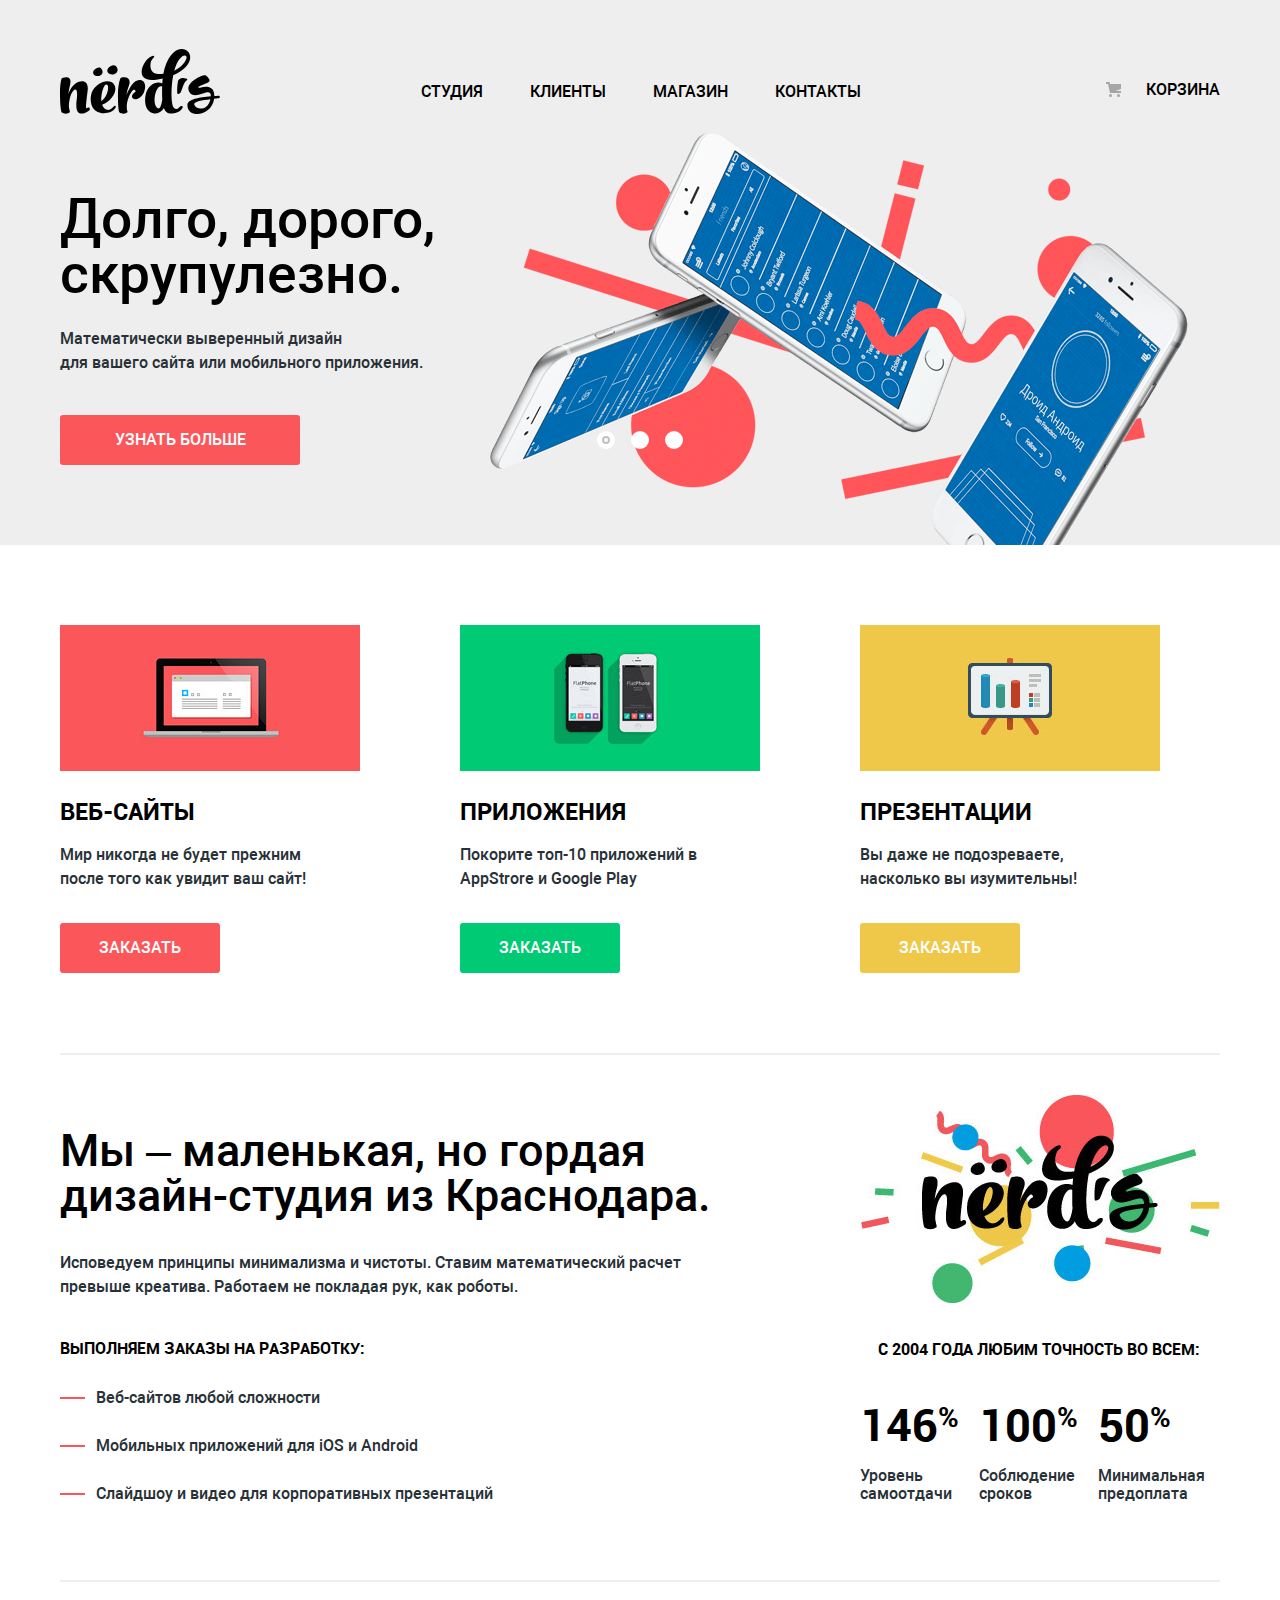
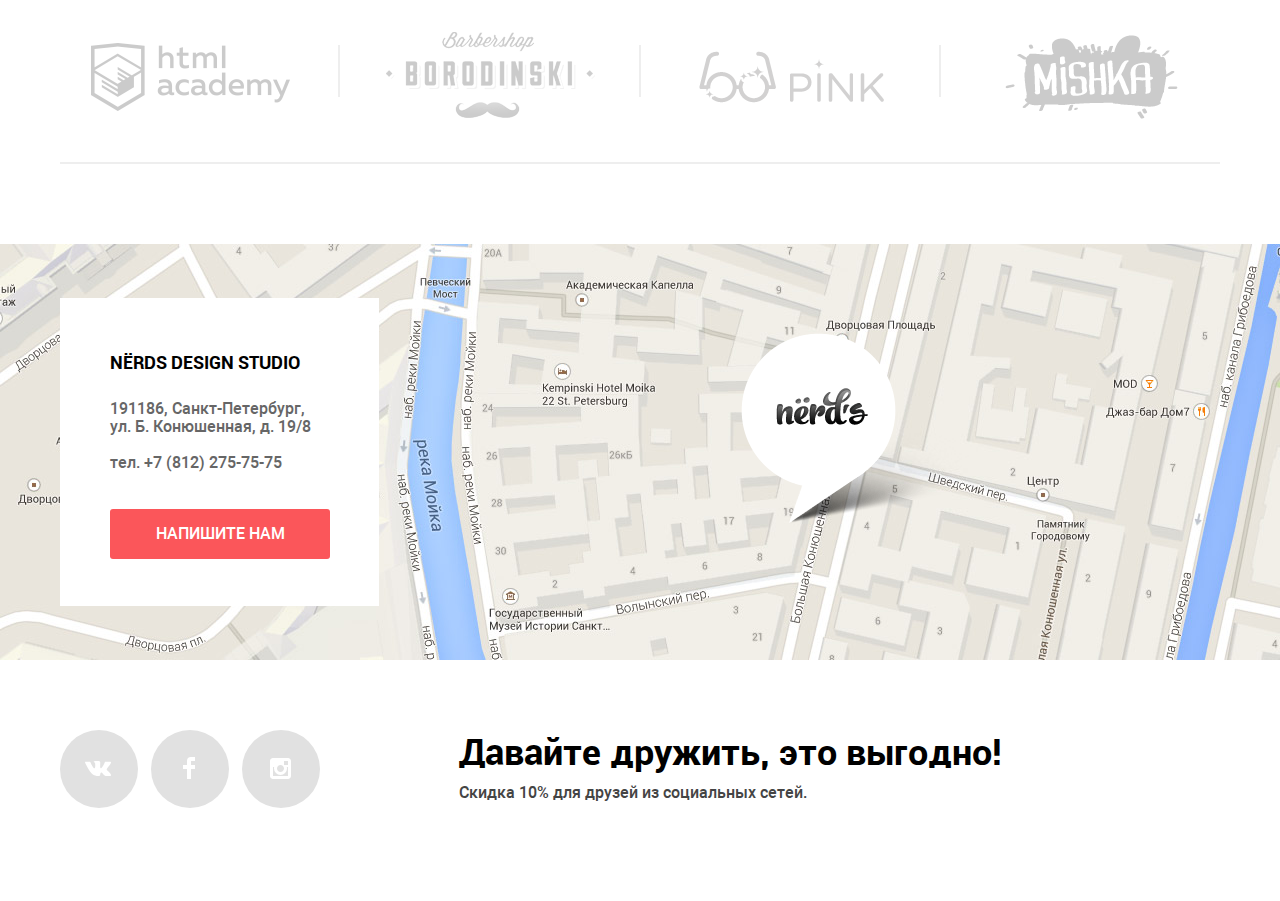
==== commit 4afd8b0a: "Проверка итогового проекта: подправил: Б2, Б6, Б11, Б15, Д25, Д19. в index.html переделал полнастю s" ====
--- a/index.html
+++ b/index.html
@@ -6,7 +6,6 @@
   <title>HTML Academy: Нёрдс</title>
   <link rel="stylesheet" href="css/normalize.css">
   <link rel="stylesheet" href="css/compressed.css">
-  <link rel="stylesheet" href="css/fonts.css">
 </head>
 
 <body>
@@ -16,7 +15,7 @@
         <a class="main-header-logo">
 				<img src="img/nerds-logo.svg" width="160" height="65" alt="Нёрдс"></a>
         <ul class="main-nav-item">
-          <li class="main-nav-studio main-nav-store-current">
+          <li class="main-nav-studio">
             <a href="#">Студия</a>
           </li>
           <li class="main-nav-clients">
@@ -41,39 +40,39 @@
   <main class="container">
     <div class="slider-wrapper">
       <div class="slider">
-        <input class="visually-hidden" type="radio" name="radio" id="check1" checked>
-        <input class="visually-hidden" type="radio" name="radio" id="check2">
-        <input class="visually-hidden" type="radio" name="radio" id="check3">
-
-        <div class="slider-slide  slider-slide-first">
-          <h2 class="slider-title">Долго, дорого, скрупулезно.</h2>
-          <p class="slider-description">Математически выверенный дизайн<br> для вашего сайта или мобильного приложения.</p>
-          <a class="button" href="#">Узнать больше</a>
-        </div>
-
-        <div class="slider-slide  slider-slide-second">
-          <h2 class="slider-title">Любим математику как никто другой</h2>
-          <p class="slider-description">Никакого креатива, только математические формулы для расчета идеальных пропорций.</p>
-          <a class="button" href="#">Узнать больше</a>
-        </div>
-
-        <div class="slider-slide  slider-slide-third">
-          <h2 class="slider-title">Только ночь, только хардкор</h2>
-          <p class="slider-description">Работать днем, как все? Мы&nbsp;против этого. Ближе к&nbsp;полуночи работа только начинается.</p>
-          <a class="button" href="#">Узнать больше</a>
-        </div>
+        <input class="visually-hidden" type="radio" id="product-1" name="toggle" checked>
+        <input class="visually-hidden" type="radio" id="product-2" name="toggle">
+        <input class="visually-hidden" type="radio" id="product-3" name="toggle">
 
         <div class="slider-controls">
-          <label for="check1" class="slider-control">
-           <span class="visually-hidden">Показать первый слайд</span>
-         </label>
-          <label for="check2" class="slider-control">
-           <span class="visually-hidden">Показать второй слайд</span>
-         </label>
-          <label for="check3" class="slider-control">
-           <span class="visually-hidden">Показать третий слайд</span>
-         </label>
-        </div>
+          <label class="slider-controls-item slider-controls-item--1" for="product-1">
+          <span class="visually-hidden">Показать первый слайд</span>
+          </label>
+          <label class="slider-controls-item slider-controls-item--2" for="product-2">
+          <span class="visually-hidden">Показать второй слайд</span>
+          </label>
+          <label class="slider-controls-item slider-controls-item--3" for="product-3">
+          <span class="visually-hidden">Показать третий слайд</span>
+          </label>
+        </div>
+
+        <ul class="slider-list">
+          <li class="slider-slide">
+            <h2 class="slider-title">Долго, дорого, скрупулезно.</h2>
+            <p class="slider-description">Математически выверенный дизайн для&nbsp;вашего&nbsp;сайта&nbsp;или мобильного приложения.</p>
+            <a class="button" href="#">Узнать больше</a>
+          </li>
+          <li class="slider-slide">
+            <h2 class="slider-title">Любим математику как никто другой</h2>
+            <p class="slider-description">Никакого креатива, только математические формулы для расчета идеальных пропорций.</p>
+            <a class="button" href="#">Узнать больше</a>
+          </li>
+          <li class="slider-slide">
+            <h2 class="slider-title">Только ночь, только хардкор</h2>
+            <p class="slider-description">Работать днем, как все? Мы&nbsp;против этого. Ближе к&nbsp;полуночи работа только начинается.</p>
+            <a class="button" href="#">Узнать больше</a>
+          </li>
+        </ul>
       </div>
     </div>
 
--- a/css/compressed.css
+++ b/css/compressed.css
@@ -1 +1 @@
-@-webkit-keyframes bounce{0%{-webkit-transform:translateY(-2000px);transform:translateY(-2000px)}70%{-webkit-transform:translateY(30px);transform:translateY(30px)}90%{-webkit-transform:translateY(-10px);transform:translateY(-10px)}to{-webkit-transform:translateY(0);transform:translateY(0)}}@keyframes bounce{0%{-webkit-transform:translateY(-2000px);transform:translateY(-2000px)}70%{-webkit-transform:translateY(30px);transform:translateY(30px)}90%{-webkit-transform:translateY(-10px);transform:translateY(-10px)}to{-webkit-transform:translateY(0);transform:translateY(0)}}@-webkit-keyframes shake{0%,to{-webkit-transform:translateX(0);transform:translateX(0)}10%,30%,50%,70%,90%{-webkit-transform:translateX(-10px);transform:translateX(-10px)}20%,40%,60%,80%{-webkit-transform:translateX(10px);transform:translateX(10px)}}@keyframes shake{0%,to{-webkit-transform:translateX(0);transform:translateX(0)}10%,30%,50%,70%,90%{-webkit-transform:translateX(-10px);transform:translateX(-10px)}20%,40%,60%,80%{-webkit-transform:translateX(10px);transform:translateX(10px)}}body,html{margin:0;padding:0;font-family:"Roboto","Arial",sans-serif;font-size:16px;line-height:24px;font-weight:500}a{text-decoration:none}img{max-width:100%;height:auto}.visually-hidden:not(:focus):not(:hover),input[type=checkbox].visually-hidden,input[type=radio].visually-hidden{position:absolute;width:1px;height:1px;margin:-1px;border:0;padding:0;white-space:nowrap;-webkit-clip-path:inset(100%);clip-path:inset(100%);clip:rect(0 0 0 0);overflow:hidden}.wrapper{width:1160px;margin:0 auto}.main-header,.main-navigation{min-height:100px;background-color:#eee}.main-navigation{display:-webkit-box;display:-ms-flexbox;display:flex;-webkit-box-orient:horizontal;-webkit-box-direction:normal;-ms-flex-direction:row;flex-direction:row;-webkit-box-align:end;-ms-flex-align:end;align-items:flex-end;-ms-flex-wrap:wrap;flex-wrap:wrap;font-size:16px;font-weight:500;line-height:30px;color:#000}.main-header-logo{width:160px;height:65px}.main-header-logo:focus,.main-header-logo:hover{opacity:.8}.main-header-logo:active{opacity:.3}.main-nav-item,.user-navigation{display:-webkit-box;display:-ms-flexbox;display:flex;list-style:none}.main-nav-item{-ms-flex-wrap:wrap;flex-wrap:wrap;-webkit-box-pack:justify;-ms-flex-pack:justify;justify-content:space-between;min-width:440px;margin-bottom:7px;margin-left:161px}.user-navigation{max-width:180px;margin-bottom:-7px;margin-left:auto;margin-top:20px}.main-nav-item a,.user-navigation a{color:#000;text-transform:uppercase;display:block;vertical-align:middle}.user-navigation .basket{position:relative;margin-bottom:16px;padding-left:40px}.user-navigation .basket::before{content:"";position:absolute;top:7px;left:0;width:18px;height:18px;background-image:url(../img/cart-icon.svg);background-repeat:no-repeat;background-position:0 0}.main-nav-item a:hover,.user-navigation a:hover{color:#fb565a}.main-nav-item a:focus,.user-navigation a:focus{color:#000;opacity:.3}.main-nav-store-current{padding-left:0;border-bottom:2px solid #fb565a}.slider{position:relative;width:1160px;min-height:430px;overflow:hidden;margin-left:auto;margin-right:auto}.slider,.slider-wrapper{background-color:#eee}#check1:checked~.slider-controls .slider-control:nth-of-type(1)::after,#check2:checked~.slider-controls .slider-control:nth-of-type(2)::after,#check3:checked~.slider-controls .slider-control:nth-of-type(3)::after{opacity:.5}#check1:checked~.slider-slide-first,#check2:checked~.slider-slide-second,#check3:checked~.slider-slide-third{z-index:1;opacity:1}.slider-slide{position:absolute;z-index:0;width:1160px;height:430px;opacity:0}.slider-slide-first{background:url(../img/slide1.png) no-repeat 430px bottom}.slider-slide-second{background:url(../img/slide2.png) no-repeat right bottom}.slider-slide-third{background:url(../img/slide3.png) no-repeat right bottom}.slider-title{width:520px;margin-top:78px;margin-bottom:25px;font-size:55px;font-weight:400;line-height:55px}.slider-description{width:420px;margin-bottom:40px;font-size:16px;font-weight:400;line-height:24px;color:#283136}.slider-controls{position:absolute;bottom:96px;left:50%;z-index:2;display:-webkit-box;display:-ms-flexbox;display:flex;-webkit-box-align:center;-ms-flex-align:center;align-items:center;-webkit-box-pack:justify;-ms-flex-pack:justify;justify-content:space-between;width:90px;height:18px;margin-left:-45px}.slider-control{position:relative;display:block;width:18px;height:18px;overflow:hidden;text-indent:100%;cursor:pointer;background-color:#fff;border-radius:50%}.slider-control::after{content:"";position:absolute;top:50%;left:50%;width:4px;height:4px;margin-top:-4px;margin-left:-4px;background-color:#fff;border:2px solid #c2c2c2;border-radius:50%;opacity:0}.slider-control:focus::after,.slider-control:hover::after{opacity:1}.button{background-color:#fb565a;display:block;width:240px;padding:16px 0;font-size:16px;font-weight:500;line-height:18px;color:#fff;text-align:center;text-transform:uppercase;border:0;border-radius:3px}.button:active{color:rgba(255,255,255,.3);background-color:#d7373b;-webkit-box-shadow:inset 0 3px 0 0 rgba(0,1,1,.1);box-shadow:inset 0 3px 0 0 rgba(0,1,1,.1)}.services,.services-list{display:-webkit-box;display:-ms-flexbox;display:flex;-webkit-box-pack:justify;-ms-flex-pack:justify;justify-content:space-between}.services{-webkit-box-align:start;-ms-flex-align:start;align-items:flex-start;min-height:428px;padding-top:80px;color:#000;background-color:#fff;border-bottom:2px solid #eee}.services-list{width:100%;-ms-flex-wrap:wrap;flex-wrap:wrap;margin:0;padding:0 60px 0 0;list-style:none}.service-item{min-height:348px;width:300px}.services-title{font-size:24px;line-height:30px;font-weight:700;text-transform:uppercase;margin:21px 0 0}.services-list p{font-size:16px;line-height:24px;color:#283136;margin:14px 0 32px}.service-item .button{display:block;width:160px;padding:16px 0;font-size:16px;font-weight:500;line-height:18px;color:#fff;text-align:center;text-transform:uppercase;border:0;border-radius:3px}.service-item:nth-child(1) .button{background-color:#fb565a}.service-item:nth-child(2) .button{background-color:#00ca74}.service-item:nth-child(3) .button{background-color:#efc84a}.service-item:nth-child(1) .button:hover{background-color:#e74246}.service-item:nth-child(2) .button:hover{background-color:#00bc6c}.service-item:nth-child(3) .button:hover{background-color:#eab534}.service-item:nth-child(1) .button:active{background-color:#d7373b;color:rgba(255,255,255,.3)}.service-item:nth-child(2) .button:active{background-color:#00bc6c;color:rgba(255,255,255,.3)}.service-item:nth-child(3) .button:active{background-color:#e5a722;color:rgba(255,255,255,.3)}.about-us{display:-webkit-box;display:-ms-flexbox;display:flex;-webkit-box-align:start;-ms-flex-align:start;align-items:flex-start;-webkit-box-pack:justify;-ms-flex-pack:justify;justify-content:space-between;min-height:490px;padding-top:35px;color:#000;background-color:#fff;border-bottom:2px solid #eee}.about-us-column{width:680px}.about-us-column-logo{width:360px}.about-us-column-logo .about-us-subtitle{margin:14px 3px 40px 0;text-align:center}.about-us-column-logo .about-us-description{line-height:18px}.about-us-title{font-size:45px;font-weight:500;line-height:45px;margin:38px 0 33px}.about-us-description{font-size:16px;font-weight:400;line-height:24px;color:#283136;margin-bottom:39px;margin-top:12px}.about-us-subtitle{margin-bottom:24px;font-size:16px;line-height:24px;text-transform:uppercase}.about-us-list{font-size:16px;line-height:24px;padding:0;margin:0;list-style:none}.about-us-item{position:relative;padding-left:36px;margin-bottom:24px;color:#283136}.about-us-item:before{content:"";position:absolute;top:50%;left:0;width:25px;height:2px;margin-top:-1px;background-color:#fb565a}.about-us-logo{padding-top:5px;margin-bottom:15px}.about-us-num{display:inline-block;width:105px;margin:2px 10px 0 0;font-size:45px;font-weight:700;line-height:50px;vertical-align:top}.about-us-num sup{font-size:28px}.portfolio-list{display:-webkit-box;display:-ms-flexbox;display:flex;-webkit-box-align:center;-ms-flex-align:center;align-items:center;-webkit-box-pack:justify;-ms-flex-pack:justify;justify-content:space-between;min-height:164px;margin-bottom:80px;list-style:none;border-bottom:2px solid #eee}.our-products-item{position:relative;width:300px;text-align:center}.our-products-item:nth-child(1){margin-left:-60px}.our-products-item:nth-child(4){margin-right:-22px}.our-products-item:not(:last-of-type)::after{content:"";position:absolute;top:50%;right:0;width:2px;height:52px;margin-top:-35px;background:#eee}.portfolio img{opacity:.2}.portfolio img:hover{opacity:1}.portfolio img:active{opacity:.1}page-footer .map{width:100%;min-height:416px;background:url(../img/footer-map.jpg) no-repeat 50%}.map iframe{position:absolute;z-index:2;border:0;width:100%}.contacts{display:-webkit-box;display:-ms-flexbox;display:flex;-webkit-box-align:start;-ms-flex-align:start;align-items:flex-start;-webkit-box-orient:vertical;-webkit-box-direction:normal;-ms-flex-direction:column;flex-direction:column;-webkit-box-pack:start;-ms-flex-pack:start;justify-content:flex-start;position:absolute;width:319px;min-height:308px;padding-top:34px;padding-left:50px;margin:54px 0 0;color:#000;background-color:#fff;-webkit-box-sizing:border-box;box-sizing:border-box;z-index:3}.footer-map-marker{padding:89px 0 0 741px}.contacts-title{margin-bottom:4px;font-size:18px;font-weight:700;line-height:30px;text-transform:uppercase}.contacts-address,.contacts-phone{font-size:16px;line-height:18px;margin-bottom:2px;color:#666}.contacts-phone{margin-bottom:37px}.contacts .button{width:220px}.main-social{display:-webkit-box;display:-ms-flexbox;display:flex;-webkit-box-align:start;-ms-flex-align:start;align-items:flex-start;-webkit-box-pack:justify;-ms-flex-pack:justify;justify-content:space-between;min-height:217px;padding-top:200px;-webkit-box-sizing:border-box;box-sizing:border-box}.social-text{width:761px}.social-text h2{margin:8px 0 0;font-size:36px;font-weight:700;line-height:36px}.social-text p{font-size:16px;line-height:22px;color:#444;margin-top:8px}.main-social ul,.social-button{display:-webkit-box;display:-ms-flexbox;display:flex}.main-social ul{list-style:none;-ms-flex-wrap:wrap;flex-wrap:wrap;margin:0;padding:0;width:260px;-webkit-box-pack:justify;-ms-flex-pack:justify;justify-content:space-between}.social-button{width:78px;height:78px;background-color:#e1e1e1;-webkit-box-align:center;-ms-flex-align:center;align-items:center;-webkit-box-pack:center;-ms-flex-pack:center;justify-content:center;border-radius:50%}.social-button-fb::after,.social-button-ig::after,.social-button-vk::after{content:"";position:relative;top:50%;left:50%;width:26px;height:15px;margin-top:-80px;margin-left:-80px;background-image:url(../img/vk-icon.svg)}.social-button-fb::after,.social-button-ig::after{width:12px;height:22px;background-image:url(../img/fb-icon.svg)}.social-button-ig::after{width:21px;height:21px;background-image:url(../img/insta-icon.svg)}.social-button:focus,.social-button:hover{background-color:#e74246}.social-button:active{background-color:#d7373b}.social-button:active::after{opacity:.3}.main-header h1{margin:83px 0 36px;padding-bottom:103px;font-size:55px;line-height:55px;text-align:center}.range-filter{width:260px;margin-top:49px}.range-controls{-webkit-box-sizing:border-box;box-sizing:border-box;position:relative;height:80px;margin-bottom:15px;padding-top:39px;background-color:#f1f1f1;padding-right:20px;padding-left:20px;border-radius:5px}.range-controls .scale{height:2px;background:#d7dcde}.range-controls .bar{width:70%;height:2px;background:#00ca74}.range-controls .toggle{position:absolute;top:31px;left:0;width:4px;height:4px;padding:0;border:8px solid #fff;background-color:#ababab;-webkit-box-shadow:0 2px 1px 0 #cfcfcf;box-shadow:0 2px 1px 0 #cfcfcf;border-radius:50%;cursor:pointer}.range-controls .toggle-min{left:18px}.range-controls .toggle-max{left:160px}.price-controls{font-size:0}.price-controls label{display:inline-block;width:50%;font-size:16px;text-transform:uppercase;vertical-align:top}.price-controls input{width:80px;padding:8px 0 11px;margin-left:7px;font-size:16px;text-align:center;color:#283136;border:0;border-radius:5px;background:#f1f1f1}.max-price{text-align:right}.filters legend:nth-child(1){padding-top:22px}.filters legend{font-size:18px;font-weight:700;line-height:27px;text-transform:uppercase}.filter fieldset{padding:0;border:0;margin:0 0 34px}.filter fieldset:nth-of-type(2){margin-bottom:4px}.filter ul{list-style:none;line-height:20px;margin-top:1px}.filters label{font-size:16px;line-height:20px}.filter-input+label{color:#283136}.filter-input:hover+label{color:#000}.filter-input:disabled+label{color:rgba(40,49,54,.3)}input[type=checkbox]+label{position:relative;display:inline-block;vertical-align:top;cursor:pointer;margin-top:17px;margin-left:-3px;padding-bottom:3px}input[type=checkbox]+label::before{content:"";display:block;width:26px;height:26px;background:url(../img/checkbox-off.svg) no-repeat;position:absolute;top:-2px;left:-36px}input[type=checkbox]:checked+label::before{background:url(../img/checkbox-on.svg) no-repeat}input[type=radio]+label{position:relative;display:inline-block;vertical-align:top;cursor:pointer;margin-top:14px;margin-left:-3px;padding-bottom:6px}input[type=radio]+label::before{content:"";display:block;width:26px;height:26px;background:url(../img/radio-off.svg) no-repeat;position:absolute;top:-4px;left:-36px}input[type=radio]:checked+label::before{background:url(../img/radio-on.svg) no-repeat}input[type=checkbox]+label::before,input[type=checkbox]:checked+label::before,input[type=radio]+label::before,input[type=radio]:checked+label::before{opacity:.4}input[type=checkbox]:hover+label::before,input[type=checkbox]:hover:checked+label::before,input[type=radio]:hover+label::before,input[type=radio]:hover:checked+label::before{opacity:1}input[type=checkbox]:focus+label::before,input[type=checkbox]:focus:checked+label::before,input[type=radio]:focus+label::before,input[type=radio]:focus:checked+label::before{opacity:1}input[type=checkbox]:disabled+label::before,input[type=checkbox]:disabled:checked+label::before,input[type=radio]:disabled+label::before,input[type=radio]:disabled:checked+label::before{opacity:.3}.filter-button{display:inline-block;vertical-align:top;width:260px;padding:18px 0 14px;font:inherit;font-size:16px;font-weight:700;line-height:18px;color:#000;text-transform:uppercase;text-align:center;text-decoration:none;background-color:#eee;border:0;border-radius:3px;cursor:pointer;margin-top:-5px}.filter-button:hover{color:#000;background-color:#dfdfdf;border:0}.filter-button:focus{color:rgba(0,0,0,.1);background-color:#d5d5d5;-webkit-box-shadow:inset 0 3px 0 0 rgba(0,1,1,.1);box-shadow:inset 0 3px 0 0 rgba(0,1,1,.1);border:0;outline:0}.catalog{width:760px}.catalog-columns,.catalog-option,.sort{display:-webkit-box;display:-ms-flexbox;display:flex;-webkit-box-pack:justify;-ms-flex-pack:justify;justify-content:space-between}.sort{-webkit-box-align:baseline;-ms-flex-align:baseline;align-items:baseline;margin-bottom:30px}.sort h3{font-size:18px;font-weight:700;line-height:30px;color:#000;text-transform:uppercase}.catalog-option{min-width:272px;margin-left:auto;list-style:none}.catalog-option-functional,.catalog-option-price,.catalog-option-type{font-size:14px;line-height:18px;color:#000;text-decoration:none;text-transform:uppercase;opacity:.3}.catalog-option a:focus,.catalog-option a:hover{opacity:.6}.catalog-option a:active{opacity:1}.catalog-arrow-control:focus,.catalog-arrow-control:hover,.catalog-option-current:active,.catalog-option-current:focus,.catalog-option-current:hover{opacity:1}.catalog-arrow-down-up{display:-webkit-box;display:-ms-flexbox;display:flex;-webkit-box-pack:justify;-ms-flex-pack:justify;justify-content:space-between;width:40px;margin-left:48px}.catalog-arrow-control{cursor:pointer;border:5px solid #a6a6a6;border-bottom:none;border-color:#a6a6a6 transparent;border-top-width:10px;opacity:.2}.catalog-arrow-up{border-top:none;border-bottom:10px solid #a6a6a6}.catalog-arrow-active{border-color:#231f20 transparent;opacity:1}.item-card,.items{display:-webkit-box;display:-ms-flexbox;display:flex}.items{-ms-flex-wrap:wrap;flex-wrap:wrap;-webkit-box-pack:justify;-ms-flex-pack:justify;justify-content:space-between}.item-card{-webkit-box-sizing:border-box;box-sizing:border-box;position:relative;-webkit-box-orient:vertical;-webkit-box-direction:normal;-ms-flex-direction:column;flex-direction:column;text-align:center;overflow:hidden;width:360px;height:616px;margin-bottom:33px;padding-top:40px;background-color:#e9e9e9;border:1px solid #e5e5e5;border-top-right-radius:3px;border-top-left-radius:3px}.item-card:focus,.item-card:hover{background-color:#4d4d4d}.item-dots,.item-dots::after,.item-dots::before{position:absolute;top:13px;left:16px;width:14px;height:14px;background-color:#fff;border-radius:50%}.item-dots::after,.item-dots::before{content:"";top:0;left:23px}.item-dots::after{left:45px}.item-description{position:absolute;left:0;bottom:0;width:100%;height:auto;min-height:220px;padding-top:30px;margin-bottom:10px;-webkit-box-sizing:border-box;box-sizing:border-box;background-color:#eee;-webkit-transition:all .2s;-o-transition:all .2s;transition:all .2s;opacity:0;visibility:hidden}.item-card:focus .item-description,.item-card:hover .item-description{opacity:1;visibility:visible}.item-card:hover{-webkit-box-shadow:0 6px 15px rgba(0,1,1,.25);box-shadow:0 6px 15px rgba(0,1,1,.25)}.item-title{font-size:18px;line-height:30px;color:#000;font-weight:700;text-transform:uppercase;text-align:center}.item-description .button,.item-text{font-size:16px;line-height:18px;text-align:center}.item-text{margin:13px 0 30px;color:#666}.item-description .button{background-color:#fb565a;display:block;margin-left:80px;width:200px;font-weight:500;color:#fff;text-transform:uppercase;border:0;border-radius:3px}.button:focus,.button:hover{background-color:#e74246}.item-description .button:active{color:#fff;background-color:#d7373b;-webkit-box-shadow:inset 0 3px 0 0 rgba(0,1,1,.1);box-shadow:inset 0 3px 0 0 rgba(0,1,1,.1)}.pagination{width:480px;height:140px}.pagination-list{display:-webkit-box;display:-ms-flexbox;display:flex;-webkit-box-align:center;-ms-flex-align:center;align-items:center;padding:0;margin:28px 0 0 -2px;list-style:none}.pagination-item a{background-color:#eee;padding:16px 21px;margin-right:11px;font-size:16px;font-weight:500;line-height:18px;color:#000;text-align:center;text-transform:uppercase;border-radius:3px}.pagination-item a:focus,.pagination-item a:hover{background-color:#dfdfdf}.pagination-item a:active{color:rgba(0,0,0,.3);background-color:#d5d5d5;-webkit-box-shadow:inset 0 3px 0 0 rgba(0,1,1,.1);box-shadow:inset 0 3px 0 0 rgba(0,1,1,.1)}.pagination-item-current a{padding:13px 18px;background-color:#fff;border:3px solid #dbdbdb}.pagination-item-current a:focus,.pagination-item-current a:hover{background:0 0}.pagination-item-current a:active{color:#000;background:0 0;-webkit-box-shadow:none;box-shadow:none}.next{-webkit-box-sizing:border-box;box-sizing:border-box;display:block;width:260px;height:50px}.modal-fixed-overlay{text-align:center;white-space:nowrap}.modal-fixed-overlay::after{display:inline-block;vertical-align:middle;width:0;height:100%;content:''}.modal{position:fixed;bottom:180px;left:50%;z-index:3;display:none;width:960px;height:590px;padding:68px 100px 83px;margin-left:-480px;color:#000;background-color:#fff;-webkit-box-shadow:0 20px 40px 0 rgba(0,1,1,.75);box-shadow:0 20px 40px 0 rgba(0,1,1,.75);-webkit-box-sizing:border-box;box-sizing:border-box}.modal-show{display:block;-webkit-animation:bounce .6s;animation:bounce .6s}.modal-error{-webkit-animation:shake .6s;animation:shake .6s}.modal-container{margin:0;padding:0;min-width:220px;text-align:left;white-space:normal;background-color:#fff;color:#000}.modal-close{position:absolute;right:58px;width:24px;min-height:24px;background-image:url(../img/close-cross.svg);background-repeat:no-repeat;opacity:.3}.modal-close:focus,.modal-close:hover{opacity:1}.modal-close:active{opacity:.1}.modal-title{width:100%;margin-top:0;margin-bottom:40px;font-size:45px;line-height:45px}.feedback,.feedback-label{display:-webkit-box;display:-ms-flexbox;display:flex;-webkit-box-pack:justify;-ms-flex-pack:justify;justify-content:space-between}.feedback{-ms-flex-line-pack:justify;align-content:space-between;-webkit-box-align:start;-ms-flex-align:start;align-items:flex-start;-ms-flex-wrap:wrap;flex-wrap:wrap;margin:0 auto;width:760px;height:353px}.feedback .button{width:260px;margin-top:20px}.feedback-label{font-size:16px;color:#283136;-webkit-box-orient:vertical;-webkit-box-direction:normal;-ms-flex-direction:column;flex-direction:column;width:100%;height:145px;font-weight:700;line-height:18px}.feedback-label-email,.feedback-label-name{width:360px;height:77px}.feedback-input{border:2px solid #d7dcde;border-radius:3px;font-size:16px;color:#283136;width:100%;height:50px;padding:14px 13px;line-height:18px;color:rgba(68,68,68,.5);outline:0}.feedback-input:hover{border-color:#b4b9bb}.feedback-input:focus{color:#e74246;border-color:#e74246}.feedback-text-field{border:2px solid #d7dcde;border-radius:3px;font-size:16px;color:#283136;width:100%;height:115px;padding:14px 13px;line-height:18px;color:rgba(68,68,68,.5);outline:0}.feedback-text-field:hover{border-color:#b4b9bb}.feedback-text-field:focus{color:#e74246;border-color:#e74246}
+@-webkit-keyframes bounce{0%{-webkit-transform:translateY(-2000px);transform:translateY(-2000px)}70%{-webkit-transform:translateY(30px);transform:translateY(30px)}90%{-webkit-transform:translateY(-10px);transform:translateY(-10px)}to{-webkit-transform:translateY(0);transform:translateY(0)}}@keyframes bounce{0%{-webkit-transform:translateY(-2000px);transform:translateY(-2000px)}70%{-webkit-transform:translateY(30px);transform:translateY(30px)}90%{-webkit-transform:translateY(-10px);transform:translateY(-10px)}to{-webkit-transform:translateY(0);transform:translateY(0)}}@-webkit-keyframes shake{0%,to{-webkit-transform:translateX(0);transform:translateX(0)}10%,30%,50%,70%,90%{-webkit-transform:translateX(-10px);transform:translateX(-10px)}20%,40%,60%,80%{-webkit-transform:translateX(10px);transform:translateX(10px)}}@keyframes shake{0%,to{-webkit-transform:translateX(0);transform:translateX(0)}10%,30%,50%,70%,90%{-webkit-transform:translateX(-10px);transform:translateX(-10px)}20%,40%,60%,80%{-webkit-transform:translateX(10px);transform:translateX(10px)}}@font-face{font-family:"Roboto";src:local("Roboto"),url(../fonts/roboto.woff) format("woff"),url(../fonts/roboto.woff2) format("woff2");font-weight:400;font-style:normal}@font-face{font-family:"Roboto";src:local("Roboto"),url(../fonts/robotobold.woff) format("woff"),url(../forms/robotobold.woff2) format("woff2");font-weight:700;font-style:normal}@font-face{font-family:"Roboto";src:local("Roboto"),url(../fonts/robotomedium.woff) format("woff"),url(../fonts/robotomedium.woff2) format("woff2")}body,html{margin:0;padding:0;font-family:"Roboto","Arial",sans-serif;font-size:16px;line-height:24px;font-weight:500}a{text-decoration:none}img{max-width:100%;height:auto}.visually-hidden:not(:focus):not(:hover),input[type=checkbox].visually-hidden,input[type=radio].visually-hidden{position:absolute;width:1px;height:1px;margin:-1px;border:0;padding:0;white-space:nowrap;-webkit-clip-path:inset(100%);clip-path:inset(100%);clip:rect(0 0 0 0);overflow:hidden}.wrapper{width:1160px;margin:0 auto}.main-header{padding-top:14px;background-color:#eee}.main-navigation{min-height:100px;display:-webkit-box;display:-ms-flexbox;display:flex;-webkit-box-orient:horizontal;-webkit-box-direction:normal;-ms-flex-direction:row;flex-direction:row;-webkit-box-align:end;-ms-flex-align:end;align-items:flex-end;-ms-flex-wrap:wrap;flex-wrap:wrap;font-size:16px;font-weight:500;line-height:30px;color:#000;background-color:#eee}.main-header-logo{width:160px;height:65px}.main-header-logo:focus,.main-header-logo:hover{opacity:.8}.main-header-logo:active{opacity:.3}.main-nav-item,.user-navigation{display:-webkit-box;display:-ms-flexbox;display:flex;list-style:none}.main-nav-item{-ms-flex-wrap:wrap;flex-wrap:wrap;-webkit-box-pack:justify;-ms-flex-pack:justify;justify-content:space-between;min-width:440px;margin-bottom:7px;margin-left:161px}.user-navigation{max-width:180px;margin-bottom:-7px;margin-left:auto;margin-top:20px}.main-nav-item a,.user-navigation a{color:#000;text-transform:uppercase;display:block;vertical-align:middle}.user-navigation .basket{position:relative;margin-bottom:16px;padding-left:40px}.user-navigation .basket::before{content:"";position:absolute;top:7px;left:0;width:18px;height:18px;background-image:url(../img/cart-icon.svg);background-repeat:no-repeat;background-position:0 0}.main-nav-item a:hover,.user-navigation a:hover{color:#fb565a}.main-nav-item a:focus,.user-navigation a:focus{color:#000;opacity:.3}.main-nav-store-current{padding-left:0;border-bottom:2px solid #fb565a}.slider-wrapper{position:relative;background-color:#eee}.slider{width:1160px;min-height:430px;margin:0 auto;-webkit-box-sizing:border-box;box-sizing:border-box}.slider-controls label{position:relative;display:inline-block;width:18px;height:18px;padding:8px;border-radius:50%;cursor:pointer}.slider-controls label::after{content:"";position:absolute;top:8px;left:8px;z-index:1;width:18px;height:18px;background:#fff;border-radius:50%}.slider-list{margin:0;padding:0;list-style:none}.slider-slide{display:none;padding:78px 0 80px}.slider-slide:nth-child(1){background-image:url(../img/slide1.png);background-repeat:no-repeat;background-position:93% 18px}.slider-slide:nth-child(2),.slider-slide:nth-child(3){background-image:url(../img/slide2.png);background-repeat:no-repeat;background-position:100% 0}.slider-slide:nth-child(3){background-image:url(../img/slide3.png);background-position:100% 20px}#product-1:checked~.slider-list .slider-slide:nth-child(1),#product-2:checked~.slider-list .slider-slide:nth-child(2),#product-3:checked~.slider-list .slider-slide:nth-child(3){display:block}#product-1:checked~.slider-controls .slider-controls-item--1::before,#product-2:checked~.slider-controls .slider-controls-item--2::before,#product-3:checked~.slider-controls .slider-controls-item--3::before{content:"";position:absolute;left:50%;top:50%;z-index:2;width:4px;height:4px;margin:-4px;background-color:inherit;border:2px solid #c1c1c1;border-radius:50%}.slider-title{width:520px;margin-bottom:25px;margin-top:0;font-size:55px;font-weight:400;line-height:55px}.slider-description{width:420px;margin-bottom:40px;font-size:16px;font-weight:400;line-height:24px;color:#283136}.slider-controls{position:absolute;bottom:96px;left:50%;z-index:2;display:-webkit-box;display:-ms-flexbox;display:flex;-webkit-box-align:center;-ms-flex-align:center;align-items:center;-webkit-box-pack:justify;-ms-flex-pack:justify;justify-content:space-between;height:18px;margin-left:-51px}.slider-control{position:relative;display:block;width:18px;height:18px;overflow:hidden;text-indent:100%;cursor:pointer;background-color:#fff;border-radius:50%}.slider-control::after{content:"";position:absolute;top:50%;left:50%;width:4px;height:4px;margin-top:-4px;margin-left:-4px;background-color:#fff;border:2px solid #c2c2c2;border-radius:50%;opacity:0}.slider-control:focus::after,.slider-control:hover::after{opacity:1}.button{background-color:#fb565a;display:block;width:240px;padding:16px 0;font-size:16px;font-weight:500;line-height:18px;color:#fff;text-align:center;text-transform:uppercase;border:0;border-radius:3px}.button:active{color:rgba(255,255,255,.3);background-color:#d7373b;-webkit-box-shadow:inset 0 3px 0 0 rgba(0,1,1,.1);box-shadow:inset 0 3px 0 0 rgba(0,1,1,.1)}.services,.services-list{display:-webkit-box;display:-ms-flexbox;display:flex;-webkit-box-pack:justify;-ms-flex-pack:justify;justify-content:space-between}.services{-webkit-box-align:start;-ms-flex-align:start;align-items:flex-start;min-height:428px;padding-top:80px;color:#000;background-color:#fff;border-bottom:2px solid #eee}.services-list{width:100%;-ms-flex-wrap:wrap;flex-wrap:wrap;margin:0;padding:0 60px 0 0;list-style:none}.service-item{min-height:348px;width:300px}.services-title{font-size:24px;line-height:30px;font-weight:700;text-transform:uppercase;margin:21px 0 0}.services-list p{font-size:16px;line-height:24px;color:#283136;margin:14px 0 32px}.service-item .button{display:block;width:160px;padding:16px 0;font-size:16px;font-weight:500;line-height:18px;color:#fff;text-align:center;text-transform:uppercase;border:0;border-radius:3px}.service-item:nth-child(1) .button{background-color:#fb565a}.service-item:nth-child(2) .button{background-color:#00ca74}.service-item:nth-child(3) .button{background-color:#efc84a}.service-item:nth-child(1) .button:hover{background-color:#e74246}.service-item:nth-child(2) .button:hover{background-color:#00bc6c}.service-item:nth-child(3) .button:hover{background-color:#eab534}.service-item:nth-child(1) .button:active{background-color:#d7373b;color:rgba(255,255,255,.3)}.service-item:nth-child(2) .button:active{background-color:#00bc6c;color:rgba(255,255,255,.3)}.service-item:nth-child(3) .button:active{background-color:#e5a722;color:rgba(255,255,255,.3)}.about-us{display:-webkit-box;display:-ms-flexbox;display:flex;-webkit-box-align:start;-ms-flex-align:start;align-items:flex-start;-webkit-box-pack:justify;-ms-flex-pack:justify;justify-content:space-between;min-height:490px;padding-top:35px;color:#000;background-color:#fff;border-bottom:2px solid #eee}.about-us-column{width:680px}.about-us-column-logo{width:360px}.about-us-column-logo .about-us-subtitle{margin:14px 3px 40px 0;text-align:center}.about-us-column-logo .about-us-description{line-height:18px}.about-us-title{font-size:45px;font-weight:500;line-height:45px;margin:38px 0 33px}.about-us-description{font-size:16px;font-weight:400;line-height:24px;color:#283136;margin-bottom:39px;margin-top:12px}.about-us-subtitle{margin-bottom:24px;font-size:16px;line-height:24px;text-transform:uppercase}.about-us-list{font-size:16px;line-height:24px;padding:0;margin:0;list-style:none}.about-us-item{position:relative;padding-left:36px;margin-bottom:24px;color:#283136}.about-us-item:before{content:"";position:absolute;top:50%;left:0;width:25px;height:2px;margin-top:-1px;background-color:#fb565a}.about-us-logo{padding-top:5px;margin-bottom:15px}.about-us-num{display:inline-block;width:105px;margin:2px 10px 0 0;font-size:45px;font-weight:700;line-height:50px;vertical-align:top}.about-us-num sup{font-size:28px}.portfolio-list{display:-webkit-box;display:-ms-flexbox;display:flex;-webkit-box-align:center;-ms-flex-align:center;align-items:center;-webkit-box-pack:justify;-ms-flex-pack:justify;justify-content:space-between;min-height:164px;margin-bottom:80px;list-style:none;border-bottom:2px solid #eee}.our-products-item{position:relative;width:300px;text-align:center}.our-products-item:nth-child(1){margin-left:-60px}.our-products-item:nth-child(4){margin-right:-22px}.our-products-item:not(:last-of-type)::after{content:"";position:absolute;top:50%;right:0;width:2px;height:52px;margin-top:-35px;background:#eee}.portfolio img{opacity:.2}.portfolio img:hover{opacity:1}.portfolio img:active{opacity:.1}.map{width:100%;min-height:416px;background:url(../img/footer-map.jpg) no-repeat 50%}.map iframe{position:absolute;z-index:2;border:0;width:100%}.contacts{display:-webkit-box;display:-ms-flexbox;display:flex;-webkit-box-align:start;-ms-flex-align:start;align-items:flex-start;-webkit-box-orient:vertical;-webkit-box-direction:normal;-ms-flex-direction:column;flex-direction:column;-webkit-box-pack:start;-ms-flex-pack:start;justify-content:flex-start;position:absolute;width:319px;min-height:308px;padding-top:34px;padding-left:50px;margin:54px 0 0;color:#000;background-color:#fff;-webkit-box-sizing:border-box;box-sizing:border-box;z-index:3}.footer-map-marker{padding:89px 0 0 741px}.contacts-title{margin-bottom:4px;font-size:18px;font-weight:700;line-height:30px;text-transform:uppercase}.contacts-address,.contacts-phone{font-size:16px;line-height:18px;margin-bottom:2px;color:#666}.contacts-phone{margin-bottom:37px}.contacts .button{width:220px}.main-social{display:-webkit-box;display:-ms-flexbox;display:flex;-webkit-box-align:start;-ms-flex-align:start;align-items:flex-start;-webkit-box-pack:justify;-ms-flex-pack:justify;justify-content:space-between;min-height:217px;padding-top:70px;-webkit-box-sizing:border-box;box-sizing:border-box}.social-text{width:761px}.social-text h2{margin:8px 0 0;font-size:36px;font-weight:700;line-height:36px}.social-text p{font-size:16px;line-height:22px;color:#444;margin-top:8px}.main-social ul,.social-button{display:-webkit-box;display:-ms-flexbox;display:flex}.main-social ul{list-style:none;-ms-flex-wrap:wrap;flex-wrap:wrap;margin:0;padding:0;width:260px;-webkit-box-pack:justify;-ms-flex-pack:justify;justify-content:space-between}.social-button{width:78px;height:78px;background-color:#e1e1e1;-webkit-box-align:center;-ms-flex-align:center;align-items:center;-webkit-box-pack:center;-ms-flex-pack:center;justify-content:center;border-radius:50%}.social-button-fb::after,.social-button-ig::after,.social-button-vk::after{content:"";position:relative;top:50%;left:50%;width:26px;height:15px;margin-top:-80px;margin-left:-80px;background-image:url(../img/vk-icon.svg)}.social-button-fb::after,.social-button-ig::after{width:12px;height:22px;background-image:url(../img/fb-icon.svg)}.social-button-ig::after{width:21px;height:21px;background-image:url(../img/insta-icon.svg)}.social-button:focus,.social-button:hover{background-color:#e74246}.social-button:active{background-color:#d7373b}.social-button:active::after{opacity:.3}.main-header h1{margin:83px 0 36px;padding-bottom:103px;font-size:55px;line-height:55px;text-align:center}.range-filter{width:260px;margin-top:49px}.range-controls{-webkit-box-sizing:border-box;box-sizing:border-box;position:relative;height:80px;margin-bottom:15px;padding-top:39px;background-color:#f1f1f1;padding-right:20px;padding-left:20px;border-radius:5px}.range-controls .scale{height:2px;background:#d7dcde}.range-controls .bar{width:70%;height:2px;background:#00ca74}.range-controls .toggle{position:absolute;top:31px;left:0;width:4px;height:4px;padding:0;border:8px solid #fff;background-color:#ababab;-webkit-box-shadow:0 2px 1px 0 #cfcfcf;box-shadow:0 2px 1px 0 #cfcfcf;border-radius:50%;cursor:pointer}.range-controls .toggle-min{left:18px}.range-controls .toggle-max{left:160px}.price-controls{font-size:0}.price-controls label{display:inline-block;width:50%;font-size:16px;text-transform:uppercase;vertical-align:top}.price-controls input{width:80px;padding:8px 0 11px;margin-left:7px;font-size:16px;text-align:center;color:#283136;border:0;border-radius:5px;background:#f1f1f1}.max-price{text-align:right}.filters legend:nth-child(1){padding-top:22px}.filters legend{font-size:18px;font-weight:700;line-height:27px;text-transform:uppercase}.filter fieldset{padding:0;border:0;margin:0 0 34px}.filter fieldset:nth-of-type(2){margin-bottom:4px}.filter ul{list-style:none;line-height:20px;margin-top:1px}.filters label{font-size:16px;line-height:20px}.filter-input+label{color:#283136}.filter-input:hover+label{color:#000}.filter-input:disabled+label{color:rgba(40,49,54,.3)}.filter input[type=checkbox]+label{position:relative;display:inline-block;vertical-align:top;cursor:pointer;margin-top:17px;margin-left:-3px;padding-bottom:3px}.filter input[type=checkbox]+label::before{content:"";display:block;width:26px;height:26px;background:url(../img/checkbox-off.svg) no-repeat;position:absolute;top:-2px;left:-36px}.filter input[type=checkbox]:checked+label::before{background:url(../img/checkbox-on.svg) no-repeat}.filter input[type=radio]+label{position:relative;display:inline-block;vertical-align:top;cursor:pointer;margin-top:14px;margin-left:-3px;padding-bottom:6px}.filter input[type=radio]+label::before{content:"";display:block;width:26px;height:26px;background:url(../img/radio-off.svg) no-repeat;position:absolute;top:-4px;left:-36px}.filter input[type=radio]:checked+label::before{background:url(../img/radio-on.svg) no-repeat}.filter input[type=checkbox]+label::before,input[type=checkbox]:checked+label::before,input[type=radio]+label::before,input[type=radio]:checked+label::before{opacity:.4}.filter input[type=checkbox]:hover+label::before,input[type=checkbox]:hover:checked+label::before,input[type=radio]:hover+label::before,input[type=radio]:hover:checked+label::before{opacity:1}.filter input[type=checkbox]:focus+label::before,input[type=checkbox]:focus:checked+label::before,input[type=radio]:focus+label::before,input[type=radio]:focus:checked+label::before{opacity:1}.filter input[type=checkbox]:disabled+label::before,input[type=checkbox]:disabled:checked+label::before,input[type=radio]:disabled+label::before,input[type=radio]:disabled:checked+label::before{opacity:.3}.filter-button{display:inline-block;vertical-align:top;width:260px;padding:18px 0 14px;font:inherit;font-size:16px;font-weight:700;line-height:18px;color:#000;text-transform:uppercase;text-align:center;text-decoration:none;background-color:#eee;border:0;border-radius:3px;cursor:pointer;margin-top:-5px}.filter-button:hover{color:#000;background-color:#dfdfdf;border:0}.filter-button:focus{color:rgba(0,0,0,.1);background-color:#d5d5d5;-webkit-box-shadow:inset 0 3px 0 0 rgba(0,1,1,.1);box-shadow:inset 0 3px 0 0 rgba(0,1,1,.1);border:0;outline:0}.catalog{width:760px}.catalog-columns,.catalog-option,.sort{display:-webkit-box;display:-ms-flexbox;display:flex;-webkit-box-pack:justify;-ms-flex-pack:justify;justify-content:space-between}.sort{-webkit-box-align:baseline;-ms-flex-align:baseline;align-items:baseline;margin-bottom:30px}.sort h3{font-size:18px;font-weight:700;line-height:30px;color:#000;text-transform:uppercase}.catalog-option{min-width:272px;margin-left:auto;list-style:none}.catalog-option-functional,.catalog-option-price,.catalog-option-type{font-size:14px;line-height:18px;color:#000;text-decoration:none;text-transform:uppercase;opacity:.3}.catalog-option a:focus,.catalog-option a:hover{opacity:.6}.catalog-option a:active{opacity:1}.catalog-arrow-control:focus,.catalog-arrow-control:hover,.catalog-option-current:active,.catalog-option-current:focus,.catalog-option-current:hover{opacity:1}.catalog-arrow-down-up{display:-webkit-box;display:-ms-flexbox;display:flex;-webkit-box-pack:justify;-ms-flex-pack:justify;justify-content:space-between;width:40px;margin-left:48px}.catalog-arrow-control{cursor:pointer;border:5px solid #a6a6a6;border-bottom:none;border-color:#a6a6a6 transparent;border-top-width:10px;opacity:.2}.catalog-arrow-up{border-top:none;border-bottom:10px solid #a6a6a6}.catalog-arrow-active{border-color:#231f20 transparent;opacity:1}.item-card,.items{display:-webkit-box;display:-ms-flexbox;display:flex}.items{-ms-flex-wrap:wrap;flex-wrap:wrap;-webkit-box-pack:justify;-ms-flex-pack:justify;justify-content:space-between}.item-card{-webkit-box-sizing:border-box;box-sizing:border-box;position:relative;-webkit-box-orient:vertical;-webkit-box-direction:normal;-ms-flex-direction:column;flex-direction:column;text-align:center;overflow:hidden;width:360px;height:616px;margin-bottom:33px;padding-top:40px;background-color:#e9e9e9;border:1px solid #e5e5e5;border-top-right-radius:3px;border-top-left-radius:3px}.item-card:focus,.item-card:hover{background-color:#4d4d4d}.item-dots,.item-dots::after,.item-dots::before{position:absolute;top:13px;left:16px;width:14px;height:14px;background-color:#fff;border-radius:50%}.item-dots::after,.item-dots::before{content:"";top:0;left:23px}.item-dots::after{left:45px}.item-description{position:absolute;left:0;bottom:0;width:100%;height:auto;min-height:220px;padding-top:30px;padding-bottom:10px;-webkit-box-sizing:border-box;box-sizing:border-box;background-color:#eee;-webkit-transition:all .2s;-o-transition:all .2s;transition:all .2s;opacity:0;visibility:hidden}.item-card:focus .item-description,.item-card:hover .item-description{opacity:1;visibility:visible}.item-card:hover{-webkit-box-shadow:0 6px 15px rgba(0,1,1,.25);box-shadow:0 6px 15px rgba(0,1,1,.25)}.item-title{font-size:18px;line-height:30px;color:#000;font-weight:700;text-transform:uppercase;text-align:center}.item-description .button,.item-text{font-size:16px;line-height:18px;text-align:center}.item-text{margin:13px 0 30px;color:#666}.item-description .button{background-color:#fb565a;display:block;margin-left:80px;width:200px;font-weight:500;color:#fff;text-transform:uppercase;border:0;border-radius:3px}.button:focus,.button:hover{background-color:#e74246}.item-description .button:active{color:#fff;background-color:#d7373b;-webkit-box-shadow:inset 0 3px 0 0 rgba(0,1,1,.1);box-shadow:inset 0 3px 0 0 rgba(0,1,1,.1)}.pagination{width:480px;height:140px}.pagination-list{display:-webkit-box;display:-ms-flexbox;display:flex;-webkit-box-align:center;-ms-flex-align:center;align-items:center;padding:0;margin:28px 0 0 -2px;list-style:none}.pagination-item a{background-color:#eee;padding:16px 21px;margin-right:11px;font-size:16px;font-weight:500;line-height:18px;color:#000;text-align:center;text-transform:uppercase;border-radius:3px}.pagination-item a:focus,.pagination-item a:hover{background-color:#dfdfdf}.pagination-item a:active{color:rgba(0,0,0,.3);background-color:#d5d5d5;-webkit-box-shadow:inset 0 3px 0 0 rgba(0,1,1,.1);box-shadow:inset 0 3px 0 0 rgba(0,1,1,.1)}.pagination-item-current a{padding:13px 18px;background-color:#fff;border:3px solid #dbdbdb}.pagination-item-current a:focus,.pagination-item-current a:hover{background:0 0}.pagination-item-current a:active{color:#000;background:0 0;-webkit-box-shadow:none;box-shadow:none}.next{-webkit-box-sizing:border-box;box-sizing:border-box;display:block;width:260px;height:50px}.modal-fixed-overlay{text-align:center;white-space:nowrap}.modal-fixed-overlay::after{display:inline-block;vertical-align:middle;width:0;height:100%;content:""}.modal{position:fixed;bottom:180px;left:50%;z-index:3;display:none;width:960px;height:590px;padding:68px 100px 83px;margin-left:-480px;color:#000;background-color:#fff;-webkit-box-shadow:0 20px 40px 0 rgba(0,1,1,.75);box-shadow:0 20px 40px 0 rgba(0,1,1,.75);-webkit-box-sizing:border-box;box-sizing:border-box}.modal-show{display:block;-webkit-animation:bounce .6s;animation:bounce .6s}.modal-error{-webkit-animation:shake .6s;animation:shake .6s}.modal-container{margin:0;padding:0;min-width:220px;text-align:left;white-space:normal;background-color:#fff;color:#000}.modal-close{position:absolute;right:58px;width:24px;min-height:24px;background-image:url(../img/close-cross.svg);background-repeat:no-repeat;opacity:.3}.modal-close:focus,.modal-close:hover{opacity:1}.modal-close:active{opacity:.1}.modal-title{width:100%;margin-top:0;margin-bottom:40px;font-size:45px;line-height:45px}.feedback,.feedback-label{display:-webkit-box;display:-ms-flexbox;display:flex;-webkit-box-pack:justify;-ms-flex-pack:justify;justify-content:space-between}.feedback{-ms-flex-line-pack:justify;align-content:space-between;-webkit-box-align:start;-ms-flex-align:start;align-items:flex-start;-ms-flex-wrap:wrap;flex-wrap:wrap;margin:0 auto;width:760px;height:353px}.feedback .button{width:260px;margin-top:20px}.feedback-label{font-size:16px;color:#283136;-webkit-box-orient:vertical;-webkit-box-direction:normal;-ms-flex-direction:column;flex-direction:column;width:100%;height:145px;font-weight:700;line-height:18px}.feedback-label-email,.feedback-label-name{width:360px;height:77px}.feedback-input{border:2px solid #d7dcde;border-radius:3px;font-size:16px;color:#283136;width:100%;height:50px;padding:14px 13px;line-height:18px;color:rgba(68,68,68,.5);outline:0}.feedback-input:hover{border-color:#b4b9bb}.feedback-input:focus{color:#e74246;border-color:#e74246}.feedback-text-field{border:2px solid #d7dcde;border-radius:3px;font-size:16px;color:#283136;width:100%;height:115px;padding:14px 13px;line-height:18px;color:rgba(68,68,68,.5);outline:0}.feedback-text-field:hover{border-color:#b4b9bb}.feedback-text-field:focus{color:#e74246;border-color:#e74246}
